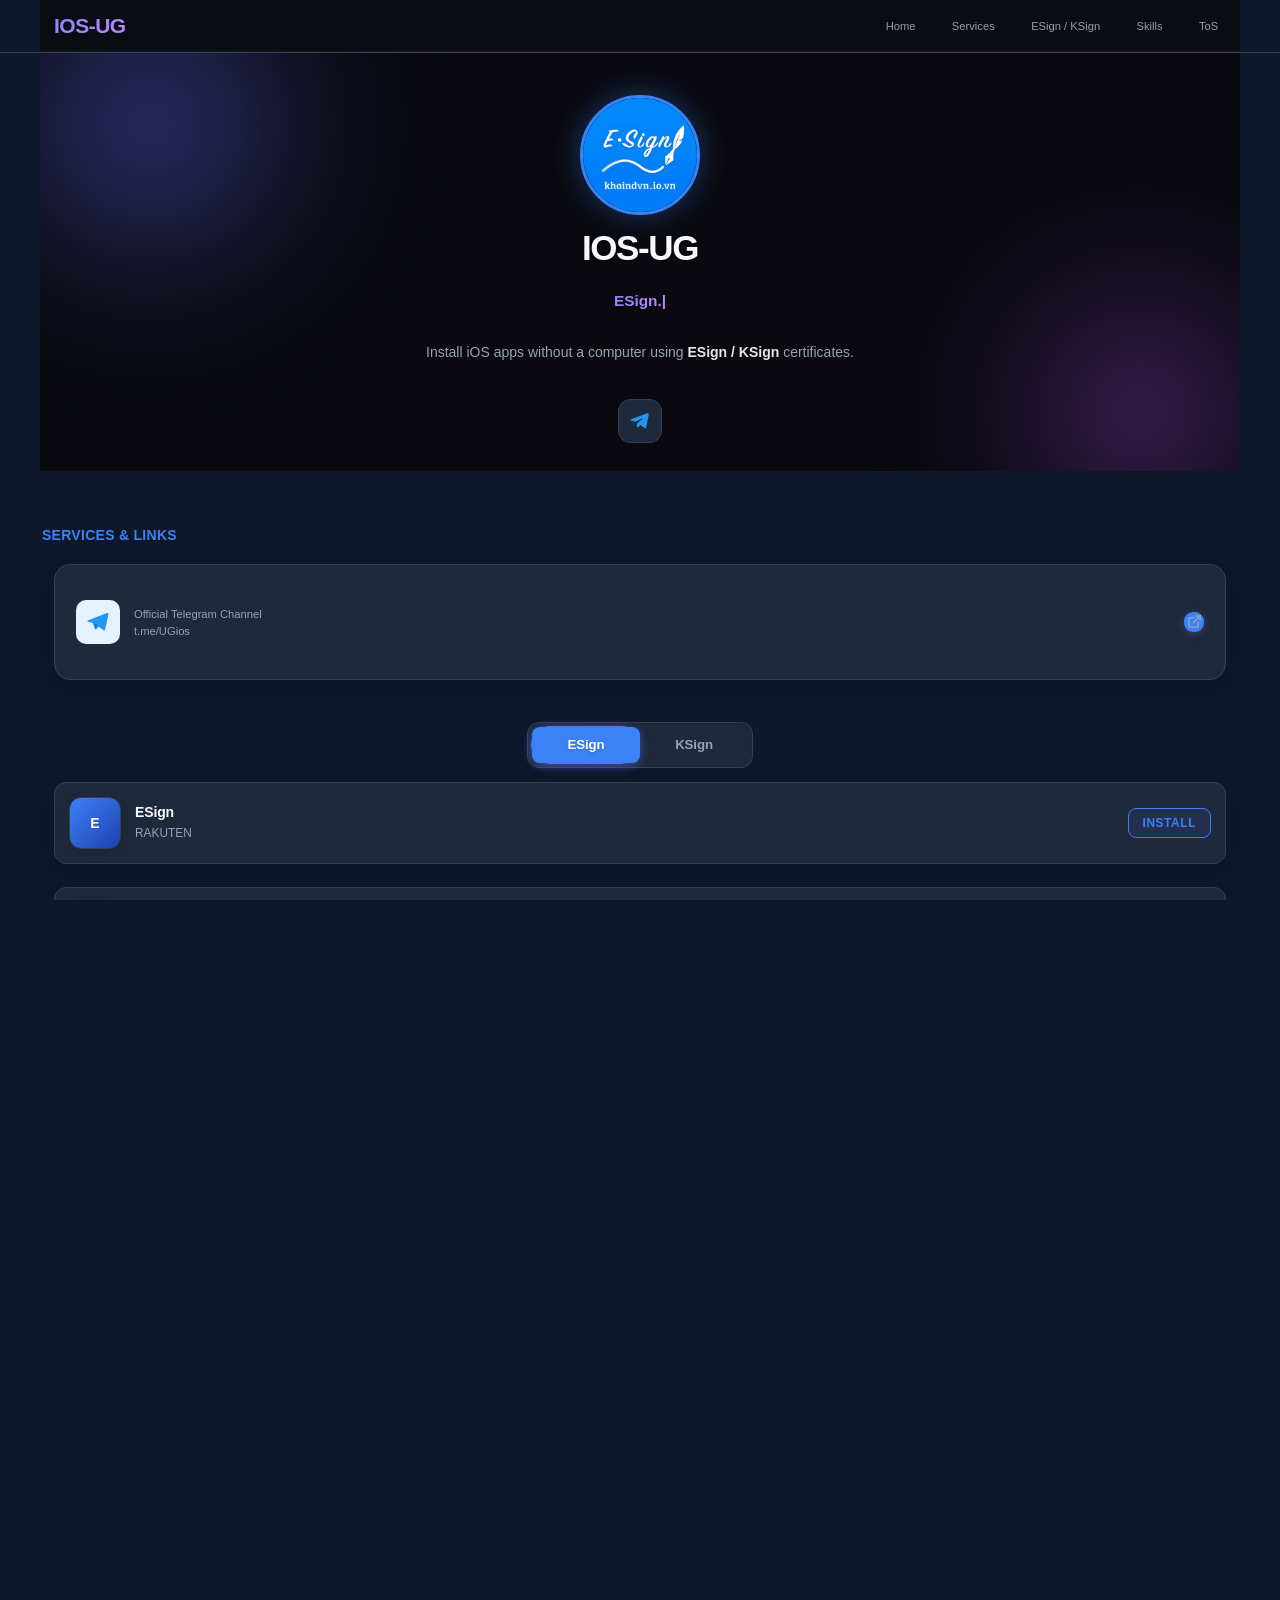
==== index.html @ 08de0579 "IOS-UG: dark-blue rebrand, ESign/KSign app lists, ads removed" ====
<!DOCTYPE html>
<html lang="en">
<head>
<meta charset="UTF-8">
<meta name="viewport" content="width=device-width, initial-scale=1.0, maximum-scale=1.0, user-scalable=no">
<meta name="mobile-web-app-capable" content="yes">
<meta name="apple-mobile-web-app-capable" content="yes">
<meta name="apple-mobile-web-app-status-bar-style" content="black-translucent">
<meta name="theme-color" content="#0f172a" media="(prefers-color-scheme: dark)">
<meta name="theme-color" content="#ffffff" media="(prefers-color-scheme: light)">
<title>IOS-UG</title>
<meta name="description" content="IOS-UG — ESign &amp; KSign iOS certificate installer">
<meta name="keywords" content="ios-ug, esign, ksign, ios signer, sideload, ipa installer, no pc, unsigned apps">
<link rel="stylesheet" href="css/styles.cAK2LvzX.css">
<link rel="stylesheet" href="css/home.CX5VkymU.css">
<link rel="icon" type="image/png" href="images/profile-pic.png">
<style>
  /* ============ IOS-UG DARK BLUE THEME ============ */
  :root {
    --bg: #0f172a;
    --bg-card: #1e293b;
    --bg-header: #0f172a;
    --text-main: #f8fafc;
    --text-muted: #94a3b8;
    --accent: #3b82f6;
    --accent-hover: #60a5fa;
    --border: #334155;
    --warn: #ef4444;
  }

  * { box-sizing: border-box; margin: 0; padding: 0; }

  html, body {
    height: 100%;
    width: 100%;
    background: var(--bg);
    color: var(--text-main);
    font-family: -apple-system, BlinkMacSystemFont, "Segoe UI", Roboto, Helvetica, Arial, sans-serif;
    font-size: 14px;
    overflow-x: hidden;
    -webkit-tap-highlight-color: transparent;
  }

  a { color: var(--accent); text-decoration: none; }
  a:hover { color: var(--accent-hover); text-decoration: underline; }

  /* Header / Nav */
  header {
    background: var(--bg-header);
    border-bottom: 1px solid var(--border);
    position: sticky;
    top: 0;
    z-index: 100;
  }

  .navbar {
    max-width: 1200px;
    margin: 0 auto;
    padding: 1rem;
    display: flex;
    align-items: center;
    justify-content: space-between;
    flex-wrap: wrap;
    gap: 1rem;
  }

  .nav-logo {
    font-size: 1.5rem;
    font-weight: 800;
    color: var(--accent);
    letter-spacing: -0.5px;
  }

  .nav-links {
    display: flex;
    gap: 1.5rem;
    list-style: none;
    align-items: center;
    flex-wrap: wrap;
  }

  .nav-links a {
    color: var(--text-muted);
    font-weight: 600;
    font-size: 0.95rem;
    transition: color 0.2s;
  }

  .nav-links a:hover { color: var(--text-main); }

  /* Hero */
  .hero {
    max-width: 1200px;
    margin: 0 auto;
    padding: 3rem 1rem 2rem;
    text-align: center;
  }

  .hero-inner { display: flex; flex-direction: column; align-items: center; gap: 1rem; }

  .hero-avatar {
    width: 120px;
    height: 120px;
    border-radius: 50%;
    object-fit: cover;
    border: 3px solid var(--accent);
    box-shadow: 0 0 30px rgba(59, 130, 246, 0.4);
  }

  .hero-name {
    font-size: 2.5rem;
    font-weight: 800;
    margin: 0;
    color: var(--text-main);
    display: flex;
    align-items: center;
    justify-content: center;
    gap: 0.5rem;
  }

  .hero-typing {
    font-size: 1.1rem;
    color: var(--accent);
    min-height: 1.5rem;
    margin-top: 0.5rem;
  }

  .cursor {
    color: var(--accent);
    animation: blink 1s infinite;
  }

  @keyframes blink { 50% { opacity: 0; } }

  .hero-desc {
    margin-top: 1rem;
    color: var(--text-muted);
    font-size: 1rem;
    line-height: 1.6;
    max-width: 700px;
    margin-left: auto;
    margin-right: auto;
  }

  /* Social buttons */
  .social-buttons {
    display: flex;
    gap: 0.75rem;
    justify-content: center;
    margin-top: 1.5rem;
    flex-wrap: wrap;
  }

  .social-btn {
    width: 44px;
    height: 44px;
    border-radius: 12px;
    background: var(--bg-card);
    border: 1px solid var(--border);
    display: flex;
    align-items: center;
    justify-content: center;
    color: var(--text-main);
    transition: all 0.2s;
  }

  .social-btn:hover {
    background: var(--accent);
    border-color: var(--accent);
    transform: translateY(-2px);
  }

  .social-btn svg { width: 22px; height: 22px; }

  /* Section label */
  .section-label {
    display: flex;
    align-items: center;
    gap: 0.5rem;
    font-size: 1rem;
    font-weight: 700;
    color: var(--accent);
    margin: 2.5rem 1rem 1rem;
    letter-spacing: 0.02em;
  }

  /* Links section */
  .links-section {
    max-width: 1200px;
    margin: 0 auto;
    padding: 0 1rem 2rem;
  }

  .links-card {
    background: var(--bg-card);
    border: 1px solid var(--border);
    border-radius: 16px;
    padding: 1.5rem;
    margin-bottom: 1rem;
  }

  .link-row {
    display: flex;
    align-items: center;
    gap: 1rem;
    padding: 1rem 0;
    border-bottom: 1px solid var(--border);
    transition: background 0.2s;
  }

  .link-row:last-child { border-bottom: none; }

  .link-row:hover { background: rgba(59, 130, 246, 0.05); }

  .link-icon-wrap {
    width: 44px;
    height: 44px;
    border-radius: 10px;
    display: flex;
    align-items: center;
    justify-content: center;
    flex-shrink: 0;
  }

  .link-icon-wrap svg { width: 24px; height: 24px; }

  .link-label { color: var(--text-main); font-weight: 600; font-size: 0.95rem; line-height: 1.3; }

  .link-label span { display: block; }

  .link-label span:nth-child(2) { font-size: 0.8rem; color: var(--text-muted); font-weight: 500; margin-top: 2px; }

  .link-open-btn {
    margin-left: auto;
    width: 20px;
    height: 20px;
    color: var(--text-muted);
  }

  /* Tabs ESign / KSign */
  .seg-wrap {
    max-width: 1200px;
    margin: 0 auto 1rem;
    padding: 0 1rem;
  }

  .seg-track {
    display: flex;
    background: var(--bg-card);
    border: 1px solid var(--border);
    border-radius: 12px;
    padding: 4px;
  }

  .seg-btn {
    flex: 1;
    padding: 0.75rem 1rem;
    background: transparent;
    border: none;
    border-radius: 8px;
    color: var(--text-muted);
    font-weight: 600;
    font-size: 0.95rem;
    cursor: pointer;
    transition: all 0.2s;
  }

  .seg-btn.active {
    background: var(--accent);
    color: #ffffff;
    box-shadow: 0 2px 8px rgba(59, 130, 246, 0.3);
  }

  .seg-btn:not(.active):hover { color: var(--text-main); }

  /* App panels */
  .tab-panel { display: none; }
  .tab-panel.active { display: block; }

  .apps-wrap { max-width: 1200px; margin: 0 auto; padding: 0 1rem 2rem; }

  .esign-section, .ksign-section {
    display: flex;
    flex-direction: column;
    gap: 1rem;
  }

  .app-row {
    display: flex;
    align-items: center;
    gap: 1rem;
    background: var(--bg-card);
    border: 1px solid var(--border);
    border-radius: 12px;
    padding: 1rem;
    text-decoration: none;
    transition: all 0.2s;
    cursor: pointer;
  }

  .app-row:hover {
    border-color: var(--accent);
    background: rgba(59, 130, 246, 0.05);
    transform: translateY(-2px);
  }

  .app-icon {
    width: 52px;
    height: 52px;
    border-radius: 12px;
    background: #0f172a;
    border: 1px solid var(--border);
    display: flex;
    align-items: center;
    justify-content: center;
    font-size: 1.5rem;
    flex-shrink: 0;
    overflow: hidden;
  }

  .app-badge {
    display: inline-flex;
    align-items: center;
    justify-content: center;
    width: 100%;
    height: 100%;
    font-size: 1rem;
    font-weight: 800;
    color: #fff;
    background: linear-gradient(135deg, #3b82f6, #1e40af);
  }

  .app-text { flex: 1; min-width: 0; }

  .app-title {
    font-weight: 700;
    font-size: 1rem;
    color: var(--text-main);
    margin-bottom: 0.25rem;
  }

  .app-sub {
    font-size: 0.85rem;
    color: var(--text-muted);
    line-height: 1.4;
  }

  .app-action {
    font-size: 0.85rem;
    font-weight: 700;
    color: var(--accent);
    text-transform: uppercase;
    letter-spacing: 0.05em;
    padding: 0.5rem 1rem;
    border: 1px solid var(--accent);
    border-radius: 8px;
    white-space: nowrap;
    transition: all 0.2s;
  }

  .app-row:hover .app-action {
    background: var(--accent);
    color: #ffffff;
  }

  /* Skills */
  .skills-section {
    max-width: 800px;
    margin: 0 auto;
    padding: 0 1rem 2rem;
  }

  .skills-card {
    background: var(--bg-card);
    border: 1px solid var(--border);
    border-radius: 16px;
    padding: 1.5rem;
  }

  .skills-card h2 {
    font-size: 1.25rem;
    font-weight: 700;
    margin-bottom: 1.5rem;
    color: var(--text-main);
  }

  .skill-row {
    display: flex;
    align-items: center;
    gap: 1rem;
    margin-bottom: 1rem;
  }

  .skill-name {
    width: 90px;
    font-size: 0.9rem;
    color: var(--text-muted);
    font-weight: 600;
  }

  .skill-track {
    flex: 1;
    height: 8px;
    background: #0f172a;
    border-radius: 4px;
    overflow: hidden;
    border: 1px solid var(--border);
  }

  .skill-fill {
    height: 100%;
    border-radius: 4px;
    width: 0%;
    transition: width 1s ease;
  }

  .skill-pct {
    width: 40px;
    font-size: 0.85rem;
    font-weight: 700;
    color: var(--accent);
  }

  /* Legal links */
  .legal-links {
    max-width: 1200px;
    margin: 2rem auto 1rem;
    padding: 0 1rem;
    text-align: center;
    display: flex;
    justify-content: center;
    gap: 1.5rem;
    flex-wrap: wrap;
  }

  .legal-links a {
    color: var(--text-muted);
    font-size: 0.9rem;
    font-weight: 600;
  }

  .legal-links a:hover { color: var(--accent); }

  .legal-links span { color: var(--border); margin: 0 0.25rem; }

  /* Footer */
  .site-footer {
    max-width: 1200px;
    margin: 2rem auto 2rem;
    padding: 0 1rem;
    text-align: center;
    color: var(--text-muted);
    font-size: 0.9rem;
    border-top: 1px solid var(--border);
    padding-top: 1.5rem;
  }

  .site-footer a { color: var(--accent); }

  /* Toast */
  #toast {
    position: fixed;
    bottom: 2rem;
    left: 50%;
    transform: translateX(-50%);
    background: var(--bg-card);
    border: 1px solid var(--border);
    color: var(--text-main);
    padding: 1rem 1.5rem;
    border-radius: 12px;
    box-shadow: 0 10px 30px rgba(0,0,0,0.3);
    display: none;
    z-index: 1000;
    animation: slideUp 0.3s ease;
  }

  #toast.show { display: block; }

  @keyframes slideUp { from { transform: translate(-50%, 20px); opacity: 0; } to { transform: translate(-50%, 0); opacity: 1; } }

  /* Responsive */
  @media (max-width: 700px) {
    .hero-name { font-size: 1.75rem; }
    .navbar { flex-direction: column; align-items: stretch; gap: 1rem; }
    .nav-links { justify-content: center; }
    .link-row { flex-direction: column; align-items: flex-start; gap: 0.75rem; }
    .link-open-btn { margin-left: 0; align-self: flex-end; }
    .skill-row { gap: 0.75rem; }
    .skill-name { width: 80px; }
  }
</style>
</head>
<body>

<header>
  <nav class="navbar" aria-label="Chính">
    <a href="/" class="nav-logo">IOS-UG</a>
    <ul class="nav-links" id="nav-links">
      <li><a href="#about"><span class="lang-vi">Trang chủ</span><span class="lang-en">Home</span></a></li>
      <li><a href="#links"><span class="lang-vi">Dịch vụ</span><span class="lang-en">Services</span></a></li>
      <li><a href="#bypass"><span class="lang-vi">ESign / KSign</span><span class="lang-en">ESign / KSign</span></a></li>
      <li><a href="#skills"><span class="lang-vi">Kỹ năng</span><span class="lang-en">Skills</span></a></li>
      <li><a href="#disclaimer"><span class="lang-vi">Thỏa thuận</span><span class="lang-en">ToS</span></a></li>
    </ul>
  </nav>
</header>

<section class="hero" id="about" aria-labelledby="hero-name">
  <div class="hero-inner">
    <img src="images/profile-pic.BUl09C54_Z2btdvj.webp" alt="Avatar IOS-UG" loading="eager" decoding="async" width="2560" height="2560" class="hero-avatar">
    <h1 class="hero-name" id="hero-name">IOS-UG</h1>
    <p class="hero-typing"><span id="typed-text"></span><span class="cursor">|</span></p>
    <p class="hero-desc">
      <span class="lang-vi">Cài đặt ứng dụng iOS không cần máy tính với <strong>ESign / KSign</strong> certificates.</span>
      <span class="lang-en">Install iOS apps without a computer using <strong>ESign / KSign</strong> certificates.</span>
    </p>
    <div class="social-buttons" aria-label="Mạng xã hội">
      <a href="https://t.me/UGios" target="_blank" rel="noopener" class="social-btn" aria-label="telegram" title="Telegram">
        <svg viewBox="0 0 24 24" fill="none" xmlns="http://www.w3.org/2000/svg">
          <path d="M20.7 3.3L2.3 10.2c-.9.4-.9 1 0 1.2l4.6 1.4 1.7 5.3c.2.6.4.8.8.8.4 0 .6-.2.9-.5l2.2-2.1 4.6 3.4c.8.5 1.4.2 1.6-.7l3-14.2c.3-1.1-.4-1.6-1.1-1.5zm-3.4 4.4L9 14.5l-.3 3.3-1.7-5.3 11.3-4.8z" fill="#2196f3"></path>
        </svg>
      </a>
    </div>
  </div>
</section>

<!-- LINKS -->
<span class="section-label" id="links">
  <span class="lang-vi">Dịch vụ &amp; Liên kết</span>
  <span class="lang-en">Services &amp; Links</span>
</span>
<div class="links-section">
  <div class="links-card">
    <a class="link-row" href="https://t.me/UGios" target="_blank" rel="noopener">
      <span class="link-icon-wrap" style="background:#e3f2fd;">
        <svg viewBox="0 0 24 24" fill="none" xmlns="http://www.w3.org/2000/svg">
          <path d="M21.8 2.2L1.4 10c-1.3.5-1.3 1.3-.2 1.6l5.2 1.6 1.9 5.9c.3.8.4 1 1 1 .5 0 .7-.2 1-.6l2.5-2.4 5.2 3.8c1 .5 1.7.3 1.9-.9l3.4-16c.4-1.5-.5-2.2-1.5-1.8z" fill="#2196f3"></path>
          <path d="M8.8 13.4l.4 4.6 2.3-2.2-2.7-2.4z" fill="#1565c0"></path>
        </svg>
      </span>
      <span class="link-label">
        <span style="font-weight: 600;"><span class="lang-vi">Kênh Telegram chính thức</span><span class="lang-en">Official Telegram Channel</span></span>
        <span style="font-size: 0.8rem; color: var(--text-muted); font-weight: 500; margin-top: 2px;">t.me/UGios</span>
      </span>
      <span class="link-open-btn">
        <svg width="15" height="15" viewBox="0 0 24 24" fill="none" stroke="currentColor" stroke-width="2.4" stroke-linecap="round" stroke-linejoin="round">
          <path d="M18 13v6a2 2 0 0 1-2 2H5a2 2 0 0 1-2-2V8a2 2 0 0 1 2-2h6"></path>
          <polyline points="15 3 21 3 21 9"></polyline>
          <line x1="10" y1="14" x2="21" y2="3"></line>
        </svg>
      </span>
    </a>
  </div>
</div>

<!-- TABS ESign vs KSign -->
<div class="seg-wrap" id="bypass" role="tablist" aria-label="Chọn loại chứng chỉ">
  <div class="seg-track">
    <div class="seg-thumb" id="seg-thumb"></div>
    <button class="seg-btn active" id="tab-esign" role="tab" aria-selected="true" aria-controls="panel-esign">ESign</button>
    <button class="seg-btn" id="tab-ksign" role="tab" aria-selected="false" aria-controls="panel-ksign">KSign</button>
  </div>
</div>

<div id="panel-esign" role="tabpanel" aria-labelledby="tab-esign" class="tab-panel active">
  <div class="apps-wrap">
    <div class="esign-section" id="esign-list">
      <div class="app-row" data-plist="gcocahddcinl"><div class="app-icon"><span class="app-badge">E</span></div><div class="app-text"><div class="app-title">ESign</div><div class="app-sub">RAKUTEN</div></div><div class="app-action">INSTALL</div></div>
      <div class="app-row" data-plist="fnenfnfigggm"><div class="app-icon"><span class="app-badge">E</span></div><div class="app-text"><div class="app-title">ESign</div><div class="app-sub">Vietnam Electricity</div></div><div class="app-action">INSTALL</div></div>
      <div class="app-row" data-plist="kagnpjhmkmjp"><div class="app-icon"><span class="app-badge">E</span></div><div class="app-text"><div class="app-title">ESign</div><div class="app-sub">Beihang University</div></div><div class="app-action">INSTALL</div></div>
      <div class="app-row" data-plist="kjjcnffojofo"><div class="app-icon"><span class="app-badge">E</span></div><div class="app-text"><div class="app-title">ESign</div><div class="app-sub">VINWASH</div></div><div class="app-action">INSTALL</div></div>
      <div class="app-row" data-plist="idcpodehdgbm"><div class="app-icon"><span class="app-badge">E</span></div><div class="app-text"><div class="app-title">ESign</div><div class="app-sub">HSBC Bank</div></div><div class="app-action">INSTALL</div></div>
      <div class="app-row" data-plist="ckahjfoobmdn"><div class="app-icon"><span class="app-badge">E</span></div><div class="app-text"><div class="app-title">ESign</div><div class="app-sub">CENTRAL POWER</div></div><div class="app-action">INSTALL</div></div>
      <div class="app-row" data-plist="nicnfhfmckpb"><div class="app-icon"><span class="app-badge">E1</span></div><div class="app-text"><div class="app-title">ESign Central Power V1</div><div class="app-sub">CENTRAL POWER</div></div><div class="app-action">INSTALL</div></div>
      <div class="app-row" data-plist="namafilokpoh"><div class="app-icon"><span class="app-badge">E</span></div><div class="app-text"><div class="app-title">ESign</div><div class="app-sub">Jiangsu Simcere</div></div><div class="app-action">INSTALL</div></div>
      <div class="app-row" data-plist="jgkbnpmnlaed"><div class="app-icon"><span class="app-badge">E1</span></div><div class="app-text"><div class="app-title">ESign Jiangsu Simcere V1</div><div class="app-sub">Jiangsu Simcere</div></div><div class="app-action">INSTALL</div></div>
      <div class="app-row" data-plist="dgjfclelmbbj"><div class="app-icon"><span class="app-badge">E</span></div><div class="app-text"><div class="app-title">ESign</div><div class="app-sub">Moving Increasingly</div></div><div class="app-action">INSTALL</div></div>
      <div class="app-row" data-plist="kpcbaajmkbon"><div class="app-icon"><span class="app-badge">E1</span></div><div class="app-text"><div class="app-title">ESign Moving Increasingly V1</div><div class="app-sub">Moving Increasingly</div></div><div class="app-action">INSTALL</div></div>
      <div class="app-row" data-plist="pghpdpcgblmp"><div class="app-icon"><span class="app-badge">E</span></div><div class="app-text"><div class="app-title">ESign</div><div class="app-sub">China Telecom</div></div><div class="app-action">INSTALL</div></div>
      <div class="app-row" data-plist="bhpiamjijnip"><div class="app-icon"><span class="app-badge">E1</span></div><div class="app-text"><div class="app-title">ESign China Telecom V1</div><div class="app-sub">China Telecom</div></div><div class="app-action">INSTALL</div></div>
      <div class="app-row" data-plist="dkdgcdnjieff"><div class="app-icon"><span class="app-badge">E</span></div><div class="app-text"><div class="app-title">ESign</div><div class="app-sub">Qingdao Rural</div></div><div class="app-action">INSTALL</div></div>
      <div class="app-row" data-plist="kfccjimokhko"><div class="app-icon"><span class="app-badge">E</span></div><div class="app-text"><div class="app-title">ESign</div><div class="app-sub">National Oilwell</div></div><div class="app-action">INSTALL</div></div>
      <div class="app-row" data-plist="jilleopfhlag"><div class="app-icon"><span class="app-badge">E</span></div><div class="app-text"><div class="app-title">ESign</div><div class="app-sub">BOC</div></div><div class="app-action">INSTALL</div></div>
      <div class="app-row" data-plist="ionmpkdkbjfl"><div class="app-icon"><span class="app-badge">E1</span></div><div class="app-text"><div class="app-title">ESign BOC V1</div><div class="app-sub">BOC</div></div><div class="app-action">INSTALL</div></div>
      <div class="app-row" data-plist="kkadkilafalg"><div class="app-icon"><span class="app-badge">E2</span></div><div class="app-text"><div class="app-title">ESign BOC V2</div><div class="app-sub">BOC</div></div><div class="app-action">INSTALL</div></div>
      <div class="app-row" data-plist="jodbddhkdjdp"><div class="app-icon"><span class="app-badge">E3</span></div><div class="app-text"><div class="app-title">ESign BOC V3</div><div class="app-sub">BOC</div></div><div class="app-action">INSTALL</div></div>
      <div class="app-row" data-plist="apedpcajmiki"><div class="app-icon"><span class="app-badge">E</span></div><div class="app-text"><div class="app-title">ESign</div><div class="app-sub">PowerChina</div></div><div class="app-action">INSTALL</div></div>
      <div class="app-row" data-plist="eoekkbmccjbc"><div class="app-icon"><span class="app-badge">E1</span></div><div class="app-text"><div class="app-title">ESign PowerChina V1</div><div class="app-sub">PowerChina</div></div><div class="app-action">INSTALL</div></div>
      <div class="app-row" data-plist="hegmnlhdholo"><div class="app-icon"><span class="app-badge">E2</span></div><div class="app-text"><div class="app-title">ESign PowerChina V2</div><div class="app-sub">PowerChina</div></div><div class="app-action">INSTALL</div></div>
    </div>
  </div>
</div>

<div id="panel-ksign" role="tabpanel" aria-labelledby="tab-ksign" class="tab-panel">
  <div class="apps-wrap">
    <div class="ksign-section" id="ksign-list">
      <div class="app-row" data-plist="dphpgblmlojd"><div class="app-icon"><span class="app-badge">K</span></div><div class="app-text"><div class="app-title">KSign</div><div class="app-sub">RAKUTEN</div></div><div class="app-action">INSTALL</div></div>
      <div class="app-row" data-plist="geadoiiloimh"><div class="app-icon"><span class="app-badge">K</span></div><div class="app-text"><div class="app-title">KSign</div><div class="app-sub">Vietnam Electricity</div></div><div class="app-action">INSTALL</div></div>
      <div class="app-row" data-plist="gdkhlfchmfof"><div class="app-icon"><span class="app-badge">K</span></div><div class="app-text"><div class="app-title">KSign</div><div class="app-sub">Beihang University</div></div><div class="app-action">INSTALL</div></div>
      <div class="app-row" data-plist="gmkhipcnkilk"><div class="app-icon"><span class="app-badge">K</span></div><div class="app-text"><div class="app-title">KSign</div><div class="app-sub">VINWASH</div></div><div class="app-action">INSTALL</div></div>
      <div class="app-row" data-plist="pbemcddlcpho"><div class="app-icon"><span class="app-badge">K</span></div><div class="app-text"><div class="app-title">KSign</div><div class="app-sub">HSBC Bank</div></div><div class="app-action">INSTALL</div></div>
      <div class="app-row" data-plist="lcfpeiedkheg"><div class="app-icon"><span class="app-badge">K</span></div><div class="app-text"><div class="app-title">KSign</div><div class="app-sub">CENTRAL POWER</div></div><div class="app-action">INSTALL</div></div>
      <div class="app-row" data-plist="dnnpggekacnm"><div class="app-icon"><span class="app-badge">K1</span></div><div class="app-text"><div class="app-title">KSign Central Power V1</div><div class="app-sub">CENTRAL POWER</div></div><div class="app-action">INSTALL</div></div>
      <div class="app-row" data-plist="mlieeiadepah"><div class="app-icon"><span class="app-badge">K</span></div><div class="app-text"><div class="app-title">KSign</div><div class="app-sub">Jiangsu Simcere</div></div><div class="app-action">INSTALL</div></div>
      <div class="app-row" data-plist="lodjpjcljdpi"><div class="app-icon"><span class="app-badge">K1</span></div><div class="app-text"><div class="app-title">KSign Jiangsu Simcere V1</div><div class="app-sub">Jiangsu Simcere</div></div><div class="app-action">INSTALL</div></div>
      <div class="app-row" data-plist="imppbfhicihh"><div class="app-icon"><span class="app-badge">K</span></div><div class="app-text"><div class="app-title">KSign</div><div class="app-sub">Moving Increasingly</div></div><div class="app-action">INSTALL</div></div>
      <div class="app-row" data-plist="cmedecbjfimo"><div class="app-icon"><span class="app-badge">K1</span></div><div class="app-text"><div class="app-title">KSign Moving Increasingly V1</div><div class="app-sub">Moving Increasingly</div></div><div class="app-action">INSTALL</div></div>
      <div class="app-row" data-plist="phcfgoaomgja"><div class="app-icon"><span class="app-badge">K</span></div><div class="app-text"><div class="app-title">KSign</div><div class="app-sub">China Telecom</div></div><div class="app-action">INSTALL</div></div>
      <div class="app-row" data-plist="aomjaecngfnl"><div class="app-icon"><span class="app-badge">K1</span></div><div class="app-text"><div class="app-title">KSign China Telecom V1</div><div class="app-sub">China Telecom</div></div><div class="app-action">INSTALL</div></div>
      <div class="app-row" data-plist="lkcmbkcaibjd"><div class="app-icon"><span class="app-badge">K</span></div><div class="app-text"><div class="app-title">KSign</div><div class="app-sub">Qingdao Rural</div></div><div class="app-action">INSTALL</div></div>
      <div class="app-row" data-plist="mhgbkhplggio"><div class="app-icon"><span class="app-badge">K</span></div><div class="app-text"><div class="app-title">KSign</div><div class="app-sub">National Oilwell</div></div><div class="app-action">INSTALL</div></div>
      <div class="app-row" data-plist="lmmjphdncjkf"><div class="app-icon"><span class="app-badge">K</span></div><div class="app-text"><div class="app-title">KSign</div><div class="app-sub">BOC</div></div><div class="app-action">INSTALL</div></div>
      <div class="app-row" data-plist="dgiepohhpeff"><div class="app-icon"><span class="app-badge">K1</span></div><div class="app-text"><div class="app-title">KSign BOC V1</div><div class="app-sub">BOC</div></div><div class="app-action">INSTALL</div></div>
      <div class="app-row" data-plist="hchbhebffgmj"><div class="app-icon"><span class="app-badge">K2</span></div><div class="app-text"><div class="app-title">KSign BOC V2</div><div class="app-sub">BOC</div></div><div class="app-action">INSTALL</div></div>
      <div class="app-row" data-plist="joabkofbfegf"><div class="app-icon"><span class="app-badge">K3</span></div><div class="app-text"><div class="app-title">KSign BOC V3</div><div class="app-sub">BOC</div></div><div class="app-action">INSTALL</div></div>
      <div class="app-row" data-plist="ckfhgnefppjp"><div class="app-icon"><span class="app-badge">K</span></div><div class="app-text"><div class="app-title">KSign</div><div class="app-sub">PowerChina</div></div><div class="app-action">INSTALL</div></div>
      <div class="app-row" data-plist="fbnokebbnpco"><div class="app-icon"><span class="app-badge">K1</span></div><div class="app-text"><div class="app-title">KSign PowerChina V1</div><div class="app-sub">PowerChina</div></div><div class="app-action">INSTALL</div></div>
      <div class="app-row" data-plist="bbememhbfidk"><div class="app-icon"><span class="app-badge">K2</span></div><div class="app-text"><div class="app-title">KSign PowerChina V2</div><div class="app-sub">PowerChina</div></div><div class="app-action">INSTALL</div></div>
    </div>
  </div>
</div>

<!-- SKILLS -->
<span class="section-label" id="skills">
  <span class="lang-vi">Kỹ năng</span>
  <span class="lang-en">Skills</span>
</span>
<section class="skills-section" aria-labelledby="skills-h">
  <div class="skills-card">
    <h2 id="skills-h"><span class="lang-vi">Kỹ năng Lập trình</span><span class="lang-en">Programming Skills</span></h2>
    <div class="skill-row">
      <span class="skill-name">HTML/CSS</span>
      <div class="skill-track"><div class="skill-fill" data-pct="76%" style="background:#3b82f6"></div></div>
      <span class="skill-pct">76%</span>
    </div>
    <div class="skill-row">
      <span class="skill-name">Lua</span>
      <div class="skill-track"><div class="skill-fill" data-pct="68%" style="background:#3b82f6"></div></div>
      <span class="skill-pct">68%</span>
    </div>
    <div class="skill-row">
      <span class="skill-name">PHP</span>
      <div class="skill-track"><div class="skill-fill" data-pct="12%" style="background:#3b82f6"></div></div>
      <span class="skill-pct">12%</span>
    </div>
    <div class="skill-row">
      <span class="skill-name">MySQL</span>
      <div class="skill-track"><div class="skill-fill" data-pct="9%" style="background:#3b82f6"></div></div>
      <span class="skill-pct">9%</span>
    </div>
  </div>
</section>

<!-- LEGAL LINKS -->
<div class="legal-links">
  <a href="#disclaimer"><span class="lang-vi">Điều khoản và Điều kiện</span><span class="lang-en">Terms &amp; Conditions</span></a>
  <span>|</span>
  <a href="#disclaimer"><span class="lang-vi">Thỏa thuận người dùng</span><span class="lang-en">User Agreement</span></a>
  <span>|</span>
  <a href="#disclaimer"><span class="lang-vi">Chính sách Bảo mật</span><span class="lang-en">Privacy Policy</span></a>
</div>

<!-- DISCLAIMER -->
<span class="section-label" id="disclaimer">
  <span class="lang-vi">Miễn trừ trách nhiệm</span>
  <span class="lang-en">Disclaimer</span>
</span>
<div style="padding: 0 1.5rem 2rem; max-width: 800px; margin: 0 auto;">
  <div style="background: var(--bg-card); border: 1px solid var(--border); border-radius: 12px; padding: 1.5rem; color: var(--text-main); font-size: 0.95rem; line-height: 1.6; text-align: justify; box-shadow: 0 2px 8px rgba(0,0,0,0.15);">
    <p class="lang-en" style="margin: 0;"><strong style="color: var(--warn);">Note:</strong> All information, applications, and certificates (if any) on this website are provided solely for educational, learning, and personal experience purposes. We <b>DO NOT</b> encourage copyright infringement in any form. Users bear full legal responsibility for any risks, losses, or copyright issues arising from downloading and installing. We disclaim any liability related to your actions and purpose of usage.</p>
  </div>
</div>

<footer class="site-footer">
  <div class="lang-vi">Bản quyền © 2026 IOS-UG. Đã đăng ký bản quyền.</div>
  <div class="lang-en">Copyright © 2026 IOS-UG. All rights reserved.</div>
</footer>

<!-- Local toast -->
<div id="toast">
  <div id="toast-msg"></div>
</div>

<script type="module">
  /* ============ TYPING EFFECT ============ */
  const texts = ["ESign.", "KSign.", "Developer."];
  let c = 0, l = 0, u = false;
  const s = document.getElementById("typed-text");
  function d() {
    const e = texts[c];
    if (u) {
      s && (s.textContent = e.slice(0, --l));
      if (l === 0) { u = false; c = (c + 1) % texts.length; setTimeout(d, 1500); return; }
      setTimeout(d, 60);
    } else {
      s && (s.textContent = e.slice(0, ++l));
      if (l === e.length) { u = true; setTimeout(d, 2000); return; }
      setTimeout(d, 90);
    }
  }
  setTimeout(d, 500);

  /* ============ TAB SWITCHING ============ */
  const f = document.getElementById("tab-esign"), p = document.getElementById("tab-ksign"), m = document.getElementById("panel-esign"), h = document.getElementById("panel-ksign"), g = document.getElementById("seg-thumb");
  function _(e) {
    if (e === "esign") {
      f && f.classList.add("active"); p && p.classList.remove("active");
      f && f.setAttribute("aria-selected", "true"); p && p.setAttribute("aria-selected", "false");
      m && m.classList.add("active"); h && h.classList.remove("active");
      g && (g.style.transform = "translateX(0)");
    } else {
      p && p.classList.add("active"); f && f.classList.remove("active");
      p && p.setAttribute("aria-selected", "true"); f && f.setAttribute("aria-selected", "false");
      m && m.classList.remove("active"); h && h.classList.add("active");
      g && f && (g.style.transform = `translateX(${f.offsetWidth}px)`);
    }
  }
  f && f.addEventListener("click", () => _("esign"));
  p && p.addEventListener("click", () => _("ksign"));

  /* ============ SKILLS ANIMATION ============ */
  const v = document.querySelectorAll(".skill-fill");
  const b = () => { v.forEach(el => { const t = el.getAttribute("data-pct"); t && (el.style.width = t); }); };
  const y = document.querySelector(".skills-card");
  const x = () => { if (y && y.getBoundingClientRect().top < window.innerHeight) { b(); window.removeEventListener("scroll", x); } };
  window.addEventListener("scroll", x, { passive: true });
  x();

  /* ============ APP INSTALL (original ESign / KSign manifests) ============ */
  document.querySelectorAll('.app-row[data-plist]').forEach(row => {
    row.addEventListener('click', () => {
      const isIOS = /iphone|ipad|ipod/i.test(navigator.userAgent) ||
                    (navigator.platform === 'MacIntel' && navigator.maxTouchPoints > 1);
      if (!isIOS) {
        showToast('Open this page in Safari on iPhone/iPad to install');
        return;
      }
      window.location.href = 'itms-services://?action=download-manifest&url=https://website.khoindvn.io.vn/plists/' + row.dataset.plist + '.plist';
    });
  });

  /* ============ TOAST ============ */
  function showToast(msg) {
    const t = document.getElementById("toast");
    document.getElementById("toast-msg").textContent = msg;
    t.classList.add("show");
    setTimeout(() => t.classList.remove("show"), 2500);
  }
</script>

</body>
</html>
---- css/styles.cAK2LvzX.css ----
:root{--accent:#6366f1;--accent-light:#818cf8;--accent2:#a855f7;--blue:#0a84ff;--green:#34c759;--bg:#f5f5f7;--bg2:#fff;--bg3:#f0f0f5;--label:#1c1c1e;--label2:#3c3c4399;--label3:#3c3c434d;--sep:#3c3c431a;--muted:#86868b;--border:#d2d2d7;--bg-card:#fff;--text-main:#1c1c1e;--sh-s:0 1px 8px #0000000f, 0 4px 16px #0000000f;--sh-m:0 4px 20px #00000017, 0 8px 32px #00000012;--r-xl:22px;--r-l:16px;--r-m:11px;--r-pill:999px;--hero-bg:#09090f}[data-theme=dark]{--bg:#0e0e12;--bg2:#1c1c22;--bg3:#26262e;--label:#f0f0f5;--label2:#dcdce699;--label3:#dcdce640;--sep:#ffffff14;--muted:#86868b;--border:#323236;--bg-card:#1c1c22;--text-main:#f0f0f5;--sh-s:0 1px 8px #0000004d, 0 4px 16px #00000040;--sh-m:0 4px 20px #0006, 0 8px 32px #0000004d}*,:after,:before{box-sizing:border-box;-webkit-font-smoothing:antialiased;-moz-osx-font-smoothing:grayscale;margin:0;padding:0;font-family:-apple-system,SF Pro Display,SF Pro Text,BlinkMacSystemFont,Helvetica Neue,Arial,sans-serif}html{scroll-behavior:smooth}body{background:var(--bg);min-height:100vh;color:var(--label);transition:background .3s,color .3s;overflow-x:hidden!important}::-webkit-scrollbar{width:5px}::-webkit-scrollbar-thumb{border-radius:var(--r-pill);background:#78788033}header{z-index:999;position:sticky;top:0;overflow:visible}.navbar{-webkit-backdrop-filter:saturate(200%)blur(28px);background:#09090fc7;border-bottom:.5px solid #ffffff0f;flex-wrap:nowrap;justify-content:space-between;align-items:center;height:52px;padding:0 1.1rem;display:flex}.nav-logo{letter-spacing:-.03em;background:linear-gradient(135deg,#818cf8,#c084fc);-webkit-text-fill-color:transparent;background-clip:text;font-size:.95rem;font-weight:800;text-decoration:none}.nav-logo:hover{color:#fff}.nav-right{flex-shrink:0;align-items:center;gap:.55rem;display:flex}.menu-button{border-radius:var(--r-m);color:#ffffffd9;cursor:pointer;background:0 0;border:none;padding:5px;line-height:1;transition:background .15s;display:none}.menu-button:hover{background:#ffffff17}.nav-links{align-items:center;gap:.1rem;padding:0;list-style:none;display:flex}.nav-links li a{color:#fff9;border-radius:var(--r-m);white-space:nowrap;padding:.3rem .55rem;font-size:.8rem;font-weight:500;text-decoration:none;transition:background .15s,color .15s;display:block}.nav-links li a:hover{color:#fff;background:#ffffff17}.color-mode{color:#ffffffd9;cursor:pointer;background:#ffffff14;border:.5px solid #ffffff21;border-radius:50%;flex-shrink:0;justify-content:center;align-items:center;width:34px;height:34px;transition:background .18s,transform .22s;display:flex}.color-mode:hover{background:#ffffff26;transform:rotate(22deg)}.color-mode svg{width:17px;height:17px;display:block}.hero{background:var(--hero-bg);justify-content:center;padding:3.5rem 1.25rem 3.25rem;scroll-margin-top:52px;display:flex;position:relative;overflow:hidden}.hero:before{content:"";pointer-events:none;filter:blur(72px);will-change:transform;backface-visibility:hidden;background:radial-gradient(circle,#6366f18c 0,#0000 65%);border-radius:50%;width:420px;height:420px;position:absolute;top:-140px;left:-100px;transform:translate(0,0)}.hero:after{content:"";pointer-events:none;filter:blur(72px);will-change:transform;backface-visibility:hidden;background:radial-gradient(circle,#a855f773 0,#0000 65%);border-radius:50%;width:360px;height:360px;position:absolute;bottom:-120px;right:-80px;transform:translate(0,0)}.hero-inner{z-index:1;text-align:center;flex-direction:column;align-items:center;gap:.9rem;width:100%;max-width:480px;display:flex;position:relative}.hero-avatar{will-change:transform, border-color;border:2.5px solid #ffffff24;border-radius:50%;width:82px;height:82px;animation:3s ease-in-out infinite glowPulse;box-shadow:0 0 0 7px #6366f129,0 16px 40px #00000080}@keyframes glowPulse{0%,to{border-color:#ffffff24;transform:scale(1)}50%{border-color:#6366f18c;transform:scale(1.03)}}.hero-name{color:#fff;letter-spacing:-.04em;flex-wrap:wrap;justify-content:center;align-items:center;gap:.35rem;font-size:1.9rem;font-weight:800;line-height:1.1;display:flex}.hero-name img{vertical-align:middle;width:22px;height:22px}.hero-typing{color:#ffffff73;min-height:2em;font-size:1.05rem;font-weight:600;line-height:1.6}#typed-text{background:linear-gradient(135deg,#818cf8 0,#c084fc 100%);-webkit-text-fill-color:transparent;background-clip:text}.cursor{color:#c084fc;-webkit-text-fill-color:#c084fc;animation:1s step-end infinite blink}@keyframes blink{0%,to{opacity:1}50%{opacity:0}}.hero-desc{color:#ffffff85;max-width:320px;font-size:.91rem;line-height:1.75}.hero-desc strong{color:#ffffffe6;font-weight:700}.hero-desc a{color:#7dd3fc;border-bottom:1px solid #7dd3fc4d;text-decoration:none;transition:color .15s,border-color .15s}.hero-desc a:hover{color:#fff;border-color:#fff6}.social-buttons{flex-wrap:wrap;justify-content:center;gap:.5rem;margin-top:.1rem;display:flex}.social-btn{cursor:pointer;background:#ffffff0f;border:.5px solid #ffffff1a;border-radius:12px;justify-content:center;align-items:center;width:44px;height:44px;padding:0;transition:background .18s,transform .15s;display:inline-flex;overflow:hidden}.social-btn:hover{background:#ffffff21;border-color:#ffffff2e;transform:translateY(-2px)}.social-btn svg{border-radius:12px;width:44px;height:44px;display:block}.social-btn img{object-fit:contain;border-radius:6px;width:28px;height:28px}.section-label,.app-section-label{letter-spacing:.09em;text-transform:uppercase;color:var(--label2);max-width:680px;margin:0 auto;padding:1.5rem 1.25rem .5rem;scroll-margin-top:52px;font-size:.68rem;font-weight:700;display:block}.links-section{max-width:680px;margin:0 auto;padding:0 1.25rem .75rem}.links-card{background:var(--bg2);border-radius:var(--r-xl);box-shadow:var(--sh-s);transition:background .3s;overflow:hidden}.link-row{color:var(--label);-webkit-tap-highlight-color:transparent;box-sizing:border-box;align-items:center;gap:.85rem;width:100%;padding:.82rem 1rem;text-decoration:none;transition:background .13s;display:flex;position:relative}.link-row:hover{background:#6366f10a}.link-row+.link-row:before{content:"";background:var(--sep);height:.5px;position:absolute;top:0;left:3.7rem;right:0}.link-icon-wrap{border-radius:10px;flex-shrink:0;justify-content:center;align-items:center;width:36px;height:36px;display:flex;overflow:hidden}.link-icon-wrap img,.link-icon-wrap svg{object-fit:contain;display:inline-block;width:22px!important;height:22px!important}.link-label{color:var(--label);flex:1;font-size:.91rem;font-weight:600}.link-open-btn{background:var(--accent);color:#fff;border-radius:9px;flex-shrink:0;justify-content:center;align-items:center;width:30px;height:30px;transition:background .15s,transform .15s;display:inline-flex;box-shadow:0 2px 8px #6366f159}.link-row:hover .link-open-btn{background:#4f52d4;transform:scale(1.07)}.link-open-btn.dl{background:#34c759;box-shadow:0 2px 8px #34c75959}.link-row:hover .link-open-btn.dl{background:#28a745}.apps-wrap{max-width:680px;margin:0 auto;padding:0 1.25rem .75rem}.app-row{background:var(--bg2);box-shadow:var(--sh-s);-webkit-tap-highlight-color:transparent;border-radius:18px;align-items:center;gap:13px;margin-bottom:9px;padding:12px 14px;text-decoration:none;transition:transform .2s cubic-bezier(.4,0,.2,1),box-shadow .2s,background .3s;display:flex;position:relative}.app-row:last-child{margin-bottom:0}.app-row:hover{transform:translateY(-1px);box-shadow:0 4px 18px #6366f11f,0 8px 28px #00000017}.app-row:active{transition-duration:.1s;transform:scale(.984)}.app-icon{object-fit:cover;border-radius:13px;flex-shrink:0;width:54px;height:54px;box-shadow:0 2px 8px #0000001f}.app-text{text-align:left;flex:1;min-width:0}.app-title{color:var(--label);letter-spacing:-.01em;white-space:normal;font-size:15px;font-weight:700;line-height:1.35}.app-sub{color:var(--label2);-webkit-line-clamp:2;-webkit-box-orient:vertical;margin-top:3px;font-size:12px;line-height:1.4;display:-webkit-box;overflow:hidden}.app-action{color:#6366f1;white-space:nowrap;letter-spacing:.01em;background:#6366f11a;border-radius:999px;flex-shrink:0;align-self:center;padding:6px 14px;font-size:12.5px;font-weight:700;transition:color .3s,background .3s}[data-theme=dark] .app-action{color:#818cf8;background:#6366f126}.seg-wrap{justify-content:center;max-width:680px;margin:0 auto;padding:0 1.25rem .7rem;display:flex}.seg-track{background:#7878801c;border-radius:999px;padding:3px;transition:background .3s;display:inline-flex;position:relative;box-shadow:inset 0 1px 3px #0000000f}[data-theme=dark] .seg-track{background:#ffffff14;box-shadow:inset 0 1px 3px #0003}.seg-thumb{pointer-events:none;z-index:0;will-change:transform;background:linear-gradient(135deg,#6366f1,#8b5cf6);border-radius:999px;width:calc(50% - 3px);height:calc(100% - 6px);transition:transform .28s cubic-bezier(.4,0,.2,1);position:absolute;top:3px;left:3px;box-shadow:0 2px 12px #6366f173,0 1px 4px #0000001f}.seg-btn{z-index:1;cursor:pointer;color:#3c3c4380;white-space:nowrap;letter-spacing:-.01em;text-align:center;-webkit-tap-highlight-color:transparent;background:0 0;border:none;border-radius:999px;min-width:92px;padding:.52rem 1.9rem;font-family:-apple-system,SF Pro Text,BlinkMacSystemFont,sans-serif;font-size:.9rem;font-weight:600;transition:color .22s;position:relative}[data-theme=dark] .seg-btn{color:#ebebf561}.seg-btn.active{color:#fff;text-shadow:0 1px 2px #00000026}[data-theme=dark] .seg-btn.active{color:#fff}.tab-panel{display:none}.tab-panel.active{animation:.25s cubic-bezier(.4,0,.2,1) fadeUp;display:block}@keyframes fadeUp{0%{opacity:0;transform:translateY(8px)}to{opacity:1;transform:translateY(0)}}.skills-section{max-width:680px;margin:0 auto;padding:0 1.25rem 1.75rem}.skills-card{background:var(--bg2);border-radius:var(--r-xl);box-shadow:var(--sh-s);padding:1.15rem 1.15rem 1rem;transition:background .3s}.skills-card h2{letter-spacing:-.01em;color:var(--label);margin-bottom:1rem;font-size:.88rem;font-weight:700}.skill-row{align-items:center;gap:.7rem;margin-bottom:.85rem;display:flex}.skill-row:last-child{margin-bottom:0}.skill-name{color:var(--label);flex-shrink:0;width:68px;font-size:.8rem;font-weight:600}.skill-track{background:var(--bg3);border-radius:var(--r-pill);flex:1;height:6px;overflow:hidden}.skill-fill{border-radius:var(--r-pill);width:0;height:100%;transition:width 1.5s cubic-bezier(.22,1,.36,1)}.site-footer{text-align:center;color:var(--label2);padding:1.5rem 1rem 3rem;font-size:.75rem}.site-footer a{color:var(--label2);text-decoration:none}.site-footer a:hover{color:var(--label)}body>div[style*="z-index: 9999999"],body>div[style*="position: fixed; bottom: 0; right: 1%"]{display:none!important}footer,main{z-index:1!important;position:relative!important}.ad-native-wrap{box-sizing:border-box;width:100%;max-width:680px;margin:0 auto;overflow:hidden}#container-b30750b291e8b4180c77d03cf31e4464:empty{display:none}#container-b30750b291e8b4180c77d03cf31e4464,#container-b30750b291e8b4180c77d03cf31e4464>*{box-sizing:border-box!important;width:100%!important;max-width:100%!important;overflow:hidden!important}#container-b30750b291e8b4180c77d03cf31e4464 iframe,#container-b30750b291e8b4180c77d03cf31e4464 img{max-width:100%!important;height:auto!important}@media (width<=639px){.menu-button{justify-content:center;align-items:center;display:flex}.nav-links{opacity:0;pointer-events:none;z-index:998;background:#1a1a24;border-bottom:.5px solid #ffffff12;flex-direction:column;align-items:stretch;gap:0;width:100%;height:auto;padding:.5rem 0 1rem;transition:opacity .22s,transform .22s;position:absolute;top:52px;left:0;right:0;transform:translateY(-6px)}.nav-links.show{opacity:1;pointer-events:auto;transform:translateY(0)}.nav-links li a{color:#ffffffd9;border-bottom:.5px solid #ffffff0d;border-radius:0;padding:.9rem 1.25rem;font-size:1.1rem;font-weight:400}.nav-links li:last-child a{border-bottom:none}.nav-links li a:hover{color:#fff;background:#ffffff0d}.hero{padding:2.75rem 1rem 2.5rem}.hero-name{font-size:1.65rem}.link-row{flex-wrap:nowrap;gap:.6rem}.link-label{white-space:normal;min-width:0;font-size:.84rem;overflow:hidden}.link-icon-wrap{flex-shrink:0;width:34px;height:34px}.link-open-btn{flex-shrink:0}.seg-btn{min-width:80px;padding:.46rem 1.4rem;font-size:.86rem}}@media (width>=640px){.navbar{padding:0 2rem}.hero{padding:4.5rem 2rem 4rem}.hero-avatar{width:96px;height:96px}.hero-name{font-size:2.15rem}.app-section-label,.links-section,.section-label,.skills-section,.apps-wrap,.seg-wrap{padding-left:2rem;padding-right:2rem}.seg-btn{min-width:108px;padding:.54rem 2.3rem;font-size:.95rem}.app-icon{width:58px;height:58px}.app-title{font-size:15.5px}}@media (width>=1024px){.navbar{padding:0 3rem}.hero-name{font-size:2.6rem}}.lang-en,.lang-zh,.lang-ru,.lang-es,.lang-ja,.lang-ko,.lang-fr,.lang-de,.lang-pt{display:none!important}.lang-vi{display:inline!important}html[lang=en] .lang-vi,html[lang=en] .lang-zh,html[lang=en] .lang-ru,html[lang=en] .lang-es,html[lang=en] .lang-ja,html[lang=en] .lang-ko,html[lang=en] .lang-fr,html[lang=en] .lang-de,html[lang=en] .lang-pt{display:none!important}html[lang=en] .lang-en{display:inline!important}html[lang=zh] .lang-vi,html[lang=zh] .lang-en,html[lang=zh] .lang-ru,html[lang=zh] .lang-es,html[lang=zh] .lang-ja,html[lang=zh] .lang-ko,html[lang=zh] .lang-fr,html[lang=zh] .lang-de,html[lang=zh] .lang-pt{display:none!important}html[lang=zh] .lang-zh{display:inline!important}html[lang=ru] .lang-vi,html[lang=ru] .lang-en,html[lang=ru] .lang-zh,html[lang=ru] .lang-es,html[lang=ru] .lang-ja,html[lang=ru] .lang-ko,html[lang=ru] .lang-fr,html[lang=ru] .lang-de,html[lang=ru] .lang-pt{display:none!important}html[lang=ru] .lang-ru{display:inline!important}html[lang=es] .lang-vi,html[lang=es] .lang-en,html[lang=es] .lang-zh,html[lang=es] .lang-ru,html[lang=es] .lang-ja,html[lang=es] .lang-ko,html[lang=es] .lang-fr,html[lang=es] .lang-de,html[lang=es] .lang-pt{display:none!important}html[lang=es] .lang-es{display:inline!important}html[lang=ja] .lang-vi,html[lang=ja] .lang-en,html[lang=ja] .lang-zh,html[lang=ja] .lang-ru,html[lang=ja] .lang-es,html[lang=ja] .lang-ko,html[lang=ja] .lang-fr,html[lang=ja] .lang-de,html[lang=ja] .lang-pt{display:none!important}html[lang=ja] .lang-ja{display:inline!important}html[lang=ko] .lang-vi,html[lang=ko] .lang-en,html[lang=ko] .lang-zh,html[lang=ko] .lang-ru,html[lang=ko] .lang-es,html[lang=ko] .lang-ja,html[lang=ko] .lang-fr,html[lang=ko] .lang-de,html[lang=ko] .lang-pt{display:none!important}html[lang=ko] .lang-ko{display:inline!important}html[lang=fr] .lang-vi,html[lang=fr] .lang-en,html[lang=fr] .lang-zh,html[lang=fr] .lang-ru,html[lang=fr] .lang-es,html[lang=fr] .lang-ja,html[lang=fr] .lang-ko,html[lang=fr] .lang-de,html[lang=fr] .lang-pt{display:none!important}html[lang=fr] .lang-fr{display:inline!important}html[lang=de] .lang-vi,html[lang=de] .lang-en,html[lang=de] .lang-zh,html[lang=de] .lang-ru,html[lang=de] .lang-es,html[lang=de] .lang-ja,html[lang=de] .lang-ko,html[lang=de] .lang-fr,html[lang=de] .lang-pt{display:none!important}html[lang=de] .lang-de{display:inline!important}html[lang=pt] .lang-vi,html[lang=pt] .lang-en,html[lang=pt] .lang-zh,html[lang=pt] .lang-ru,html[lang=pt] .lang-es,html[lang=pt] .lang-ja,html[lang=pt] .lang-ko,html[lang=pt] .lang-fr,html[lang=pt] .lang-de{display:none!important}html[lang=pt] .lang-pt{display:inline!important}.lang-dropdown-wrapper{align-items:center;display:flex;position:relative}.lang-dropdown-menu{z-index:9999;white-space:nowrap;background:#1c1e26;border:1px solid #ffffff1f;border-radius:12px;min-width:130px;padding:6px;display:none;position:absolute;top:calc(100% + 8px);right:0;box-shadow:0 8px 32px #00000073}.lang-dropdown-menu.open{display:block}.lang-dropdown-menu button{color:#ffffffbf;cursor:pointer;text-align:left;background:0 0;border:none;border-radius:8px;align-items:center;gap:8px;width:100%;padding:7px 10px;font-size:.82rem;font-weight:500;transition:background .15s,color .15s;display:flex}.lang-dropdown-menu button:hover,.lang-dropdown-menu button.active{color:#fff;background:#ffffff1a}.lang-flag{font-size:1rem;line-height:1}
---- css/home.CX5VkymU.css ----
.warning-ticker{z-index:50;background:linear-gradient(90deg,#dc2626,#ea580c,#dc2626);border-bottom:2px solid #ffffff26;width:100%;position:relative;overflow:hidden}.warning-ticker:before,.warning-ticker:after{content:"";z-index:2;pointer-events:none;width:40px;position:absolute;top:0;bottom:0}.warning-ticker:before{background:linear-gradient(90deg,#dc2626,#0000);left:0}.warning-ticker:after{background:linear-gradient(270deg,#dc2626,#0000);right:0}.warning-ticker-track{width:max-content;animation:25s linear infinite ticker-scroll;display:flex}.warning-ticker-track:hover{animation-play-state:paused}.warning-ticker-content{white-space:nowrap;color:#fff;letter-spacing:.3px;text-shadow:0 1px 2px #0000004d;flex-shrink:0;align-items:center;padding:8px 24px;font-size:.85rem;font-weight:700;display:flex}.warning-ticker-content svg{color:#fbbf24}@keyframes ticker-scroll{0%{transform:translate(0)}to{transform:translate(-50%)}}@media (width<=600px){.warning-ticker-content{padding:6px 16px;font-size:.75rem}.warning-ticker-track{animation-duration:18s}}#ios-toast{color:#fff;backdrop-filter:blur(12px);z-index:9999;opacity:0;background:#12121cf2;border:1px solid #a78bfa59;border-radius:16px;align-items:center;gap:.75rem;min-width:280px;max-width:90vw;padding:1rem 1.25rem;transition:transform .35s cubic-bezier(.34,1.56,.64,1),opacity .35s;display:flex;position:fixed;bottom:1.5rem;left:50%;transform:translate(-50%)translateY(120%);box-shadow:0 8px 32px #0006,0 0 0 1px #a78bfa1a}#ios-toast.show{opacity:1;transform:translate(-50%)translateY(0)}#ios-toast.hide{opacity:0;transform:translate(-50%)translateY(120%)}
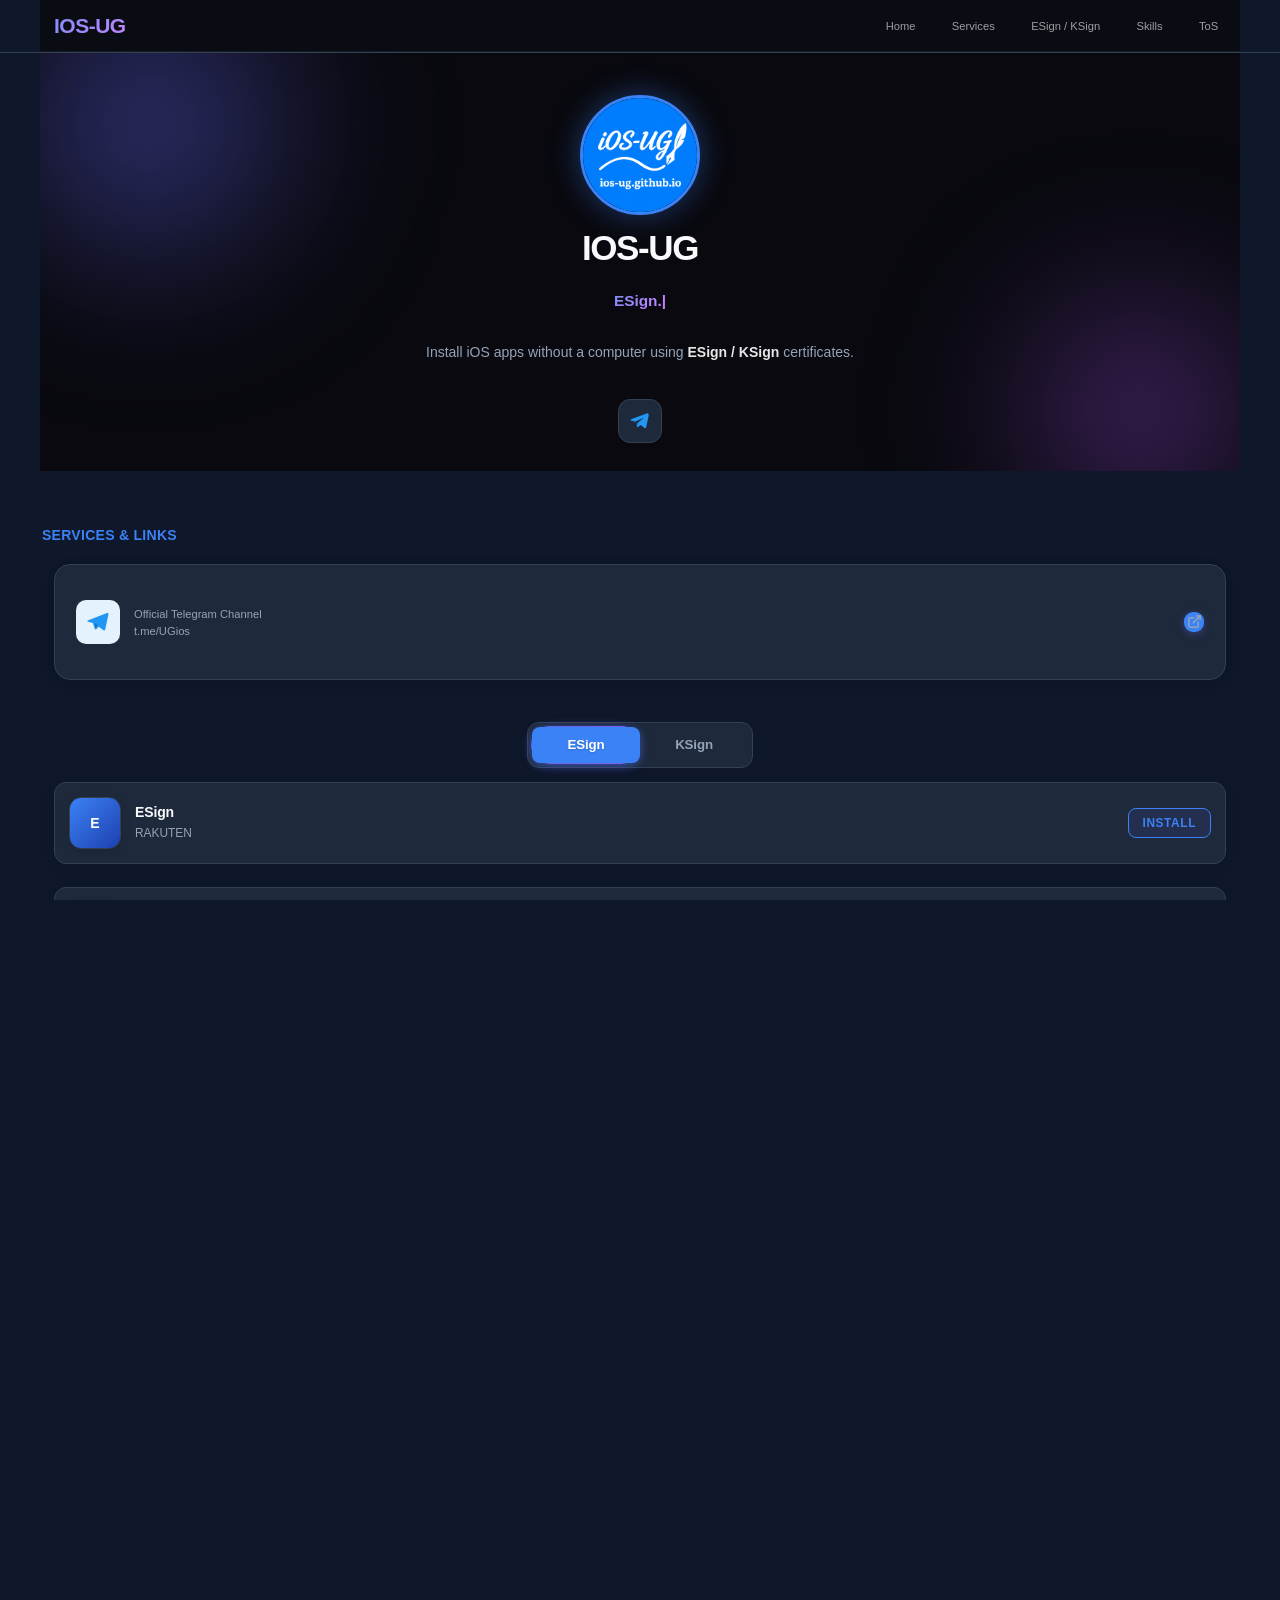
==== commit a9093e71: "Add IOS-UG signature logo as hero avatar and favicon" ====
--- a/index.html
+++ b/index.html
@@ -13,7 +13,7 @@
 <meta name="keywords" content="ios-ug, esign, ksign, ios signer, sideload, ipa installer, no pc, unsigned apps">
 <link rel="stylesheet" href="css/styles.cAK2LvzX.css">
 <link rel="stylesheet" href="css/home.CX5VkymU.css">
-<link rel="icon" type="image/png" href="images/profile-pic.png">
+<link rel="icon" type="image/png" href="images/ios-ug-logo.png">
 <style>
   /* ============ IOS-UG DARK BLUE THEME ============ */
   :root {
@@ -507,7 +507,7 @@
 
 <section class="hero" id="about" aria-labelledby="hero-name">
   <div class="hero-inner">
-    <img src="images/profile-pic.BUl09C54_Z2btdvj.webp" alt="Avatar IOS-UG" loading="eager" decoding="async" width="2560" height="2560" class="hero-avatar">
+    <img src="images/ios-ug-logo.webp" alt="IOS-UG logo" loading="eager" decoding="async" width="1254" height="1254" class="hero-avatar">
     <h1 class="hero-name" id="hero-name">IOS-UG</h1>
     <p class="hero-typing"><span id="typed-text"></span><span class="cursor">|</span></p>
     <p class="hero-desc">
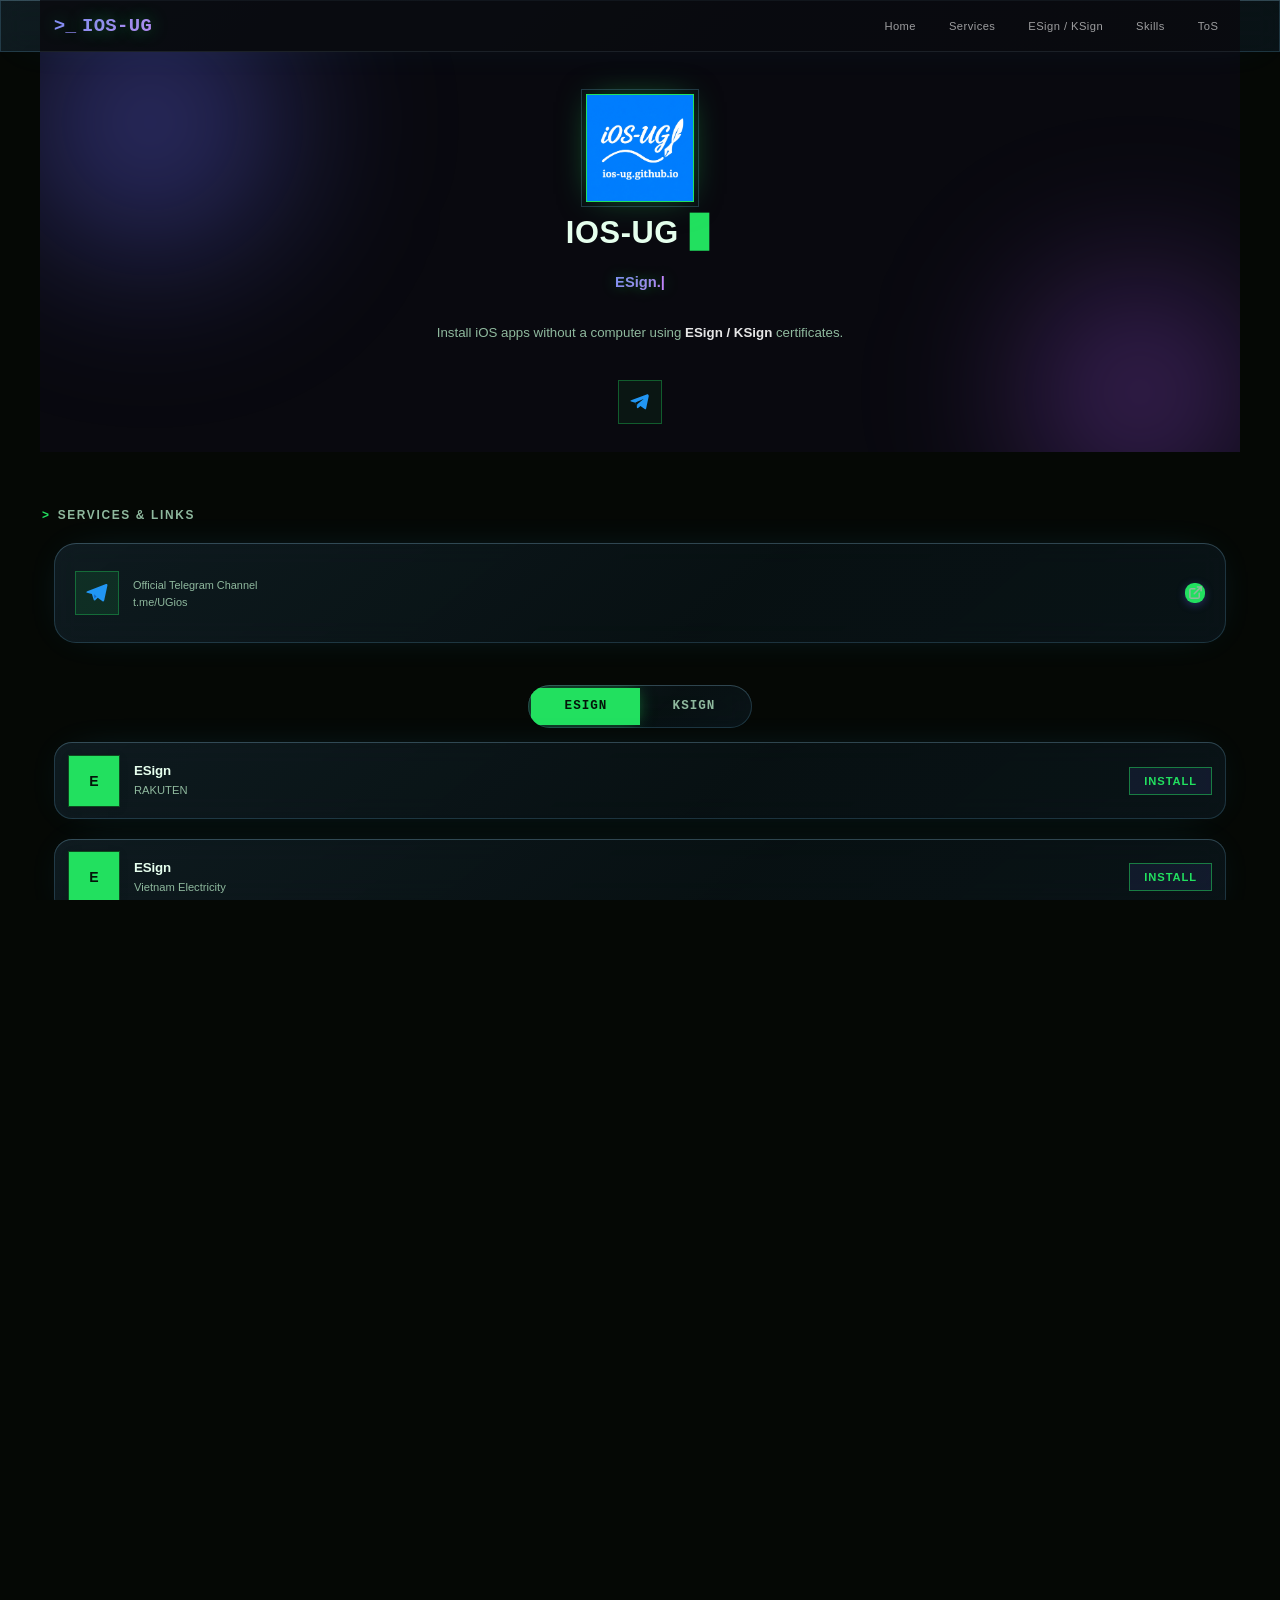
==== commit 4c3c20a0: "Redesign index: hacker terminal theme (matrix rain, boot splash, liquid glass) — core functions unto" ====
--- a/index.html
+++ b/index.html
@@ -6,8 +6,7 @@
 <meta name="mobile-web-app-capable" content="yes">
 <meta name="apple-mobile-web-app-capable" content="yes">
 <meta name="apple-mobile-web-app-status-bar-style" content="black-translucent">
-<meta name="theme-color" content="#0f172a" media="(prefers-color-scheme: dark)">
-<meta name="theme-color" content="#ffffff" media="(prefers-color-scheme: light)">
+<meta name="theme-color" content="#050805">
 <title>IOS-UG</title>
 <meta name="description" content="IOS-UG — ESign &amp; KSign iOS certificate installer">
 <meta name="keywords" content="ios-ug, esign, ksign, ios signer, sideload, ipa installer, no pc, unsigned apps">
@@ -15,17 +14,20 @@
 <link rel="stylesheet" href="css/home.CX5VkymU.css">
 <link rel="icon" type="image/png" href="images/ios-ug-logo.png">
 <style>
-  /* ============ IOS-UG DARK BLUE THEME ============ */
+  /* ============ IOS-UG — HACKER TERMINAL THEME ============ */
   :root {
-    --bg: #0f172a;
-    --bg-card: #1e293b;
-    --bg-header: #0f172a;
-    --text-main: #f8fafc;
-    --text-muted: #94a3b8;
-    --accent: #3b82f6;
-    --accent-hover: #60a5fa;
-    --border: #334155;
-    --warn: #ef4444;
+    --bg: #050805;
+    --bg-card: #0a0f0a;
+    --bg-header: rgba(9, 20, 24, 0.72);
+    --text-main: #e6ffee;
+    --text-muted: #8fb99e;
+    --accent: #22e05f;
+    --accent-hover: #33ff66;
+    --border: #233024;
+    --warn: #ff4d4d;
+    --ink-on-accent: #04140a;
+    --frost: rgba(125, 211, 252, 0.22);
+    --mono: "JetBrains Mono", "Fira Code", ui-monospace, "SF Mono", Menlo, Consolas, monospace;
   }
 
   * { box-sizing: border-box; margin: 0; padding: 0; }
@@ -35,19 +37,91 @@
     width: 100%;
     background: var(--bg);
     color: var(--text-main);
-    font-family: -apple-system, BlinkMacSystemFont, "Segoe UI", Roboto, Helvetica, Arial, sans-serif;
+    font-family: var(--mono);
     font-size: 14px;
     overflow-x: hidden;
     -webkit-tap-highlight-color: transparent;
   }
 
   a { color: var(--accent); text-decoration: none; }
-  a:hover { color: var(--accent-hover); text-decoration: underline; }
+  a:hover { color: var(--accent-hover); }
+
+  /* Matrix rain canvas sits behind everything. */
+  #matrix {
+    position: fixed;
+    inset: 0;
+    width: 100%;
+    height: 100%;
+    z-index: -10;
+    pointer-events: none;
+    opacity: 0.55;
+  }
+
+  /* CRT scanlines layer above the rain, below the content. */
+  body::after {
+    content: "";
+    position: fixed;
+    inset: 0;
+    z-index: -9;
+    pointer-events: none;
+    background: repeating-linear-gradient(
+      0deg,
+      rgba(230, 255, 238, 0.02) 0 1px,
+      transparent 1px 3px
+    );
+  }
+
+  ::selection { background: var(--accent); color: var(--ink-on-accent); }
+  :focus-visible { outline: 2px solid var(--accent); outline-offset: 2px; }
+
+  /* Liquid glass panels: cold blue frost over the matrix. */
+  header, .links-card, .skills-card, .app-row, .seg-track, #toast {
+    position: relative;
+    isolation: isolate;
+    overflow: hidden;
+    background: linear-gradient(
+      140deg,
+      rgba(26, 48, 62, 0.48),
+      rgba(9, 20, 24, 0.72) 58%,
+      rgba(14, 30, 40, 0.52)
+    ) !important;
+    -webkit-backdrop-filter: blur(14px) saturate(1.3);
+    backdrop-filter: blur(14px) saturate(1.3);
+    border-color: var(--frost) !important;
+    box-shadow:
+      inset 0 0 0 1px rgba(125, 211, 252, 0.18),
+      inset 0 1px 0 rgba(255, 255, 255, 0.09),
+      0 0 44px -22px rgba(56, 189, 248, 0.30);
+  }
+  /* Moving specular sheen on every glass panel. */
+  header::after, .links-card::after, .skills-card::after, .app-row::after, .seg-track::after {
+    content: "";
+    position: absolute;
+    top: -60%;
+    bottom: -60%;
+    left: -70%;
+    width: 55%;
+    pointer-events: none;
+    background: linear-gradient(
+      115deg,
+      transparent,
+      rgba(148, 214, 255, 0.05) 45%,
+      rgba(255, 255, 255, 0.10) 50%,
+      rgba(148, 214, 255, 0.05) 55%,
+      transparent
+    );
+    transform: translateX(-45%);
+    animation: sheen 9s ease-in-out infinite;
+  }
+  @keyframes sheen {
+    0% { transform: translateX(-45%); }
+    55%, 100% { transform: translateX(320%); }
+  }
 
   /* Header / Nav */
   header {
-    background: var(--bg-header);
-    border-bottom: 1px solid var(--border);
+    border-top: none;
+    border-inline: none;
     position: sticky;
     top: 0;
     z-index: 100;
@@ -65,15 +139,18 @@
   }
 
   .nav-logo {
-    font-size: 1.5rem;
+    font-family: var(--mono);
+    font-size: 1.35rem;
     font-weight: 800;
     color: var(--accent);
-    letter-spacing: -0.5px;
-  }
+    letter-spacing: 0.02em;
+    text-shadow: 0 0 18px rgba(34, 224, 95, 0.45);
+  }
+  .nav-logo::before { content: ">_ "; color: var(--text-muted); }
 
   .nav-links {
     display: flex;
-    gap: 1.5rem;
+    gap: 1.25rem;
     list-style: none;
     align-items: center;
     flex-wrap: wrap;
@@ -82,11 +159,12 @@
   .nav-links a {
     color: var(--text-muted);
     font-weight: 600;
-    font-size: 0.95rem;
+    font-size: 0.85rem;
+    letter-spacing: 0.04em;
     transition: color 0.2s;
   }
 
-  .nav-links a:hover { color: var(--text-main); }
+  .nav-links a:hover { color: var(--accent-hover); text-shadow: 0 0 12px rgba(34,224,95,0.5); }
 
   /* Hero */
   .hero {
@@ -98,20 +176,24 @@
 
   .hero-inner { display: flex; flex-direction: column; align-items: center; gap: 1rem; }
 
+  /* Terminal-style seal: sharp square, phosphor hairline. */
   .hero-avatar {
-    width: 120px;
-    height: 120px;
-    border-radius: 50%;
+    width: 108px;
+    height: 108px;
+    border-radius: 0;
     object-fit: cover;
-    border: 3px solid var(--accent);
-    box-shadow: 0 0 30px rgba(59, 130, 246, 0.4);
+    border: 1px solid var(--accent);
+    outline: 1px solid var(--frost);
+    outline-offset: 4px;
+    box-shadow: 0 0 34px -8px rgba(34, 224, 95, 0.5);
   }
 
   .hero-name {
-    font-size: 2.5rem;
+    font-size: 2.2rem;
     font-weight: 800;
     margin: 0;
     color: var(--text-main);
+    letter-spacing: 0.02em;
     display: flex;
     align-items: center;
     justify-content: center;
@@ -119,10 +201,11 @@
   }
 
   .hero-typing {
-    font-size: 1.1rem;
+    font-size: 1.05rem;
     color: var(--accent);
     min-height: 1.5rem;
     margin-top: 0.5rem;
+    text-shadow: 0 0 14px rgba(34, 224, 95, 0.4);
   }
 
   .cursor {
@@ -135,8 +218,8 @@
   .hero-desc {
     margin-top: 1rem;
     color: var(--text-muted);
-    font-size: 1rem;
-    line-height: 1.6;
+    font-size: 0.95rem;
+    line-height: 1.7;
     max-width: 700px;
     margin-left: auto;
     margin-right: auto;
@@ -154,9 +237,9 @@
   .social-btn {
     width: 44px;
     height: 44px;
-    border-radius: 12px;
-    background: var(--bg-card);
-    border: 1px solid var(--border);
+    border-radius: 0 !important;
+    background: rgba(34, 224, 95, 0.06);
+    border: 1px solid rgba(34, 224, 95, 0.35);
     display: flex;
     align-items: center;
     justify-content: center;
@@ -165,24 +248,27 @@
   }
 
   .social-btn:hover {
-    background: var(--accent);
+    background: rgba(34, 224, 95, 0.14);
     border-color: var(--accent);
+    box-shadow: 0 0 22px -6px rgba(34, 224, 95, 0.55);
     transform: translateY(-2px);
   }
 
   .social-btn svg { width: 22px; height: 22px; }
 
-  /* Section label */
+  /* Section label — prompt style */
   .section-label {
     display: flex;
     align-items: center;
     gap: 0.5rem;
-    font-size: 1rem;
+    font-size: 0.85rem;
     font-weight: 700;
-    color: var(--accent);
+    letter-spacing: 0.14em;
+    text-transform: uppercase;
+    color: var(--text-muted);
     margin: 2.5rem 1rem 1rem;
-    letter-spacing: 0.02em;
-  }
+  }
+  .section-label::before { content: ">"; color: var(--accent); font-weight: 800; }
 
   /* Links section */
   .links-section {
@@ -192,10 +278,7 @@
   }
 
   .links-card {
-    background: var(--bg-card);
-    border: 1px solid var(--border);
-    border-radius: 16px;
-    padding: 1.5rem;
+    padding: 1rem 1.5rem;
     margin-bottom: 1rem;
   }
 
@@ -210,12 +293,14 @@
 
   .link-row:last-child { border-bottom: none; }
 
-  .link-row:hover { background: rgba(59, 130, 246, 0.05); }
+  .link-row:hover { background: rgba(34, 224, 95, 0.05); }
 
   .link-icon-wrap {
     width: 44px;
     height: 44px;
-    border-radius: 10px;
+    border-radius: 0 !important;
+    background: rgba(34, 224, 95, 0.10) !important;
+    border: 1px solid rgba(34, 224, 95, 0.35);
     display: flex;
     align-items: center;
     justify-content: center;
@@ -224,11 +309,11 @@
 
   .link-icon-wrap svg { width: 24px; height: 24px; }
 
-  .link-label { color: var(--text-main); font-weight: 600; font-size: 0.95rem; line-height: 1.3; }
+  .link-label { color: var(--text-main); font-weight: 600; font-size: 0.9rem; line-height: 1.3; }
 
   .link-label span { display: block; }
 
-  .link-label span:nth-child(2) { font-size: 0.8rem; color: var(--text-muted); font-weight: 500; margin-top: 2px; }
+  .link-label span:nth-child(2) { font-size: 0.78rem; color: var(--text-muted); font-weight: 500; margin-top: 2px; }
 
   .link-open-btn {
     margin-left: auto;
@@ -236,6 +321,7 @@
     height: 20px;
     color: var(--text-muted);
   }
+  .link-row:hover .link-open-btn { color: var(--accent); }
 
   /* Tabs ESign / KSign */
   .seg-wrap {
@@ -246,10 +332,13 @@
 
   .seg-track {
     display: flex;
-    background: var(--bg-card);
-    border: 1px solid var(--border);
-    border-radius: 12px;
     padding: 4px;
+  }
+
+  .seg-thumb {
+    background: var(--accent) !important;
+    border-radius: 0 !important;
+    box-shadow: 0 0 18px -4px rgba(34, 224, 95, 0.6) !important;
   }
 
   .seg-btn {
@@ -257,18 +346,23 @@
     padding: 0.75rem 1rem;
     background: transparent;
     border: none;
-    border-radius: 8px;
+    border-radius: 0 !important;
     color: var(--text-muted);
-    font-weight: 600;
-    font-size: 0.95rem;
+    font-family: var(--mono);
+    font-weight: 700;
+    font-size: 0.9rem;
+    letter-spacing: 0.08em;
+    text-transform: uppercase;
     cursor: pointer;
     transition: all 0.2s;
+    position: relative;
+    z-index: 1;
   }
 
   .seg-btn.active {
-    background: var(--accent);
-    color: #ffffff;
-    box-shadow: 0 2px 8px rgba(59, 130, 246, 0.3);
+    background: transparent;
+    color: var(--ink-on-accent);
+    text-shadow: none;
   }
 
   .seg-btn:not(.active):hover { color: var(--text-main); }
@@ -282,34 +376,34 @@
   .esign-section, .ksign-section {
     display: flex;
     flex-direction: column;
+    gap: 0.75rem;
+  }
+
+  .app-row {
+    display: flex;
+    align-items: center;
     gap: 1rem;
-  }
-
-  .app-row {
-    display: flex;
-    align-items: center;
-    gap: 1rem;
-    background: var(--bg-card);
-    border: 1px solid var(--border);
-    border-radius: 12px;
-    padding: 1rem;
+    padding: 0.9rem 1rem;
     text-decoration: none;
     transition: all 0.2s;
     cursor: pointer;
   }
 
   .app-row:hover {
-    border-color: var(--accent);
-    background: rgba(59, 130, 246, 0.05);
+    border-color: rgba(34, 224, 95, 0.55) !important;
+    box-shadow:
+      inset 0 0 0 1px rgba(34, 224, 95, 0.35),
+      inset 0 1px 0 rgba(255, 255, 255, 0.09),
+      0 0 24px -8px rgba(34, 224, 95, 0.45);
     transform: translateY(-2px);
   }
 
   .app-icon {
     width: 52px;
     height: 52px;
-    border-radius: 12px;
-    background: #0f172a;
-    border: 1px solid var(--border);
+    border-radius: 0 !important;
+    background: var(--bg);
+    border: 1px solid rgba(34, 224, 95, 0.30);
     display: flex;
     align-items: center;
     justify-content: center;
@@ -326,41 +420,43 @@
     height: 100%;
     font-size: 1rem;
     font-weight: 800;
-    color: #fff;
-    background: linear-gradient(135deg, #3b82f6, #1e40af);
+    color: var(--ink-on-accent);
+    background: var(--accent) !important;
+    text-shadow: none;
   }
 
   .app-text { flex: 1; min-width: 0; }
 
   .app-title {
     font-weight: 700;
-    font-size: 1rem;
+    font-size: 0.95rem;
     color: var(--text-main);
     margin-bottom: 0.25rem;
   }
 
   .app-sub {
-    font-size: 0.85rem;
+    font-size: 0.8rem;
     color: var(--text-muted);
     line-height: 1.4;
   }
 
   .app-action {
-    font-size: 0.85rem;
+    font-size: 0.8rem;
     font-weight: 700;
     color: var(--accent);
     text-transform: uppercase;
-    letter-spacing: 0.05em;
+    letter-spacing: 0.08em;
     padding: 0.5rem 1rem;
-    border: 1px solid var(--accent);
-    border-radius: 8px;
+    border: 1px solid rgba(34, 224, 95, 0.5);
+    border-radius: 0 !important;
     white-space: nowrap;
     transition: all 0.2s;
   }
 
   .app-row:hover .app-action {
     background: var(--accent);
-    color: #ffffff;
+    color: var(--ink-on-accent);
+    box-shadow: 0 0 18px -4px rgba(34, 224, 95, 0.55);
   }
 
   /* Skills */
@@ -371,17 +467,15 @@
   }
 
   .skills-card {
-    background: var(--bg-card);
-    border: 1px solid var(--border);
-    border-radius: 16px;
     padding: 1.5rem;
   }
 
   .skills-card h2 {
-    font-size: 1.25rem;
+    font-size: 1.05rem;
     font-weight: 700;
     margin-bottom: 1.5rem;
     color: var(--text-main);
+    letter-spacing: 0.04em;
   }
 
   .skill-row {
@@ -393,7 +487,7 @@
 
   .skill-name {
     width: 90px;
-    font-size: 0.9rem;
+    font-size: 0.8rem;
     color: var(--text-muted);
     font-weight: 600;
   }
@@ -401,22 +495,23 @@
   .skill-track {
     flex: 1;
     height: 8px;
-    background: #0f172a;
-    border-radius: 4px;
+    background: var(--bg);
+    border-radius: 0 !important;
     overflow: hidden;
     border: 1px solid var(--border);
   }
 
   .skill-fill {
     height: 100%;
-    border-radius: 4px;
+    border-radius: 0 !important;
     width: 0%;
     transition: width 1s ease;
+    background: var(--accent) !important; /* beats the inline blue */
   }
 
   .skill-pct {
     width: 40px;
-    font-size: 0.85rem;
+    font-size: 0.8rem;
     font-weight: 700;
     color: var(--accent);
   }
@@ -431,12 +526,14 @@
     justify-content: center;
     gap: 1.5rem;
     flex-wrap: wrap;
+    font-family: var(--mono);
   }
 
   .legal-links a {
     color: var(--text-muted);
-    font-size: 0.9rem;
+    font-size: 0.8rem;
     font-weight: 600;
+    letter-spacing: 0.04em;
   }
 
   .legal-links a:hover { color: var(--accent); }
@@ -447,15 +544,23 @@
   .site-footer {
     max-width: 1200px;
     margin: 2rem auto 2rem;
-    padding: 0 1rem;
+    padding: 1.5rem 1rem 0;
     text-align: center;
     color: var(--text-muted);
-    font-size: 0.9rem;
+    font-size: 0.8rem;
     border-top: 1px solid var(--border);
-    padding-top: 1.5rem;
+    font-family: var(--mono);
   }
 
   .site-footer a { color: var(--accent); }
+
+  .footer-sys {
+    margin-top: 0.5rem;
+    font-size: 0.65rem;
+    letter-spacing: 0.2em;
+    text-transform: uppercase;
+    color: var(--border);
+  }
 
   /* Toast */
   #toast {
@@ -463,34 +568,131 @@
     bottom: 2rem;
     left: 50%;
     transform: translateX(-50%);
-    background: var(--bg-card);
-    border: 1px solid var(--border);
     color: var(--text-main);
     padding: 1rem 1.5rem;
-    border-radius: 12px;
-    box-shadow: 0 10px 30px rgba(0,0,0,0.3);
+    border-radius: 0 !important;
     display: none;
     z-index: 1000;
     animation: slideUp 0.3s ease;
+    font-family: var(--mono);
+    font-size: 0.85rem;
+  }
+
+  #toast::before {
+    content: "[notice] ";
+    color: var(--accent);
+    font-weight: 700;
   }
 
   #toast.show { display: block; }
 
   @keyframes slideUp { from { transform: translate(-50%, 20px); opacity: 0; } to { transform: translate(-50%, 0); opacity: 1; } }
+
+  /* ============ BOOT SPLASH — starter animation ============ */
+  .pointer-events-none { pointer-events: none; }
+  .boot-hide {
+    position: fixed;
+    inset: 0;
+    z-index: 1200;
+    display: grid;
+    place-items: center;
+    padding: 1rem;
+    background: var(--bg);
+    animation: boot-out 0.5s ease 2.2s forwards;
+  }
+  .boot-hide .terminal { width: 100%; max-width: 27rem; }
+  @keyframes boot-out { to { opacity: 0; visibility: hidden; } }
+
+  .terminal { background: #0a0f0a; border: 1px solid var(--frost); box-shadow: 0 0 60px -30px rgba(56, 189, 248, 0.4); }
+  .term-bar {
+    display: flex;
+    align-items: center;
+    gap: 0.6rem;
+    padding: 0.45rem 0.85rem;
+    background: linear-gradient(180deg, rgba(18, 38, 50, 0.9), rgba(13, 19, 14, 0.95));
+    border-bottom: 1px solid rgba(125, 211, 252, 0.18);
+  }
+  .term-title {
+    font-size: 0.6875rem;
+    letter-spacing: 0.08em;
+    text-transform: uppercase;
+    color: var(--text-muted);
+    white-space: nowrap;
+    overflow: hidden;
+    text-overflow: ellipsis;
+  }
+  .term-dots { display: inline-flex; gap: 5px; }
+  .term-dots i { display: inline-block; width: 8px; height: 8px; border-radius: 999px; }
+
+  .caret::after {
+    content: "▊";
+    margin-left: 0.12em;
+    color: var(--accent);
+    animation: blink 1.1s steps(1, end) infinite;
+  }
+
+  .cmd::before { content: "$ "; color: var(--text-muted); opacity: 0.55; }
+
+  .boot-line { opacity: 0; animation: boot-line-in 0.16s ease-out forwards; }
+  @keyframes boot-line-in {
+    from { opacity: 0; transform: translateX(-6px); }
+    to { opacity: 1; transform: none; }
+  }
+  .boot-bar { width: 0; animation: boot-bar-fill 1.25s cubic-bezier(0.3, 0.7, 0.3, 1) 0.2s forwards; }
+  @keyframes boot-bar-fill { to { width: 100%; } }
 
   /* Responsive */
   @media (max-width: 700px) {
-    .hero-name { font-size: 1.75rem; }
+    .hero-name { font-size: 1.6rem; }
+    .hero-avatar { width: 88px; height: 88px; }
     .navbar { flex-direction: column; align-items: stretch; gap: 1rem; }
-    .nav-links { justify-content: center; }
+    .nav-links { justify-content: center; gap: 1rem; }
     .link-row { flex-direction: column; align-items: flex-start; gap: 0.75rem; }
     .link-open-btn { margin-left: 0; align-self: flex-end; }
     .skill-row { gap: 0.75rem; }
     .skill-name { width: 80px; }
   }
+
+  @media (prefers-reduced-motion: reduce) {
+    *, *::before, *::after {
+      animation-duration: 0.01ms !important;
+      animation-iteration-count: 1 !important;
+      transition-duration: 0.01ms !important;
+    }
+  }
 </style>
 </head>
 <body>
+
+<canvas id="matrix" aria-hidden="true"></canvas>
+
+<!-- BOOT SPLASH — starter animation (self-dissolves) -->
+<div class="boot-hide pointer-events-none" aria-hidden="true">
+  <div class="terminal" style="position:relative;overflow:hidden;">
+    <div class="term-bar">
+      <span class="term-dots">
+        <i style="background:#ef4444"></i>
+        <i style="background:#f59e0b"></i>
+        <i style="background:#22e05f"></i>
+      </span>
+      <span class="term-title">root@ios-ug — init</span>
+    </div>
+    <div style="position:relative;padding:1.25rem 1.4rem;background:repeating-linear-gradient(0deg,rgba(230,255,238,0.02) 0 1px,transparent 1px 3px);">
+      <p class="cmd" style="font-size:0.85rem;color:var(--text-main);">ios-ug --boot</p>
+      <div style="margin-top:0.5rem;font-size:0.75rem;color:var(--text-muted);display:grid;gap:0.25rem;">
+        <p class="boot-line" style="animation-delay:150ms"><span style="color:var(--accent)">[ok]</span> kernel.engage — phosphor-16</p>
+        <p class="boot-line" style="animation-delay:430ms"><span style="color:var(--accent)">[ok]</span> catalog.scan — esign + ksign manifest</p>
+        <p class="boot-line" style="animation-delay:710ms"><span style="color:var(--accent)">[ok]</span> signer.armed — certificates ready</p>
+        <p class="boot-line" style="animation-delay:990ms"><span style="color:var(--accent)">[ok]</span> channel.secure — itms-services pinned</p>
+        <p class="boot-line" style="animation-delay:1280ms;margin-top:0.8rem;font-size:0.85rem;font-weight:800;letter-spacing:0.2em;color:var(--accent-hover);text-transform:uppercase;">access granted</p>
+      </div>
+      <div style="margin-top:1rem;height:4px;background:#161e16;">
+        <div class="boot-bar" style="height:100%;background:var(--accent);"></div>
+      </div>
+      <p style="margin-top:0.5rem;font-size:0.625rem;letter-spacing:0.2em;color:var(--border);">// stream secure · entering signer hub…</p>
+    </div>
+  </div>
+</div>
 
 <header>
   <nav class="navbar" aria-label="Chính">
@@ -508,7 +710,7 @@
 <section class="hero" id="about" aria-labelledby="hero-name">
   <div class="hero-inner">
     <img src="images/ios-ug-logo.webp" alt="IOS-UG logo" loading="eager" decoding="async" width="1254" height="1254" class="hero-avatar">
-    <h1 class="hero-name" id="hero-name">IOS-UG</h1>
+    <h1 class="hero-name caret" id="hero-name">IOS-UG</h1>
     <p class="hero-typing"><span id="typed-text"></span><span class="cursor">|</span></p>
     <p class="hero-desc">
       <span class="lang-vi">Cài đặt ứng dụng iOS không cần máy tính với <strong>ESign / KSign</strong> certificates.</span>
@@ -532,7 +734,7 @@
 <div class="links-section">
   <div class="links-card">
     <a class="link-row" href="https://t.me/UGios" target="_blank" rel="noopener">
-      <span class="link-icon-wrap" style="background:#e3f2fd;">
+      <span class="link-icon-wrap" style="background:rgba(34,224,95,0.10);">
         <svg viewBox="0 0 24 24" fill="none" xmlns="http://www.w3.org/2000/svg">
           <path d="M21.8 2.2L1.4 10c-1.3.5-1.3 1.3-.2 1.6l5.2 1.6 1.9 5.9c.3.8.4 1 1 1 .5 0 .7-.2 1-.6l2.5-2.4 5.2 3.8c1 .5 1.7.3 1.9-.9l3.4-16c.4-1.5-.5-2.2-1.5-1.8z" fill="#2196f3"></path>
           <path d="M8.8 13.4l.4 4.6 2.3-2.2-2.7-2.4z" fill="#1565c0"></path>
@@ -540,7 +742,7 @@
       </span>
       <span class="link-label">
         <span style="font-weight: 600;"><span class="lang-vi">Kênh Telegram chính thức</span><span class="lang-en">Official Telegram Channel</span></span>
-        <span style="font-size: 0.8rem; color: var(--text-muted); font-weight: 500; margin-top: 2px;">t.me/UGios</span>
+        <span style="font-size: 0.78rem; color: var(--text-muted); font-weight: 500; margin-top: 2px;">t.me/UGios</span>
       </span>
       <span class="link-open-btn">
         <svg width="15" height="15" viewBox="0 0 24 24" fill="none" stroke="currentColor" stroke-width="2.4" stroke-linecap="round" stroke-linejoin="round">
@@ -565,28 +767,7 @@
 <div id="panel-esign" role="tabpanel" aria-labelledby="tab-esign" class="tab-panel active">
   <div class="apps-wrap">
     <div class="esign-section" id="esign-list">
-      <div class="app-row" data-plist="gcocahddcinl"><div class="app-icon"><span class="app-badge">E</span></div><div class="app-text"><div class="app-title">ESign</div><div class="app-sub">RAKUTEN</div></div><div class="app-action">INSTALL</div></div>
-      <div class="app-row" data-plist="fnenfnfigggm"><div class="app-icon"><span class="app-badge">E</span></div><div class="app-text"><div class="app-title">ESign</div><div class="app-sub">Vietnam Electricity</div></div><div class="app-action">INSTALL</div></div>
-      <div class="app-row" data-plist="kagnpjhmkmjp"><div class="app-icon"><span class="app-badge">E</span></div><div class="app-text"><div class="app-title">ESign</div><div class="app-sub">Beihang University</div></div><div class="app-action">INSTALL</div></div>
-      <div class="app-row" data-plist="kjjcnffojofo"><div class="app-icon"><span class="app-badge">E</span></div><div class="app-text"><div class="app-title">ESign</div><div class="app-sub">VINWASH</div></div><div class="app-action">INSTALL</div></div>
-      <div class="app-row" data-plist="idcpodehdgbm"><div class="app-icon"><span class="app-badge">E</span></div><div class="app-text"><div class="app-title">ESign</div><div class="app-sub">HSBC Bank</div></div><div class="app-action">INSTALL</div></div>
-      <div class="app-row" data-plist="ckahjfoobmdn"><div class="app-icon"><span class="app-badge">E</span></div><div class="app-text"><div class="app-title">ESign</div><div class="app-sub">CENTRAL POWER</div></div><div class="app-action">INSTALL</div></div>
-      <div class="app-row" data-plist="nicnfhfmckpb"><div class="app-icon"><span class="app-badge">E1</span></div><div class="app-text"><div class="app-title">ESign Central Power V1</div><div class="app-sub">CENTRAL POWER</div></div><div class="app-action">INSTALL</div></div>
-      <div class="app-row" data-plist="namafilokpoh"><div class="app-icon"><span class="app-badge">E</span></div><div class="app-text"><div class="app-title">ESign</div><div class="app-sub">Jiangsu Simcere</div></div><div class="app-action">INSTALL</div></div>
-      <div class="app-row" data-plist="jgkbnpmnlaed"><div class="app-icon"><span class="app-badge">E1</span></div><div class="app-text"><div class="app-title">ESign Jiangsu Simcere V1</div><div class="app-sub">Jiangsu Simcere</div></div><div class="app-action">INSTALL</div></div>
-      <div class="app-row" data-plist="dgjfclelmbbj"><div class="app-icon"><span class="app-badge">E</span></div><div class="app-text"><div class="app-title">ESign</div><div class="app-sub">Moving Increasingly</div></div><div class="app-action">INSTALL</div></div>
-      <div class="app-row" data-plist="kpcbaajmkbon"><div class="app-icon"><span class="app-badge">E1</span></div><div class="app-text"><div class="app-title">ESign Moving Increasingly V1</div><div class="app-sub">Moving Increasingly</div></div><div class="app-action">INSTALL</div></div>
-      <div class="app-row" data-plist="pghpdpcgblmp"><div class="app-icon"><span class="app-badge">E</span></div><div class="app-text"><div class="app-title">ESign</div><div class="app-sub">China Telecom</div></div><div class="app-action">INSTALL</div></div>
-      <div class="app-row" data-plist="bhpiamjijnip"><div class="app-icon"><span class="app-badge">E1</span></div><div class="app-text"><div class="app-title">ESign China Telecom V1</div><div class="app-sub">China Telecom</div></div><div class="app-action">INSTALL</div></div>
-      <div class="app-row" data-plist="dkdgcdnjieff"><div class="app-icon"><span class="app-badge">E</span></div><div class="app-text"><div class="app-title">ESign</div><div class="app-sub">Qingdao Rural</div></div><div class="app-action">INSTALL</div></div>
-      <div class="app-row" data-plist="kfccjimokhko"><div class="app-icon"><span class="app-badge">E</span></div><div class="app-text"><div class="app-title">ESign</div><div class="app-sub">National Oilwell</div></div><div class="app-action">INSTALL</div></div>
-      <div class="app-row" data-plist="jilleopfhlag"><div class="app-icon"><span class="app-badge">E</span></div><div class="app-text"><div class="app-title">ESign</div><div class="app-sub">BOC</div></div><div class="app-action">INSTALL</div></div>
-      <div class="app-row" data-plist="ionmpkdkbjfl"><div class="app-icon"><span class="app-badge">E1</span></div><div class="app-text"><div class="app-title">ESign BOC V1</div><div class="app-sub">BOC</div></div><div class="app-action">INSTALL</div></div>
-      <div class="app-row" data-plist="kkadkilafalg"><div class="app-icon"><span class="app-badge">E2</span></div><div class="app-text"><div class="app-title">ESign BOC V2</div><div class="app-sub">BOC</div></div><div class="app-action">INSTALL</div></div>
-      <div class="app-row" data-plist="jodbddhkdjdp"><div class="app-icon"><span class="app-badge">E3</span></div><div class="app-text"><div class="app-title">ESign BOC V3</div><div class="app-sub">BOC</div></div><div class="app-action">INSTALL</div></div>
-      <div class="app-row" data-plist="apedpcajmiki"><div class="app-icon"><span class="app-badge">E</span></div><div class="app-text"><div class="app-title">ESign</div><div class="app-sub">PowerChina</div></div><div class="app-action">INSTALL</div></div>
-      <div class="app-row" data-plist="eoekkbmccjbc"><div class="app-icon"><span class="app-badge">E1</span></div><div class="app-text"><div class="app-title">ESign PowerChina V1</div><div class="app-sub">PowerChina</div></div><div class="app-action">INSTALL</div></div>
-      <div class="app-row" data-plist="hegmnlhdholo"><div class="app-icon"><span class="app-badge">E2</span></div><div class="app-text"><div class="app-title">ESign PowerChina V2</div><div class="app-sub">PowerChina</div></div><div class="app-action">INSTALL</div></div>
+      <div style="text-align:center;padding:2rem;color:var(--text-muted)">Loading ESign list…</div>
     </div>
   </div>
 </div>
@@ -594,28 +775,7 @@
 <div id="panel-ksign" role="tabpanel" aria-labelledby="tab-ksign" class="tab-panel">
   <div class="apps-wrap">
     <div class="ksign-section" id="ksign-list">
-      <div class="app-row" data-plist="dphpgblmlojd"><div class="app-icon"><span class="app-badge">K</span></div><div class="app-text"><div class="app-title">KSign</div><div class="app-sub">RAKUTEN</div></div><div class="app-action">INSTALL</div></div>
-      <div class="app-row" data-plist="geadoiiloimh"><div class="app-icon"><span class="app-badge">K</span></div><div class="app-text"><div class="app-title">KSign</div><div class="app-sub">Vietnam Electricity</div></div><div class="app-action">INSTALL</div></div>
-      <div class="app-row" data-plist="gdkhlfchmfof"><div class="app-icon"><span class="app-badge">K</span></div><div class="app-text"><div class="app-title">KSign</div><div class="app-sub">Beihang University</div></div><div class="app-action">INSTALL</div></div>
-      <div class="app-row" data-plist="gmkhipcnkilk"><div class="app-icon"><span class="app-badge">K</span></div><div class="app-text"><div class="app-title">KSign</div><div class="app-sub">VINWASH</div></div><div class="app-action">INSTALL</div></div>
-      <div class="app-row" data-plist="pbemcddlcpho"><div class="app-icon"><span class="app-badge">K</span></div><div class="app-text"><div class="app-title">KSign</div><div class="app-sub">HSBC Bank</div></div><div class="app-action">INSTALL</div></div>
-      <div class="app-row" data-plist="lcfpeiedkheg"><div class="app-icon"><span class="app-badge">K</span></div><div class="app-text"><div class="app-title">KSign</div><div class="app-sub">CENTRAL POWER</div></div><div class="app-action">INSTALL</div></div>
-      <div class="app-row" data-plist="dnnpggekacnm"><div class="app-icon"><span class="app-badge">K1</span></div><div class="app-text"><div class="app-title">KSign Central Power V1</div><div class="app-sub">CENTRAL POWER</div></div><div class="app-action">INSTALL</div></div>
-      <div class="app-row" data-plist="mlieeiadepah"><div class="app-icon"><span class="app-badge">K</span></div><div class="app-text"><div class="app-title">KSign</div><div class="app-sub">Jiangsu Simcere</div></div><div class="app-action">INSTALL</div></div>
-      <div class="app-row" data-plist="lodjpjcljdpi"><div class="app-icon"><span class="app-badge">K1</span></div><div class="app-text"><div class="app-title">KSign Jiangsu Simcere V1</div><div class="app-sub">Jiangsu Simcere</div></div><div class="app-action">INSTALL</div></div>
-      <div class="app-row" data-plist="imppbfhicihh"><div class="app-icon"><span class="app-badge">K</span></div><div class="app-text"><div class="app-title">KSign</div><div class="app-sub">Moving Increasingly</div></div><div class="app-action">INSTALL</div></div>
-      <div class="app-row" data-plist="cmedecbjfimo"><div class="app-icon"><span class="app-badge">K1</span></div><div class="app-text"><div class="app-title">KSign Moving Increasingly V1</div><div class="app-sub">Moving Increasingly</div></div><div class="app-action">INSTALL</div></div>
-      <div class="app-row" data-plist="phcfgoaomgja"><div class="app-icon"><span class="app-badge">K</span></div><div class="app-text"><div class="app-title">KSign</div><div class="app-sub">China Telecom</div></div><div class="app-action">INSTALL</div></div>
-      <div class="app-row" data-plist="aomjaecngfnl"><div class="app-icon"><span class="app-badge">K1</span></div><div class="app-text"><div class="app-title">KSign China Telecom V1</div><div class="app-sub">China Telecom</div></div><div class="app-action">INSTALL</div></div>
-      <div class="app-row" data-plist="lkcmbkcaibjd"><div class="app-icon"><span class="app-badge">K</span></div><div class="app-text"><div class="app-title">KSign</div><div class="app-sub">Qingdao Rural</div></div><div class="app-action">INSTALL</div></div>
-      <div class="app-row" data-plist="mhgbkhplggio"><div class="app-icon"><span class="app-badge">K</span></div><div class="app-text"><div class="app-title">KSign</div><div class="app-sub">National Oilwell</div></div><div class="app-action">INSTALL</div></div>
-      <div class="app-row" data-plist="lmmjphdncjkf"><div class="app-icon"><span class="app-badge">K</span></div><div class="app-text"><div class="app-title">KSign</div><div class="app-sub">BOC</div></div><div class="app-action">INSTALL</div></div>
-      <div class="app-row" data-plist="dgiepohhpeff"><div class="app-icon"><span class="app-badge">K1</span></div><div class="app-text"><div class="app-title">KSign BOC V1</div><div class="app-sub">BOC</div></div><div class="app-action">INSTALL</div></div>
-      <div class="app-row" data-plist="hchbhebffgmj"><div class="app-icon"><span class="app-badge">K2</span></div><div class="app-text"><div class="app-title">KSign BOC V2</div><div class="app-sub">BOC</div></div><div class="app-action">INSTALL</div></div>
-      <div class="app-row" data-plist="joabkofbfegf"><div class="app-icon"><span class="app-badge">K3</span></div><div class="app-text"><div class="app-title">KSign BOC V3</div><div class="app-sub">BOC</div></div><div class="app-action">INSTALL</div></div>
-      <div class="app-row" data-plist="ckfhgnefppjp"><div class="app-icon"><span class="app-badge">K</span></div><div class="app-text"><div class="app-title">KSign</div><div class="app-sub">PowerChina</div></div><div class="app-action">INSTALL</div></div>
-      <div class="app-row" data-plist="fbnokebbnpco"><div class="app-icon"><span class="app-badge">K1</span></div><div class="app-text"><div class="app-title">KSign PowerChina V1</div><div class="app-sub">PowerChina</div></div><div class="app-action">INSTALL</div></div>
-      <div class="app-row" data-plist="bbememhbfidk"><div class="app-icon"><span class="app-badge">K2</span></div><div class="app-text"><div class="app-title">KSign PowerChina V2</div><div class="app-sub">PowerChina</div></div><div class="app-action">INSTALL</div></div>
+      <div style="text-align:center;padding:2rem;color:var(--text-muted)">Loading KSign list…</div>
     </div>
   </div>
 </div>
@@ -630,22 +790,22 @@
     <h2 id="skills-h"><span class="lang-vi">Kỹ năng Lập trình</span><span class="lang-en">Programming Skills</span></h2>
     <div class="skill-row">
       <span class="skill-name">HTML/CSS</span>
-      <div class="skill-track"><div class="skill-fill" data-pct="76%" style="background:#3b82f6"></div></div>
+      <div class="skill-track"><div class="skill-fill" data-pct="76%" style="background:#22e05f"></div></div>
       <span class="skill-pct">76%</span>
     </div>
     <div class="skill-row">
       <span class="skill-name">Lua</span>
-      <div class="skill-track"><div class="skill-fill" data-pct="68%" style="background:#3b82f6"></div></div>
+      <div class="skill-track"><div class="skill-fill" data-pct="68%" style="background:#22e05f"></div></div>
       <span class="skill-pct">68%</span>
     </div>
     <div class="skill-row">
       <span class="skill-name">PHP</span>
-      <div class="skill-track"><div class="skill-fill" data-pct="12%" style="background:#3b82f6"></div></div>
+      <div class="skill-track"><div class="skill-fill" data-pct="12%" style="background:#22e05f"></div></div>
       <span class="skill-pct">12%</span>
     </div>
     <div class="skill-row">
       <span class="skill-name">MySQL</span>
-      <div class="skill-track"><div class="skill-fill" data-pct="9%" style="background:#3b82f6"></div></div>
+      <div class="skill-track"><div class="skill-fill" data-pct="9%" style="background:#22e05f"></div></div>
       <span class="skill-pct">9%</span>
     </div>
   </div>
@@ -666,20 +826,73 @@
   <span class="lang-en">Disclaimer</span>
 </span>
 <div style="padding: 0 1.5rem 2rem; max-width: 800px; margin: 0 auto;">
-  <div style="background: var(--bg-card); border: 1px solid var(--border); border-radius: 12px; padding: 1.5rem; color: var(--text-main); font-size: 0.95rem; line-height: 1.6; text-align: justify; box-shadow: 0 2px 8px rgba(0,0,0,0.15);">
+  <div style="background: var(--bg-card); border: 1px solid var(--border); border-radius: 0; padding: 1.5rem; color: var(--text-main); font-size: 0.9rem; line-height: 1.7; text-align: justify; font-family: var(--mono);">
     <p class="lang-en" style="margin: 0;"><strong style="color: var(--warn);">Note:</strong> All information, applications, and certificates (if any) on this website are provided solely for educational, learning, and personal experience purposes. We <b>DO NOT</b> encourage copyright infringement in any form. Users bear full legal responsibility for any risks, losses, or copyright issues arising from downloading and installing. We disclaim any liability related to your actions and purpose of usage.</p>
+    <p class="lang-vi" style="margin: 0;"><strong style="color: var(--warn);">Lưu ý:</strong> Toàn bộ thông tin, ứng dụng và chứng chỉ (nếu có) trên website này chỉ phục vụ mục đích giáo dục, học tập và trải nghiệm cá nhân. Chúng tôi <b>KHÔNG</b> khuyến khích vi phạm bản quyền dưới mọi hình thức. Người dùng hoàn toàn chịu trách nhiệm pháp lý về mọi rủi ro, thiệt hại hoặc vấn đề bản quyền phát sinh từ việc tải xuống và cài đặt. Chúng tôi từ chối mọi trách nhiệm liên quan đến hành động và mục đích sử dụng của bạn.</p>
   </div>
 </div>
 
 <footer class="site-footer">
   <div class="lang-vi">Bản quyền © 2026 IOS-UG. Đã đăng ký bản quyền.</div>
   <div class="lang-en">Copyright © 2026 IOS-UG. All rights reserved.</div>
+  <div class="footer-sys" aria-hidden="true">// uplink stable · signer online · end of transmission</div>
 </footer>
 
 <!-- Local toast -->
 <div id="toast">
   <div id="toast-msg"></div>
 </div>
+
+<!-- ============ MATRIX RAIN — backdrop only (no app logic) ============ -->
+<script>
+(function () {
+  if (window.matchMedia("(prefers-reduced-motion: reduce)").matches) return;
+  var c = document.getElementById("matrix");
+  var ctx = c.getContext("2d");
+  var GLYPHS = "アイウエオカキクケコサシスセソタチツテトナニヌネノ0123456789<>/\\[]{}#$%&*+=;:_";
+  var cols = [], w = 0, h = 0, last = 0, size = 14;
+
+  function resize() {
+    var dpr = Math.min(window.devicePixelRatio || 1, 2);
+    w = window.innerWidth;
+    h = window.innerHeight;
+    size = w < 640 ? 12 : 14;
+    c.width = Math.floor(w * dpr);
+    c.height = Math.floor(h * dpr);
+    ctx.setTransform(dpr, 0, 0, dpr, 0, 0);
+    ctx.fillStyle = "#050805";
+    ctx.fillRect(0, 0, w, h);
+    var n = Math.floor(w / size);
+    cols = [];
+    for (var i = 0; i < n; i++) cols.push(Math.floor(Math.random() * -48));
+  }
+
+  function frame(t) {
+    if (document.hidden) { requestAnimationFrame(frame); return; }
+    if (t - last < 45) { requestAnimationFrame(frame); return; }
+    last = t;
+    ctx.fillStyle = "rgba(5, 8, 5, 0.16)";
+    ctx.fillRect(0, 0, w, h);
+    ctx.font = size + 'px ui-monospace, "SF Mono", Menlo, Consolas, monospace';
+    for (var i = 0; i < cols.length; i++) {
+      var y = cols[i] * size;
+      if (y > 0) {
+        var g = GLYPHS.charAt(Math.floor(Math.random() * GLYPHS.length));
+        ctx.fillStyle = Math.random() < 0.05
+          ? "rgba(125, 220, 255, 0.85)"
+          : "rgba(34, 224, 95, " + (0.30 + Math.random() * 0.35).toFixed(2) + ")";
+        ctx.fillText(g, i * size, y);
+      }
+      cols[i] = (y > h && Math.random() > 0.975) ? 0 : cols[i] + 1;
+    }
+    requestAnimationFrame(frame);
+  }
+
+  window.addEventListener("resize", resize);
+  resize();
+  requestAnimationFrame(frame);
+})();
+</script>
 
 <script type="module">
   /* ============ TYPING EFFECT ============ */
@@ -726,19 +939,6 @@
   window.addEventListener("scroll", x, { passive: true });
   x();
 
-  /* ============ APP INSTALL (original ESign / KSign manifests) ============ */
-  document.querySelectorAll('.app-row[data-plist]').forEach(row => {
-    row.addEventListener('click', () => {
-      const isIOS = /iphone|ipad|ipod/i.test(navigator.userAgent) ||
-                    (navigator.platform === 'MacIntel' && navigator.maxTouchPoints > 1);
-      if (!isIOS) {
-        showToast('Open this page in Safari on iPhone/iPad to install');
-        return;
-      }
-      window.location.href = 'itms-services://?action=download-manifest&url=https://website.khoindvn.io.vn/plists/' + row.dataset.plist + '.plist';
-    });
-  });
-
   /* ============ TOAST ============ */
   function showToast(msg) {
     const t = document.getElementById("toast");
@@ -746,6 +946,53 @@
     t.classList.add("show");
     setTimeout(() => t.classList.remove("show"), 2500);
   }
+
+  /* ============ APPS: rendered from apps.json + INSTALL wiring ============ */
+  function renderCat(cat, apps) {
+    const grid = document.getElementById(cat + "-list");
+    if (!grid) return;
+    grid.innerHTML = "";
+    const base = cat === "esign" ? "E" : "K";
+    (apps || []).forEach(app => {
+      const row = document.createElement("div");
+      row.className = "app-row";
+      row.dataset.plist = app.plist || "";
+      row.addEventListener("click", () => {
+        const isIOS = /iphone|ipad|ipod/i.test(navigator.userAgent) ||
+                      (navigator.platform === "MacIntel" && navigator.maxTouchPoints > 1);
+        if (!isIOS) { showToast("Open this page in Safari on iPhone/iPad to install"); return; }
+        window.location.href = "itms-services://?action=download-manifest&url=https://website.khoindvn.io.vn/plists/" + row.dataset.plist + ".plist";
+      });
+      const icon = document.createElement("div");
+      icon.className = "app-icon";
+      const badge = document.createElement("span");
+      badge.className = "app-badge";
+      badge.textContent = app.badge || base;
+      icon.appendChild(badge);
+      const text = document.createElement("div");
+      text.className = "app-text";
+      const title = document.createElement("div");
+      title.className = "app-title";
+      title.textContent = app.title || "";
+      const sub = document.createElement("div");
+      sub.className = "app-sub";
+      sub.textContent = app.sub || "";
+      text.appendChild(title); text.appendChild(sub);
+      const action = document.createElement("div");
+      action.className = "app-action";
+      action.textContent = "INSTALL";
+      row.appendChild(icon); row.appendChild(text); row.appendChild(action);
+      grid.appendChild(row);
+    });
+  }
+
+  fetch("apps.json", { cache: "no-store" })
+    .then(r => { if (!r.ok) throw new Error("HTTP " + r.status); return r.json(); })
+    .then(data => {
+      renderCat("esign", data.esign);
+      renderCat("ksign", data.ksign);
+    })
+    .catch(e => showToast("App list failed to load: " + e.message));
 </script>
 
 </body>
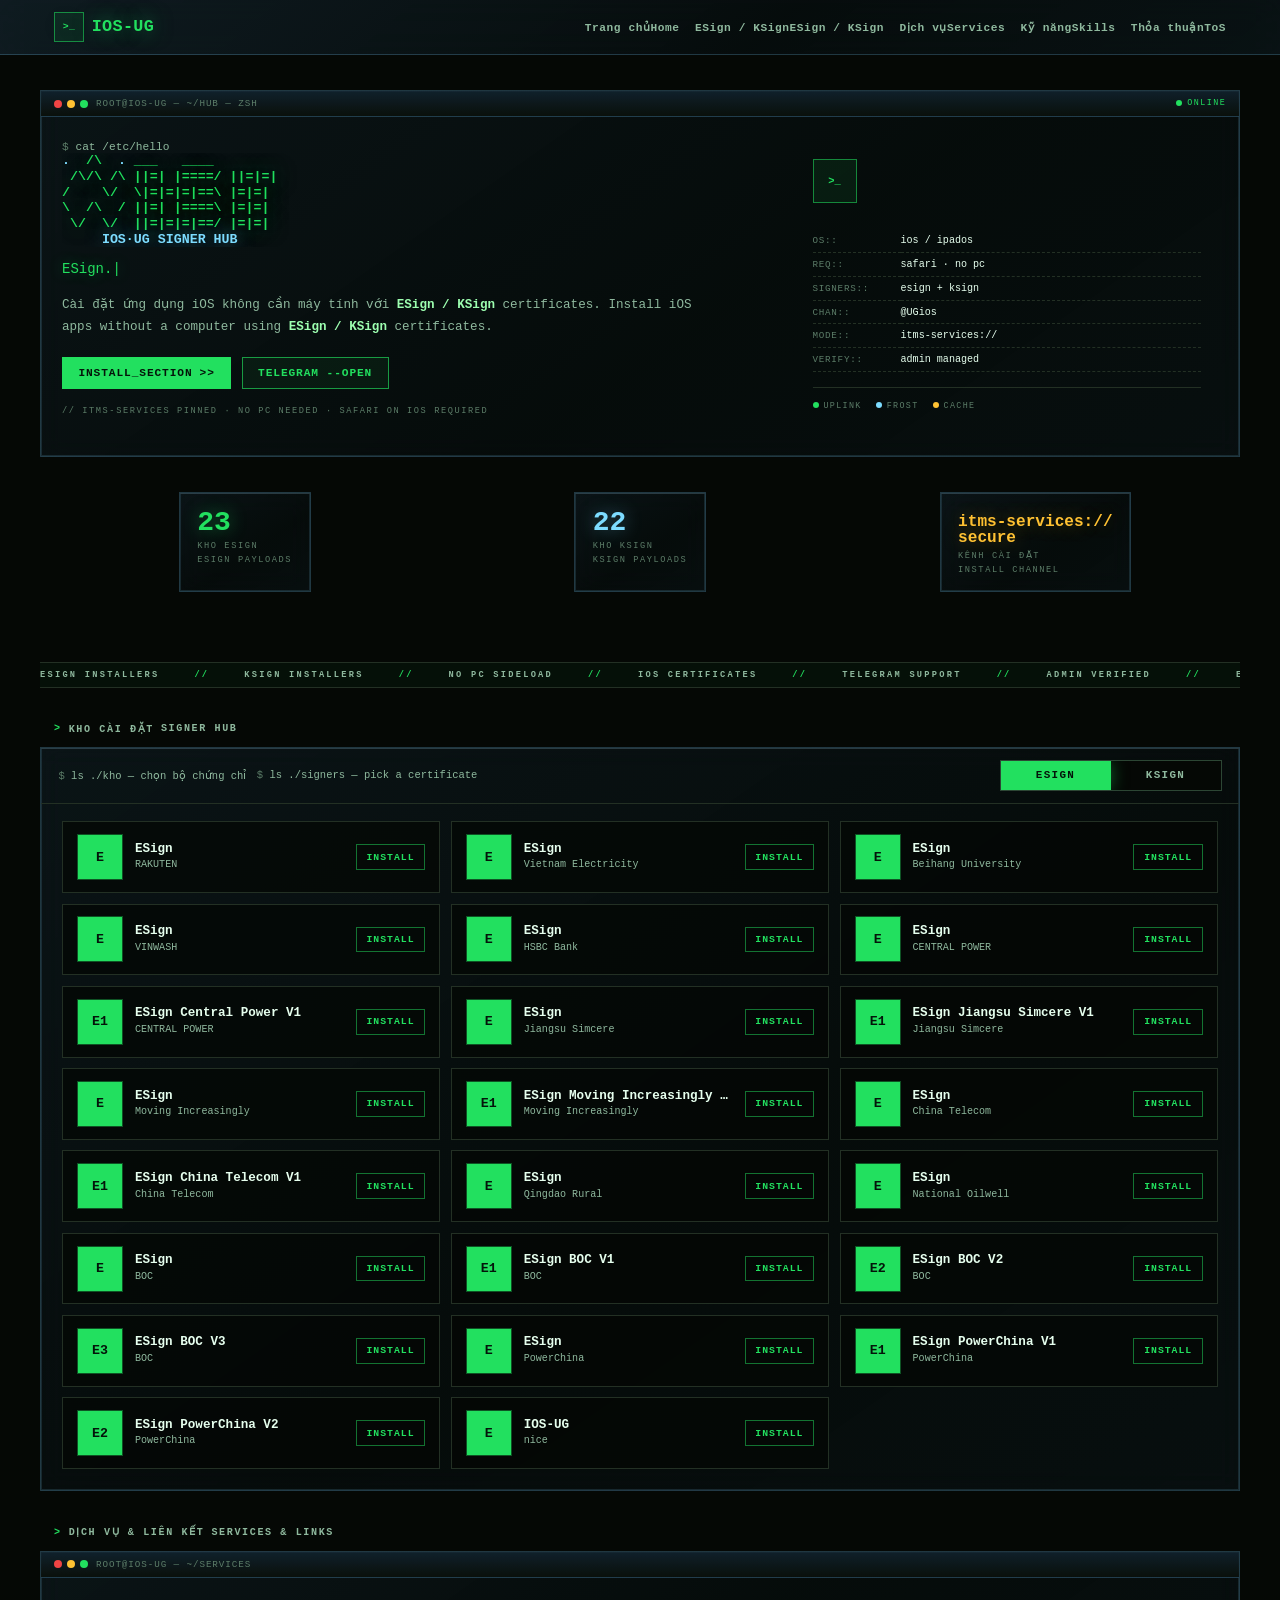
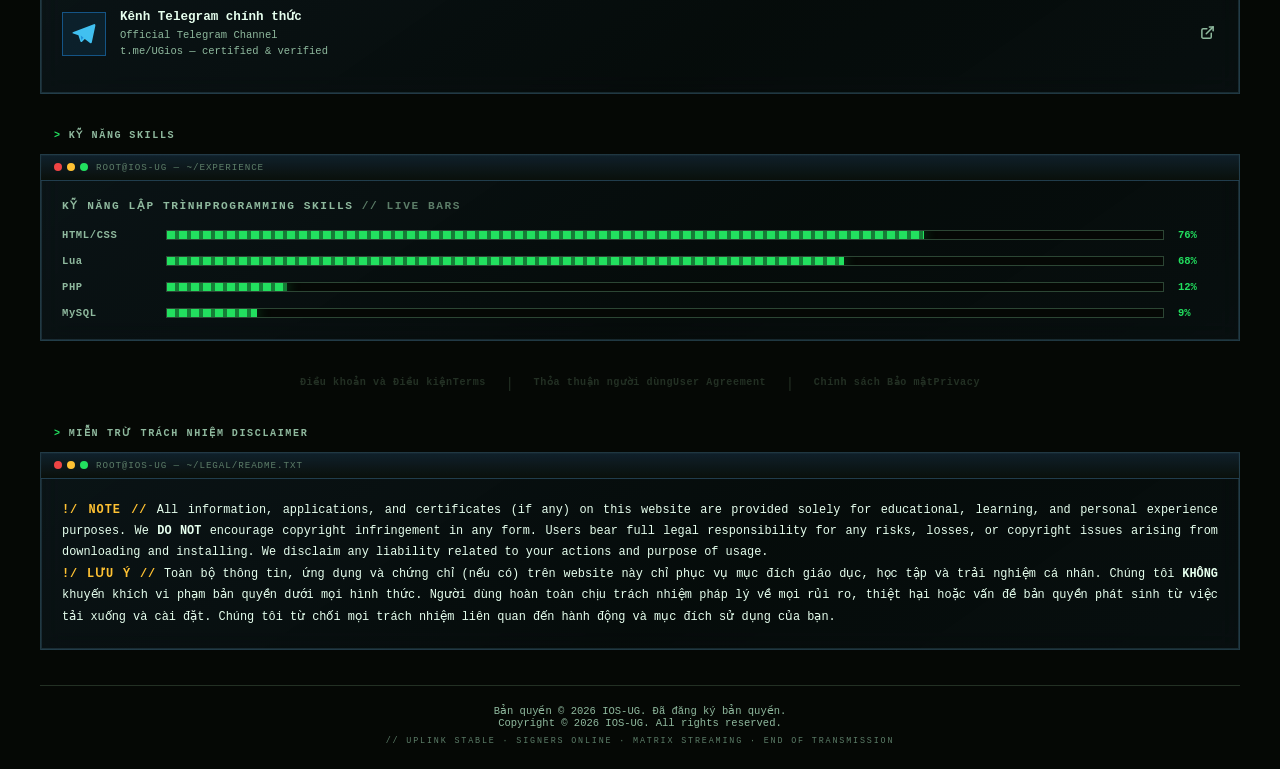
==== commit 1b27ddba: "Redesign v2: terminal-window layout, brighter matrix rain, live-signal stats, no hero image — core f" ====
--- a/index.html
+++ b/index.html
@@ -10,43 +10,53 @@
 <title>IOS-UG</title>
 <meta name="description" content="IOS-UG — ESign &amp; KSign iOS certificate installer">
 <meta name="keywords" content="ios-ug, esign, ksign, ios signer, sideload, ipa installer, no pc, unsigned apps">
-<link rel="stylesheet" href="css/styles.cAK2LvzX.css">
-<link rel="stylesheet" href="css/home.CX5VkymU.css">
 <link rel="icon" type="image/png" href="images/ios-ug-logo.png">
 <style>
-  /* ============ IOS-UG — HACKER TERMINAL THEME ============ */
+  /* ================================================================
+     IOS-UG — PHOSPHOR TERMINAL / MATRIX EDITION v2
+     Structure: windows on flowing rain. Sharp. Mono. Bright.
+     ================================================================ */
   :root {
     --bg: #050805;
-    --bg-card: #0a0f0a;
-    --bg-header: rgba(9, 20, 24, 0.72);
-    --text-main: #e6ffee;
-    --text-muted: #8fb99e;
-    --accent: #22e05f;
-    --accent-hover: #33ff66;
-    --border: #233024;
-    --warn: #ff4d4d;
-    --ink-on-accent: #04140a;
+    --panel: #0a0f0a;
+    --text: #e6ffee;
+    --muted: #8fb99e;
+    --faint: #5c7d68;
+    --line: #233024;
+    --line-hi: #2c4634;
+    --green: #22e05f;
+    --green-hi: #33ff66;
+    --green-soft: #9dffb0;
+    --amber: #ffc233;
+    --red: #ff4d4d;
+    --cyan: #7ddcff;
+    --ink: #04140a;
     --frost: rgba(125, 211, 252, 0.22);
     --mono: "JetBrains Mono", "Fira Code", ui-monospace, "SF Mono", Menlo, Consolas, monospace;
   }
 
   * { box-sizing: border-box; margin: 0; padding: 0; }
 
+  html { scroll-behavior: smooth; }
+
   html, body {
-    height: 100%;
     width: 100%;
+    min-height: 100%;
     background: var(--bg);
-    color: var(--text-main);
+    color: var(--text);
     font-family: var(--mono);
     font-size: 14px;
     overflow-x: hidden;
     -webkit-tap-highlight-color: transparent;
   }
 
-  a { color: var(--accent); text-decoration: none; }
-  a:hover { color: var(--accent-hover); }
-
-  /* Matrix rain canvas sits behind everything. */
+  a { color: var(--green); text-decoration: none; }
+  a:hover { color: var(--green-hi); }
+
+  ::selection { background: var(--green); color: var(--ink); }
+  :focus-visible { outline: 2px solid var(--green-hi); outline-offset: 2px; }
+
+  /* ---------- matrix backdrop: unmissable ---------- */
   #matrix {
     position: fixed;
     inset: 0;
@@ -54,10 +64,10 @@
     height: 100%;
     z-index: -10;
     pointer-events: none;
-    opacity: 0.55;
-  }
-
-  /* CRT scanlines layer above the rain, below the content. */
+    opacity: 0.85;
+  }
+
+  /* CRT scanlines above the rain */
   body::after {
     content: "";
     position: fixed;
@@ -66,348 +76,491 @@
     pointer-events: none;
     background: repeating-linear-gradient(
       0deg,
-      rgba(230, 255, 238, 0.02) 0 1px,
+      rgba(230, 255, 238, 0.028) 0 1px,
       transparent 1px 3px
     );
   }
 
-  ::selection { background: var(--accent); color: var(--ink-on-accent); }
-  :focus-visible { outline: 2px solid var(--accent); outline-offset: 2px; }
-
-  /* Liquid glass panels: cold blue frost over the matrix. */
-  header, .links-card, .skills-card, .app-row, .seg-track, #toast {
+  /* ---------- reveal (after boot splash dissolves) ---------- */
+  .rise {
+    opacity: 0;
+    animation: rise-in 0.5s cubic-bezier(0.2, 0.7, 0.3, 1) forwards;
+    animation-delay: 2.9s;
+  }
+  @keyframes rise-in {
+    from { opacity: 0; transform: translateY(14px); }
+    to { opacity: 1; transform: none; }
+  }
+
+  /* ---------- terminal windows ---------- */
+  .window {
     position: relative;
     isolation: isolate;
     overflow: hidden;
+    max-width: 1200px;
+    margin: 0 auto 2.5rem;
     background: linear-gradient(
-      140deg,
-      rgba(26, 48, 62, 0.48),
-      rgba(9, 20, 24, 0.72) 58%,
-      rgba(14, 30, 40, 0.52)
-    ) !important;
-    -webkit-backdrop-filter: blur(14px) saturate(1.3);
-    backdrop-filter: blur(14px) saturate(1.3);
-    border-color: var(--frost) !important;
+      145deg,
+      rgba(23, 44, 58, 0.34),
+      rgba(7, 14, 15, 0.62) 58%,
+      rgba(13, 27, 33, 0.38)
+    );
+    -webkit-backdrop-filter: blur(12px) saturate(1.3);
+    backdrop-filter: blur(12px) saturate(1.3);
+    border: 1px solid var(--frost);
     box-shadow:
-      inset 0 0 0 1px rgba(125, 211, 252, 0.18),
-      inset 0 1px 0 rgba(255, 255, 255, 0.09),
-      0 0 44px -22px rgba(56, 189, 248, 0.30);
-  }
-  /* Moving specular sheen on every glass panel. */
-  header::after, .links-card::after, .skills-card::after, .app-row::after, .seg-track::after {
+      inset 0 0 0 1px rgba(125, 211, 252, 0.14),
+      inset 0 1px 0 rgba(255, 255, 255, 0.08);
+  }
+  .window::after {
     content: "";
     position: absolute;
-    top: -60%;
-    bottom: -60%;
-    left: -70%;
+    top: -60%; bottom: -60%; left: -70%;
     width: 55%;
     pointer-events: none;
     background: linear-gradient(
       115deg,
       transparent,
       rgba(148, 214, 255, 0.05) 45%,
-      rgba(255, 255, 255, 0.10) 50%,
+      rgba(255, 255, 255, 0.09) 50%,
       rgba(148, 214, 255, 0.05) 55%,
       transparent
     );
     transform: translateX(-45%);
-    animation: sheen 9s ease-in-out infinite;
+    animation: sheen 10s ease-in-out infinite;
   }
   @keyframes sheen {
     0% { transform: translateX(-45%); }
     55%, 100% { transform: translateX(320%); }
   }
 
-  /* Header / Nav */
+  .term-bar {
+    display: flex;
+    align-items: center;
+    gap: 0.6rem;
+    padding: 0.5rem 0.9rem;
+    background: linear-gradient(180deg, rgba(17, 36, 48, 0.85), rgba(10, 16, 11, 0.95));
+    border-bottom: 1px solid rgba(125, 211, 252, 0.16);
+  }
+  .term-dots { display: inline-flex; gap: 5px; }
+  .term-dots i { display: inline-block; width: 8px; height: 8px; border-radius: 999px; }
+  .term-title {
+    font-size: 0.66rem;
+    letter-spacing: 0.1em;
+    text-transform: uppercase;
+    color: var(--faint);
+    white-space: nowrap;
+    overflow: hidden;
+    text-overflow: ellipsis;
+  }
+  .term-right {
+    margin-left: auto;
+    display: inline-flex;
+    align-items: center;
+    gap: 0.4rem;
+    font-size: 0.6rem;
+    letter-spacing: 0.18em;
+    text-transform: uppercase;
+    color: var(--green);
+  }
+  .term-right .pulse {
+    width: 6px; height: 6px; border-radius: 999px;
+    background: var(--green);
+    animation: blink 1.4s infinite;
+  }
+
+  .caret::after {
+    content: "▊";
+    margin-left: 0.12em;
+    color: var(--green);
+    animation: blink 1.1s steps(1, end) infinite;
+  }
+  @keyframes blink { 50% { opacity: 0; } }
+
+  .cmd::before { content: "$ "; color: var(--faint); }
+
+  /* ---------- header ---------- */
   header {
-    border-top: none;
-    border-inline: none;
     position: sticky;
     top: 0;
     z-index: 100;
+    background: linear-gradient(140deg, rgba(24, 44, 57, 0.55), rgba(7, 14, 15, 0.78) 60%, rgba(13, 27, 33, 0.55));
+    -webkit-backdrop-filter: blur(16px) saturate(1.35);
+    backdrop-filter: blur(16px) saturate(1.35);
+    border-bottom: 1px solid var(--frost);
   }
 
   .navbar {
     max-width: 1200px;
     margin: 0 auto;
-    padding: 1rem;
+    padding: 0.85rem 1rem;
     display: flex;
     align-items: center;
     justify-content: space-between;
     flex-wrap: wrap;
+    gap: 0.85rem;
+  }
+
+  .nav-logo {
+    display: inline-flex;
+    align-items: center;
+    gap: 0.55rem;
+    font-size: 1.2rem;
+    font-weight: 800;
+    color: var(--green);
+    letter-spacing: 0.02em;
+    text-shadow: 0 0 20px rgba(34, 224, 95, 0.5);
+  }
+  .nav-logo i {
+    font-style: normal;
+    display: inline-grid;
+    place-items: center;
+    width: 30px; height: 30px;
+    border: 1px solid rgba(34, 224, 95, 0.55);
+    background: rgba(34, 224, 95, 0.08);
+    color: var(--green);
+    font-size: 0.7rem;
+    font-weight: 800;
+  }
+
+  .nav-links {
+    display: flex;
+    gap: 1.1rem;
+    list-style: none;
+    align-items: center;
+    flex-wrap: wrap;
+  }
+
+  .nav-links a {
+    color: var(--muted);
+    font-weight: 600;
+    font-size: 0.8rem;
+    letter-spacing: 0.05em;
+    transition: color 0.2s, text-shadow 0.2s;
+  }
+
+  .nav-links a:hover { color: var(--green-hi); text-shadow: 0 0 14px rgba(34, 224, 95, 0.55); }
+
+  /* ---------- hero ---------- */
+  .hero { padding-top: 2.5rem; }
+
+  .hero-grid {
+    display: grid;
+    gap: 2rem;
+    padding: 1.75rem 1.5rem 2rem;
+  }
+  @media (min-width: 900px) {
+    .hero-grid { grid-template-columns: 1.25fr 0.75fr; align-items: start; }
+  }
+
+  .hero-art {
+    font-size: clamp(0.55rem, 2.2vw, 0.95rem);
+    line-height: 1.18;
+    font-weight: 800;
+    color: var(--green);
+    text-shadow: 0 0 22px rgba(34, 224, 95, 0.55);
+    white-space: pre;
+    overflow: hidden;
+  }
+  .hero-art em {
+    font-style: normal;
+    color: var(--cyan);
+    text-shadow: 0 0 18px rgba(125, 220, 255, 0.5);
+  }
+
+  .hero-typing {
+    font-size: 1rem;
+    color: var(--green);
+    min-height: 1.4rem;
+    margin-top: 1rem;
+    text-shadow: 0 0 14px rgba(34, 224, 95, 0.4);
+  }
+
+  .hero-desc {
+    margin-top: 0.9rem;
+    color: var(--muted);
+    font-size: 0.9rem;
+    line-height: 1.75;
+    max-width: 640px;
+  }
+  .hero-desc strong { color: var(--green-soft); }
+
+  .cta-row { display: flex; flex-wrap: wrap; gap: 0.75rem; margin-top: 1.4rem; }
+
+  .btn-sh {
+    display: inline-flex;
+    align-items: center;
+    gap: 0.5rem;
+    padding: 0.65rem 1.1rem;
+    border: 1px solid rgba(34, 224, 95, 0.65);
+    background: var(--green);
+    color: var(--ink);
+    font-family: var(--mono);
+    font-weight: 800;
+    font-size: 0.8rem;
+    letter-spacing: 0.08em;
+    text-transform: uppercase;
+    transition: all 0.2s;
+  }
+  .btn-sh:hover {
+    background: var(--green-hi);
+    box-shadow: 0 0 26px -6px rgba(51, 255, 102, 0.6);
+    color: var(--ink);
+  }
+  .btn-sh.ghost {
+    background: rgba(34, 224, 95, 0.06);
+    color: var(--green);
+  }
+  .btn-sh.ghost:hover {
+    background: rgba(34, 224, 95, 0.14);
+    color: var(--green-hi);
+  }
+
+  .hero-meta {
+    margin-top: 1.2rem;
+    font-size: 0.62rem;
+    letter-spacing: 0.18em;
+    color: var(--faint);
+    text-transform: uppercase;
+  }
+
+  /* sysinfo side card */
+  .sysinfo { padding: 1.25rem; font-size: 0.75rem; align-self: stretch; }
+  .sysinfo .mark {
+    display: inline-grid;
+    place-items: center;
+    width: 44px; height: 44px;
+    border: 1px solid rgba(34, 224, 95, 0.55);
+    background: rgba(34, 224, 95, 0.08);
+    color: var(--green);
+    font-weight: 800;
+    margin-bottom: 0.9rem;
+  }
+  .sysinfo table { width: 100%; border-collapse: collapse; margin-top: 1rem; }
+  .sysinfo td {
+    padding: 0.42rem 0;
+    border-bottom: 1px dashed var(--line);
+    color: var(--muted);
+    font-size: 0.72rem;
+  }
+  .sysinfo td:first-child { color: var(--faint); width: 88px; font-size: 0.66rem; letter-spacing: 0.08em; text-transform: uppercase; }
+  .sysinfo td:last-child { color: var(--text); }
+
+  .leds {
+    display: flex;
     gap: 1rem;
-  }
-
-  .nav-logo {
-    font-family: var(--mono);
-    font-size: 1.35rem;
+    margin-top: 1.1rem;
+    padding-top: 0.9rem;
+    border-top: 1px solid var(--line);
+    font-size: 0.6rem;
+    letter-spacing: 0.16em;
+    text-transform: uppercase;
+    color: var(--faint);
+  }
+  .leds b { width: 6px; height: 6px; border-radius: 999px; display: inline-block; margin-right: 5px; }
+
+  /* ---------- stat strip ---------- */
+  .stats {
+    max-width: 1200px;
+    margin: 0 auto 2.5rem;
+    padding: 0 1rem;
+    display: grid;
+    grid-template-columns: repeat(3, minmax(0, 1fr));
+    gap: 1rem;
+  }
+  @media (max-width: 640px) {
+    .stats { grid-template-columns: 1fr; }
+  }
+  .stat {
+    padding: 1.1rem 1.25rem;
+    display: flex;
+    flex-direction: column;
+    gap: 0.3rem;
+    animation-delay: 3.05s;
+  }
+  .stat .num {
+    font-size: 1.9rem;
     font-weight: 800;
-    color: var(--accent);
-    letter-spacing: 0.02em;
+    color: var(--green);
+    line-height: 1;
     text-shadow: 0 0 18px rgba(34, 224, 95, 0.45);
   }
-  .nav-logo::before { content: ">_ "; color: var(--text-muted); }
-
-  .nav-links {
-    display: flex;
-    gap: 1.25rem;
-    list-style: none;
-    align-items: center;
-    flex-wrap: wrap;
-  }
-
-  .nav-links a {
-    color: var(--text-muted);
-    font-weight: 600;
-    font-size: 0.85rem;
-    letter-spacing: 0.04em;
-    transition: color 0.2s;
-  }
-
-  .nav-links a:hover { color: var(--accent-hover); text-shadow: 0 0 12px rgba(34,224,95,0.5); }
-
-  /* Hero */
-  .hero {
+  .stat .lbl {
+    font-size: 0.62rem;
+    letter-spacing: 0.18em;
+    text-transform: uppercase;
+    color: var(--faint);
+  }
+  .stat:nth-child(2) { animation-delay: 3.2s; }
+  .stat:nth-child(3) { animation-delay: 3.35s; }
+  .stat:nth-child(2) .num { color: var(--cyan); text-shadow: 0 0 18px rgba(125, 220, 255, 0.4); }
+  .stat:nth-child(3) .num { color: var(--amber); text-shadow: 0 0 18px rgba(255, 194, 51, 0.35); font-size: 1.2rem; padding-top: 0.35rem; }
+
+  /* ---------- marquee ---------- */
+  .marquee {
     max-width: 1200px;
-    margin: 0 auto;
-    padding: 3rem 1rem 2rem;
-    text-align: center;
-  }
-
-  .hero-inner { display: flex; flex-direction: column; align-items: center; gap: 1rem; }
-
-  /* Terminal-style seal: sharp square, phosphor hairline. */
-  .hero-avatar {
-    width: 108px;
-    height: 108px;
-    border-radius: 0;
-    object-fit: cover;
-    border: 1px solid var(--accent);
-    outline: 1px solid var(--frost);
-    outline-offset: 4px;
-    box-shadow: 0 0 34px -8px rgba(34, 224, 95, 0.5);
-  }
-
-  .hero-name {
-    font-size: 2.2rem;
+    margin: 0 auto 2.5rem;
+    border-block: 1px solid var(--line);
+    overflow: hidden;
+    background: rgba(34, 224, 95, 0.04);
+  }
+  .marquee-track {
+    display: flex;
+    gap: 2.5rem;
+    width: max-content;
+    padding: 0.5rem 0;
+    animation: slide 30s linear infinite;
+  }
+  .marquee span {
+    display: inline-flex;
+    align-items: center;
+    gap: 2.5rem;
+    font-size: 0.62rem;
     font-weight: 800;
-    margin: 0;
-    color: var(--text-main);
-    letter-spacing: 0.02em;
-    display: flex;
-    align-items: center;
-    justify-content: center;
+    letter-spacing: 0.26em;
+    text-transform: uppercase;
+    color: var(--muted);
+    white-space: nowrap;
+  }
+  .marquee span::after { content: "//"; color: var(--green); }
+  @keyframes slide {
+    from { transform: translateX(0); }
+    to { transform: translateX(-50%); }
+  }
+
+  /* ---------- section labels (outside windows) ---------- */
+  .section-label {
+    display: flex;
+    align-items: center;
     gap: 0.5rem;
-  }
-
-  .hero-typing {
-    font-size: 1.05rem;
-    color: var(--accent);
-    min-height: 1.5rem;
-    margin-top: 0.5rem;
-    text-shadow: 0 0 14px rgba(34, 224, 95, 0.4);
-  }
-
-  .cursor {
-    color: var(--accent);
-    animation: blink 1s infinite;
-  }
-
-  @keyframes blink { 50% { opacity: 0; } }
-
-  .hero-desc {
-    margin-top: 1rem;
-    color: var(--text-muted);
-    font-size: 0.95rem;
-    line-height: 1.7;
-    max-width: 700px;
-    margin-left: auto;
-    margin-right: auto;
-  }
-
-  /* Social buttons */
-  .social-buttons {
-    display: flex;
-    gap: 0.75rem;
-    justify-content: center;
-    margin-top: 1.5rem;
-    flex-wrap: wrap;
-  }
-
-  .social-btn {
-    width: 44px;
-    height: 44px;
-    border-radius: 0 !important;
-    background: rgba(34, 224, 95, 0.06);
-    border: 1px solid rgba(34, 224, 95, 0.35);
-    display: flex;
-    align-items: center;
-    justify-content: center;
-    color: var(--text-main);
-    transition: all 0.2s;
-  }
-
-  .social-btn:hover {
-    background: rgba(34, 224, 95, 0.14);
-    border-color: var(--accent);
-    box-shadow: 0 0 22px -6px rgba(34, 224, 95, 0.55);
-    transform: translateY(-2px);
-  }
-
-  .social-btn svg { width: 22px; height: 22px; }
-
-  /* Section label — prompt style */
-  .section-label {
-    display: flex;
-    align-items: center;
-    gap: 0.5rem;
-    font-size: 0.85rem;
-    font-weight: 700;
-    letter-spacing: 0.14em;
+    max-width: 1200px;
+    margin: 0 auto 0.9rem;
+    padding: 0 1rem;
+    font-size: 0.72rem;
+    font-weight: 800;
+    letter-spacing: 0.16em;
     text-transform: uppercase;
-    color: var(--text-muted);
-    margin: 2.5rem 1rem 1rem;
-  }
-  .section-label::before { content: ">"; color: var(--accent); font-weight: 800; }
-
-  /* Links section */
-  .links-section {
-    max-width: 1200px;
-    margin: 0 auto;
-    padding: 0 1rem 2rem;
-  }
-
-  .links-card {
-    padding: 1rem 1.5rem;
-    margin-bottom: 1rem;
-  }
+    color: var(--muted);
+  }
+  .section-label::before { content: ">"; color: var(--green); }
+
+  /* ---------- services row ---------- */
+  .pad { padding: 1.25rem 1.5rem 1.5rem; }
 
   .link-row {
     display: flex;
     align-items: center;
     gap: 1rem;
     padding: 1rem 0;
-    border-bottom: 1px solid var(--border);
+    border-bottom: 1px solid var(--line);
     transition: background 0.2s;
   }
-
   .link-row:last-child { border-bottom: none; }
-
   .link-row:hover { background: rgba(34, 224, 95, 0.05); }
 
   .link-icon-wrap {
     width: 44px;
     height: 44px;
-    border-radius: 0 !important;
-    background: rgba(34, 224, 95, 0.10) !important;
-    border: 1px solid rgba(34, 224, 95, 0.35);
+    border: 1px solid rgba(33, 150, 243, 0.45);
+    background: rgba(33, 150, 243, 0.10);
     display: flex;
     align-items: center;
     justify-content: center;
     flex-shrink: 0;
   }
-
   .link-icon-wrap svg { width: 24px; height: 24px; }
 
-  .link-label { color: var(--text-main); font-weight: 600; font-size: 0.9rem; line-height: 1.3; }
-
+  .link-label { color: var(--text); font-weight: 600; font-size: 0.9rem; line-height: 1.35; }
   .link-label span { display: block; }
-
-  .link-label span:nth-child(2) { font-size: 0.78rem; color: var(--text-muted); font-weight: 500; margin-top: 2px; }
-
-  .link-open-btn {
-    margin-left: auto;
-    width: 20px;
-    height: 20px;
-    color: var(--text-muted);
-  }
-  .link-row:hover .link-open-btn { color: var(--accent); }
-
-  /* Tabs ESign / KSign */
-  .seg-wrap {
-    max-width: 1200px;
-    margin: 0 auto 1rem;
-    padding: 0 1rem;
-  }
+  .link-label span:nth-child(2) { font-size: 0.75rem; color: var(--muted); font-weight: 500; margin-top: 2px; font-family: var(--mono); }
+
+  .link-open-btn { margin-left: auto; width: 18px; height: 18px; color: var(--muted); flex-shrink: 0; }
+  .link-row:hover .link-open-btn { color: var(--green); }
+
+  /* ---------- signers hub (tabs) ---------- */
+  .seg-bar {
+    display: flex;
+    align-items: center;
+    gap: 0.75rem;
+    padding: 0.85rem 1.25rem;
+    border-bottom: 1px solid var(--line);
+    flex-wrap: wrap;
+  }
+  .seg-cmd { font-size: 0.75rem; color: var(--muted); }
+  .seg-cmd::before { content: "$ "; color: var(--faint); }
 
   .seg-track {
     display: flex;
-    padding: 4px;
-  }
-
+    position: relative;
+    border: 1px solid var(--line-hi);
+    background: var(--bg);
+    overflow: hidden;
+  }
   .seg-thumb {
-    background: var(--accent) !important;
-    border-radius: 0 !important;
-    box-shadow: 0 0 18px -4px rgba(34, 224, 95, 0.6) !important;
-  }
-
+    position: absolute;
+    top: 0; bottom: 0; left: 0;
+    width: 50%;
+    background: var(--green) !important;
+    box-shadow: 0 0 18px -2px rgba(34, 224, 95, 0.55);
+    transition: transform 0.25s ease;
+    z-index: 0;
+  }
   .seg-btn {
     flex: 1;
-    padding: 0.75rem 1rem;
+    min-width: 110px;
+    padding: 0.6rem 1.4rem;
     background: transparent;
     border: none;
-    border-radius: 0 !important;
-    color: var(--text-muted);
+    color: var(--muted);
     font-family: var(--mono);
-    font-weight: 700;
-    font-size: 0.9rem;
-    letter-spacing: 0.08em;
+    font-weight: 800;
+    font-size: 0.78rem;
+    letter-spacing: 0.12em;
     text-transform: uppercase;
     cursor: pointer;
-    transition: all 0.2s;
+    transition: color 0.2s;
     position: relative;
     z-index: 1;
   }
-
-  .seg-btn.active {
-    background: transparent;
-    color: var(--ink-on-accent);
-    text-shadow: none;
-  }
-
-  .seg-btn:not(.active):hover { color: var(--text-main); }
-
-  /* App panels */
+  .seg-btn.active { color: var(--ink); }
+  .seg-btn:not(.active):hover { color: var(--text); }
+
   .tab-panel { display: none; }
   .tab-panel.active { display: block; }
 
-  .apps-wrap { max-width: 1200px; margin: 0 auto; padding: 0 1rem 2rem; }
+  .list-pad { padding: 1.25rem 1.5rem 1.5rem; }
 
   .esign-section, .ksign-section {
-    display: flex;
-    flex-direction: column;
+    display: grid;
+    grid-template-columns: repeat(auto-fill, minmax(300px, 1fr));
     gap: 0.75rem;
   }
 
   .app-row {
     display: flex;
     align-items: center;
-    gap: 1rem;
-    padding: 0.9rem 1rem;
-    text-decoration: none;
-    transition: all 0.2s;
+    gap: 0.85rem;
+    padding: 0.85rem 1rem;
+    background: rgba(5, 8, 5, 0.72);
+    border: 1px solid var(--line);
+    transition: border-color 0.2s, box-shadow 0.2s, background 0.2s;
     cursor: pointer;
   }
 
   .app-row:hover {
-    border-color: rgba(34, 224, 95, 0.55) !important;
-    box-shadow:
-      inset 0 0 0 1px rgba(34, 224, 95, 0.35),
-      inset 0 1px 0 rgba(255, 255, 255, 0.09),
-      0 0 24px -8px rgba(34, 224, 95, 0.45);
-    transform: translateY(-2px);
+    border-color: rgba(34, 224, 95, 0.6);
+    background: rgba(34, 224, 95, 0.06);
+    box-shadow: 0 0 22px -8px rgba(34, 224, 95, 0.5);
   }
 
   .app-icon {
-    width: 52px;
-    height: 52px;
-    border-radius: 0 !important;
+    width: 46px;
+    height: 46px;
     background: var(--bg);
-    border: 1px solid rgba(34, 224, 95, 0.30);
+    border: 1px solid rgba(34, 224, 95, 0.35);
     display: flex;
     align-items: center;
     justify-content: center;
-    font-size: 1.5rem;
     flex-shrink: 0;
     overflow: hidden;
   }
@@ -418,66 +571,62 @@
     justify-content: center;
     width: 100%;
     height: 100%;
-    font-size: 1rem;
+    font-size: 0.95rem;
     font-weight: 800;
-    color: var(--ink-on-accent);
-    background: var(--accent) !important;
-    text-shadow: none;
+    color: var(--ink);
+    background: var(--green);
+  }
+  .app-row:hover .app-badge {
+    background: var(--green-hi);
+    box-shadow: 0 0 16px -2px rgba(51, 255, 102, 0.6);
   }
 
   .app-text { flex: 1; min-width: 0; }
 
   .app-title {
     font-weight: 700;
-    font-size: 0.95rem;
-    color: var(--text-main);
-    margin-bottom: 0.25rem;
+    font-size: 0.9rem;
+    color: var(--text);
+    margin-bottom: 0.2rem;
+    white-space: nowrap;
+    overflow: hidden;
+    text-overflow: ellipsis;
   }
 
   .app-sub {
-    font-size: 0.8rem;
-    color: var(--text-muted);
+    font-size: 0.72rem;
+    color: var(--muted);
     line-height: 1.4;
+    font-family: var(--mono);
   }
 
   .app-action {
-    font-size: 0.8rem;
-    font-weight: 700;
-    color: var(--accent);
+    font-size: 0.7rem;
+    font-weight: 800;
+    color: var(--green);
+    letter-spacing: 0.1em;
     text-transform: uppercase;
-    letter-spacing: 0.08em;
-    padding: 0.5rem 1rem;
+    padding: 0.45rem 0.7rem;
     border: 1px solid rgba(34, 224, 95, 0.5);
-    border-radius: 0 !important;
     white-space: nowrap;
     transition: all 0.2s;
+    flex-shrink: 0;
   }
 
   .app-row:hover .app-action {
-    background: var(--accent);
-    color: var(--ink-on-accent);
-    box-shadow: 0 0 18px -4px rgba(34, 224, 95, 0.55);
-  }
-
-  /* Skills */
-  .skills-section {
-    max-width: 800px;
-    margin: 0 auto;
-    padding: 0 1rem 2rem;
-  }
-
-  .skills-card {
-    padding: 1.5rem;
-  }
-
-  .skills-card h2 {
-    font-size: 1.05rem;
-    font-weight: 700;
-    margin-bottom: 1.5rem;
-    color: var(--text-main);
-    letter-spacing: 0.04em;
-  }
-
+    background: var(--green);
+    color: var(--ink);
+  }
+
+  .loading-note {
+    text-align: center;
+    padding: 2rem;
+    color: var(--muted);
+    font-size: 0.8rem;
+    grid-column: 1 / -1;
+  }
+
+  /* ---------- skills ---------- */
   .skill-row {
     display: flex;
     align-items: center;
@@ -487,108 +636,129 @@
 
   .skill-name {
     width: 90px;
-    font-size: 0.8rem;
-    color: var(--text-muted);
-    font-weight: 600;
+    font-size: 0.75rem;
+    color: var(--muted);
+    font-weight: 700;
+    letter-spacing: 0.06em;
   }
 
   .skill-track {
     flex: 1;
-    height: 8px;
+    height: 10px;
     background: var(--bg);
-    border-radius: 0 !important;
     overflow: hidden;
-    border: 1px solid var(--border);
+    border: 1px solid var(--line-hi);
+    position: relative;
   }
 
   .skill-fill {
     height: 100%;
-    border-radius: 0 !important;
     width: 0%;
     transition: width 1s ease;
-    background: var(--accent) !important; /* beats the inline blue */
+    background: repeating-linear-gradient(
+      90deg,
+      var(--green) 0 8px,
+      rgba(34, 224, 95, 0.55) 8px 12px
+    ) !important;
+    box-shadow: 0 0 14px rgba(34, 224, 95, 0.45);
   }
 
   .skill-pct {
     width: 40px;
-    font-size: 0.8rem;
-    font-weight: 700;
-    color: var(--accent);
-  }
-
-  /* Legal links */
+    font-size: 0.75rem;
+    font-weight: 800;
+    color: var(--green);
+  }
+
+  /* ---------- legal + disclaimer ---------- */
   .legal-links {
     max-width: 1200px;
-    margin: 2rem auto 1rem;
+    margin: 0 auto 2.5rem;
     padding: 0 1rem;
-    text-align: center;
     display: flex;
     justify-content: center;
-    gap: 1.5rem;
+    gap: 1.4rem;
     flex-wrap: wrap;
-    font-family: var(--mono);
   }
 
   .legal-links a {
-    color: var(--text-muted);
-    font-size: 0.8rem;
+    color: var(--muted);
+    font-size: 0.72rem;
     font-weight: 600;
-    letter-spacing: 0.04em;
-  }
-
-  .legal-links a:hover { color: var(--accent); }
-
-  .legal-links span { color: var(--border); margin: 0 0.25rem; }
-
-  /* Footer */
+    letter-spacing: 0.06em;
+  }
+  .legal-links a:hover { color: var(--green); }
+  .legal-links span { color: var(--line); }
+
+  .readme {
+    padding: 1.5rem;
+    font-size: 0.85rem;
+    line-height: 1.8;
+    text-align: justify;
+  }
+  .readme .warn-head {
+    color: var(--amber);
+    font-weight: 800;
+    letter-spacing: 0.08em;
+  }
+  .readme p { margin: 0; }
+  .readme .lang-en + .lang-vi { margin-top: 1rem; }
+
+  /* ---------- footer ---------- */
   .site-footer {
     max-width: 1200px;
-    margin: 2rem auto 2rem;
-    padding: 1.5rem 1rem 0;
+    margin: 1.5rem auto 0;
+    padding: 1.25rem 1rem 2rem;
+    border-top: 1px solid var(--line);
+    color: var(--muted);
+    font-size: 0.75rem;
     text-align: center;
-    color: var(--text-muted);
-    font-size: 0.8rem;
-    border-top: 1px solid var(--border);
-    font-family: var(--mono);
-  }
-
-  .site-footer a { color: var(--accent); }
-
+  }
   .footer-sys {
     margin-top: 0.5rem;
-    font-size: 0.65rem;
-    letter-spacing: 0.2em;
+    font-size: 0.6rem;
+    letter-spacing: 0.22em;
     text-transform: uppercase;
-    color: var(--border);
-  }
-
-  /* Toast */
+    color: var(--faint);
+  }
+
+  /* ---------- toast ---------- */
   #toast {
     position: fixed;
     bottom: 2rem;
     left: 50%;
     transform: translateX(-50%);
-    color: var(--text-main);
-    padding: 1rem 1.5rem;
-    border-radius: 0 !important;
+    padding: 0.9rem 1.3rem;
+    background: linear-gradient(140deg, rgba(24, 44, 57, 0.85), rgba(7, 14, 15, 0.92));
+    -webkit-backdrop-filter: blur(14px);
+    backdrop-filter: blur(14px);
+    border: 1px solid var(--frost);
+    color: var(--text);
+    font-size: 0.8rem;
     display: none;
     z-index: 1000;
     animation: slideUp 0.3s ease;
-    font-family: var(--mono);
-    font-size: 0.85rem;
-  }
-
-  #toast::before {
-    content: "[notice] ";
-    color: var(--accent);
-    font-weight: 700;
-  }
-
+    max-width: min(92vw, 480px);
+  }
+  #toast::before { content: "[notice] "; color: var(--green); font-weight: 800; }
   #toast.show { display: block; }
 
   @keyframes slideUp { from { transform: translate(-50%, 20px); opacity: 0; } to { transform: translate(-50%, 0); opacity: 1; } }
 
-  /* ============ BOOT SPLASH — starter animation ============ */
+  /* ---------- responsive ---------- */
+  @media (max-width: 700px) {
+    .navbar { flex-direction: column; align-items: stretch; gap: 0.75rem; }
+    .nav-links { justify-content: center; gap: 1rem; }
+    .hero-grid { grid-template-columns: 1fr; padding: 1.25rem 1rem 1.5rem; }
+    .sysinfo { display: none; }
+    .esign-section, .ksign-section { grid-template-columns: 1fr; }
+    .seg-bar { gap: 0.6rem; }
+    .seg-cmd { width: 100%; }
+    .skill-row { gap: 0.6rem; }
+    .skill-name { width: 72px; }
+  }
+
+  /* ---------- boot splash — starter animation ---------- */
   .pointer-events-none { pointer-events: none; }
   .boot-hide {
     position: fixed;
@@ -598,60 +768,20 @@
     place-items: center;
     padding: 1rem;
     background: var(--bg);
-    animation: boot-out 0.5s ease 2.2s forwards;
+    animation: boot-out 0.5s ease 2.6s forwards;
   }
   .boot-hide .terminal { width: 100%; max-width: 27rem; }
   @keyframes boot-out { to { opacity: 0; visibility: hidden; } }
 
-  .terminal { background: #0a0f0a; border: 1px solid var(--frost); box-shadow: 0 0 60px -30px rgba(56, 189, 248, 0.4); }
-  .term-bar {
-    display: flex;
-    align-items: center;
-    gap: 0.6rem;
-    padding: 0.45rem 0.85rem;
-    background: linear-gradient(180deg, rgba(18, 38, 50, 0.9), rgba(13, 19, 14, 0.95));
-    border-bottom: 1px solid rgba(125, 211, 252, 0.18);
-  }
-  .term-title {
-    font-size: 0.6875rem;
-    letter-spacing: 0.08em;
-    text-transform: uppercase;
-    color: var(--text-muted);
-    white-space: nowrap;
-    overflow: hidden;
-    text-overflow: ellipsis;
-  }
-  .term-dots { display: inline-flex; gap: 5px; }
-  .term-dots i { display: inline-block; width: 8px; height: 8px; border-radius: 999px; }
-
-  .caret::after {
-    content: "▊";
-    margin-left: 0.12em;
-    color: var(--accent);
-    animation: blink 1.1s steps(1, end) infinite;
-  }
-
-  .cmd::before { content: "$ "; color: var(--text-muted); opacity: 0.55; }
+  .terminal { background: #0a0f0a; border: 1px solid var(--frost); box-shadow: 0 0 70px -26px rgba(56, 189, 248, 0.4); }
 
   .boot-line { opacity: 0; animation: boot-line-in 0.16s ease-out forwards; }
   @keyframes boot-line-in {
     from { opacity: 0; transform: translateX(-6px); }
     to { opacity: 1; transform: none; }
   }
-  .boot-bar { width: 0; animation: boot-bar-fill 1.25s cubic-bezier(0.3, 0.7, 0.3, 1) 0.2s forwards; }
+  .boot-bar { width: 0; animation: boot-bar-fill 1.7s cubic-bezier(0.3, 0.7, 0.3, 1) 0.2s forwards; }
   @keyframes boot-bar-fill { to { width: 100%; } }
-
-  /* Responsive */
-  @media (max-width: 700px) {
-    .hero-name { font-size: 1.6rem; }
-    .hero-avatar { width: 88px; height: 88px; }
-    .navbar { flex-direction: column; align-items: stretch; gap: 1rem; }
-    .nav-links { justify-content: center; gap: 1rem; }
-    .link-row { flex-direction: column; align-items: flex-start; gap: 0.75rem; }
-    .link-open-btn { margin-left: 0; align-self: flex-end; }
-    .skill-row { gap: 0.75rem; }
-    .skill-name { width: 80px; }
-  }
 
   @media (prefers-reduced-motion: reduce) {
     *, *::before, *::after {
@@ -666,176 +796,278 @@
 
 <canvas id="matrix" aria-hidden="true"></canvas>
 
-<!-- BOOT SPLASH — starter animation (self-dissolves) -->
+<!-- ============ BOOT SPLASH ============ -->
 <div class="boot-hide pointer-events-none" aria-hidden="true">
   <div class="terminal" style="position:relative;overflow:hidden;">
     <div class="term-bar">
       <span class="term-dots">
         <i style="background:#ef4444"></i>
-        <i style="background:#f59e0b"></i>
+        <i style="background:#ffc233"></i>
         <i style="background:#22e05f"></i>
       </span>
-      <span class="term-title">root@ios-ug — init</span>
+      <span class="term-title">root@ios-ug — init v2.1</span>
     </div>
     <div style="position:relative;padding:1.25rem 1.4rem;background:repeating-linear-gradient(0deg,rgba(230,255,238,0.02) 0 1px,transparent 1px 3px);">
-      <p class="cmd" style="font-size:0.85rem;color:var(--text-main);">ios-ug --boot</p>
-      <div style="margin-top:0.5rem;font-size:0.75rem;color:var(--text-muted);display:grid;gap:0.25rem;">
-        <p class="boot-line" style="animation-delay:150ms"><span style="color:var(--accent)">[ok]</span> kernel.engage — phosphor-16</p>
-        <p class="boot-line" style="animation-delay:430ms"><span style="color:var(--accent)">[ok]</span> catalog.scan — esign + ksign manifest</p>
-        <p class="boot-line" style="animation-delay:710ms"><span style="color:var(--accent)">[ok]</span> signer.armed — certificates ready</p>
-        <p class="boot-line" style="animation-delay:990ms"><span style="color:var(--accent)">[ok]</span> channel.secure — itms-services pinned</p>
-        <p class="boot-line" style="animation-delay:1280ms;margin-top:0.8rem;font-size:0.85rem;font-weight:800;letter-spacing:0.2em;color:var(--accent-hover);text-transform:uppercase;">access granted</p>
+      <p class="cmd" style="font-size:0.85rem;color:var(--text);">ios-ug --boot</p>
+      <div style="margin-top:0.5rem;font-size:0.72rem;color:var(--muted);display:grid;gap:0.25rem;">
+        <p class="boot-line" style="animation-delay:150ms"><span style="color:var(--green)">[ok]</span> kernel.engage — phosphor-16</p>
+        <p class="boot-line" style="animation-delay:430ms"><span style="color:var(--green)">[ok]</span> catalog.scan — esign + ksign manifest</p>
+        <p class="boot-line" style="animation-delay:710ms"><span style="color:var(--green)">[ok]</span> signer.armed — certificates ready</p>
+        <p class="boot-line" style="animation-delay:990ms"><span style="color:var(--green)">[ok]</span> channel.secure — itms-services pinned</p>
+        <p class="boot-line" style="animation-delay:1270ms"><span style="color:var(--green)">[ok]</span> matrix.stream — rain online</p>
+        <p class="boot-line" style="animation-delay:1560ms;margin-top:0.8rem;font-size:0.85rem;font-weight:800;letter-spacing:0.22em;color:var(--green-hi);text-transform:uppercase;">access granted</p>
       </div>
       <div style="margin-top:1rem;height:4px;background:#161e16;">
-        <div class="boot-bar" style="height:100%;background:var(--accent);"></div>
+        <div class="boot-bar" style="height:100%;background:var(--green);"></div>
       </div>
-      <p style="margin-top:0.5rem;font-size:0.625rem;letter-spacing:0.2em;color:var(--border);">// stream secure · entering signer hub…</p>
+      <p style="margin-top:0.5rem;font-size:0.6rem;letter-spacing:0.2em;color:var(--faint);">// stream secure · entering signer hub…</p>
     </div>
   </div>
 </div>
 
 <header>
   <nav class="navbar" aria-label="Chính">
-    <a href="/" class="nav-logo">IOS-UG</a>
+    <a href="/" class="nav-logo"><i>&gt;_</i>IOS-UG</a>
     <ul class="nav-links" id="nav-links">
       <li><a href="#about"><span class="lang-vi">Trang chủ</span><span class="lang-en">Home</span></a></li>
+      <li><a href="#bypass"><span class="lang-vi">ESign / KSign</span><span class="lang-en">ESign / KSign</span></a></li>
       <li><a href="#links"><span class="lang-vi">Dịch vụ</span><span class="lang-en">Services</span></a></li>
-      <li><a href="#bypass"><span class="lang-vi">ESign / KSign</span><span class="lang-en">ESign / KSign</span></a></li>
       <li><a href="#skills"><span class="lang-vi">Kỹ năng</span><span class="lang-en">Skills</span></a></li>
       <li><a href="#disclaimer"><span class="lang-vi">Thỏa thuận</span><span class="lang-en">ToS</span></a></li>
     </ul>
   </nav>
 </header>
 
-<section class="hero" id="about" aria-labelledby="hero-name">
-  <div class="hero-inner">
-    <img src="images/ios-ug-logo.webp" alt="IOS-UG logo" loading="eager" decoding="async" width="1254" height="1254" class="hero-avatar">
-    <h1 class="hero-name caret" id="hero-name">IOS-UG</h1>
-    <p class="hero-typing"><span id="typed-text"></span><span class="cursor">|</span></p>
-    <p class="hero-desc">
-      <span class="lang-vi">Cài đặt ứng dụng iOS không cần máy tính với <strong>ESign / KSign</strong> certificates.</span>
-      <span class="lang-en">Install iOS apps without a computer using <strong>ESign / KSign</strong> certificates.</span>
-    </p>
-    <div class="social-buttons" aria-label="Mạng xã hội">
-      <a href="https://t.me/UGios" target="_blank" rel="noopener" class="social-btn" aria-label="telegram" title="Telegram">
-        <svg viewBox="0 0 24 24" fill="none" xmlns="http://www.w3.org/2000/svg">
-          <path d="M20.7 3.3L2.3 10.2c-.9.4-.9 1 0 1.2l4.6 1.4 1.7 5.3c.2.6.4.8.8.8.4 0 .6-.2.9-.5l2.2-2.1 4.6 3.4c.8.5 1.4.2 1.6-.7l3-14.2c.3-1.1-.4-1.6-1.1-1.5zm-3.4 4.4L9 14.5l-.3 3.3-1.7-5.3 11.3-4.8z" fill="#2196f3"></path>
-        </svg>
+<main>
+  <!-- ============ HERO — glyph, no image ============ -->
+  <section class="hero" id="about" aria-labelledby="hero-name" style="max-width:1200px;margin:0 auto;">
+    <div class="window rise">
+      <div class="term-bar">
+        <span class="term-dots">
+          <i style="background:#ef4444"></i>
+          <i style="background:#ffc233"></i>
+          <i style="background:#22e05f"></i>
+        </span>
+        <span class="term-title">root@ios-ug — ~/hub — zsh</span>
+        <span class="term-right"><span class="pulse"></span>online</span>
+      </div>
+
+      <div class="hero-grid" style="position:relative;">
+        <div>
+          <p class="cmd hero-typing-none" style="font-size:0.8rem;color:var(--muted);">cat /etc/hello</p>
+          <pre class="hero-art" aria-hidden="true">
+<em>.</em>  /\  <em>.</em> ___   ____
+ /\/\ /\ ||=| |====/ ||=|=|
+/    \/  \|=|=|=|==\ |=|=|
+\  /\  / ||=| |====\ |=|=|
+ \/  \/  ||=|=|=|==/ |=|=|
+     <em>IOS·UG SIGNER HUB</em></pre>
+
+          <p class="hero-typing"><span id="typed-text"></span><span class="cursor" style="color:var(--green)">|</span></p>
+
+          <p class="hero-desc">
+            <span class="lang-vi">Cài đặt ứng dụng iOS không cần máy tính với <strong>ESign / KSign</strong> certificates.</span>
+            <span class="lang-en">Install iOS apps without a computer using <strong>ESign / KSign</strong> certificates.</span>
+          </p>
+
+          <div class="cta-row">
+            <a href="#bypass" class="btn-sh">install_section <span aria-hidden="true">&gt;&gt;</span></a>
+            <a href="https://t.me/UGios" target="_blank" rel="noopener" class="btn-sh ghost">telegram --open</a>
+          </div>
+
+          <p class="hero-meta">// itms-services pinned · no pc needed · safari on ios required</p>
+        </div>
+
+        <!-- sysinfo card (hidden on phones, decoration only) -->
+        <aside class="sysinfo" aria-hidden="true">
+          <span class="mark">&gt;_</span>
+          <table class="lang-en">
+            <tr><td>os::</td><td>ios / ipados</td></tr>
+            <tr><td>req::</td><td>safari · no pc</td></tr>
+            <tr><td>signers::</td><td>esign + ksign</td></tr>
+            <tr><td>chan::</td><td>@UGios</td></tr>
+            <tr><td>mode::</td><td>itms-services://</td></tr>
+            <tr><td>verify::</td><td>admin managed</td></tr>
+          </table>
+          <div class="leds">
+            <span><b style="background:var(--green);animation:blink 1.6s infinite"></b>uplink</span>
+            <span><b style="background:var(--cyan)"></b>frost</span>
+            <span><b style="background:var(--amber)"></b>cache</span>
+          </div>
+        </aside>
+      </div>
+    </div>
+  </section>
+
+  <!-- ============ LIVE STATS ============ -->
+  <div class="stats" aria-hidden="true">
+    <div class="stat window rise">
+      <span class="num" id="stat-esign" style="font-size:2rem;">--</span>
+      <span class="lbl lang-vi">Kho ESign</span><span class="lbl lang-en">esign payloads</span>
+    </div>
+    <div class="stat window rise">
+      <span class="num" id="stat-ksign" style="font-size:2rem;">--</span>
+      <span class="lbl lang-vi">Kho KSign</span><span class="lbl lang-en">ksign payloads</span>
+    </div>
+    <div class="stat window rise">
+      <span class="num" style="font-size:1.15rem;font-weight:800;">itms-services://<br>secure</span>
+      <span class="lbl lang-vi">Kênh cài đặt</span><span class="lbl lang-en">install channel</span>
+    </div>
+  </div>
+
+  <!-- ============ MARQUEE ============ -->
+  <div class="marquee rise" aria-hidden="true">
+    <div class="marquee-track">
+      <span>esign installers</span><span>ksign installers</span><span>no pc sideload</span><span>ios certificates</span><span>telegram support</span><span>admin verified</span>
+      <span>esign installers</span><span>ksign installers</span><span>no pc sideload</span><span>ios certificates</span><span>telegram support</span><span>admin verified</span>
+    </div>
+  </div>
+
+  <!-- ============ SIGNERS HUB (core tabs — ids preserved) ============ -->
+  <span class="section-label rise" id="bypass">
+    <span class="lang-vi">Kho cài đặt</span>
+    <span class="lang-en">Signer hub</span>
+  </span>
+  <div class="window rise" role="tablist" aria-label="Chọn loại chứng chỉ">
+    <div class="seg-bar">
+      <p class="seg-cmd lang-vi">ls ./kho — chọn bộ chứng chỉ</p>
+      <p class="seg-cmd lang-en">ls ./signers — pick a certificate</p>
+      <div class="seg-track" style="margin-left:auto;">
+        <div class="seg-thumb" id="seg-thumb"></div>
+        <button class="seg-btn active" id="tab-esign" role="tab" aria-selected="true" aria-controls="panel-esign">ESign</button>
+        <button class="seg-btn" id="tab-ksign" role="tab" aria-selected="false" aria-controls="panel-ksign">KSign</button>
+      </div>
+    </div>
+
+    <div id="panel-esign" role="tabpanel" aria-labelledby="tab-esign" class="tab-panel active">
+      <div class="list-pad">
+        <div class="esign-section" id="esign-list">
+          <p class="loading-note">[fetch] …loading esign manifest</p>
+        </div>
+      </div>
+    </div>
+
+    <div id="panel-ksign" role="tabpanel" aria-labelledby="tab-ksign" class="tab-panel">
+      <div class="list-pad">
+        <div class="ksign-section" id="ksign-list">
+          <p class="loading-note">[fetch] …loading ksign manifest</p>
+        </div>
+      </div>
+    </div>
+  </div>
+
+  <!-- ============ SERVICES ============ -->
+  <span class="section-label rise" id="links">
+    <span class="lang-vi">Dịch vụ &amp; Liên kết</span>
+    <span class="lang-en">Services &amp; links</span>
+  </span>
+  <div class="window rise">
+    <div class="term-bar">
+      <span class="term-dots">
+        <i style="background:#ef4444"></i>
+        <i style="background:#ffc233"></i>
+        <i style="background:#22e05f"></i>
+      </span>
+      <span class="term-title">root@ios-ug — ~/services</span>
+    </div>
+    <div class="pad">
+      <a class="link-row" href="https://t.me/UGios" target="_blank" rel="noopener">
+        <span class="link-icon-wrap">
+          <svg viewBox="0 0 24 24" fill="none" xmlns="http://www.w3.org/2000/svg">
+            <path d="M21.8 2.2L1.4 10c-1.3.5-1.3 1.3-.2 1.6l5.2 1.6 1.9 5.9c.3.8.4 1 1 1 .5 0 .7-.2 1-.6l2.5-2.4 5.2 3.8c1 .5 1.7.3 1.9-.9l3.4-16c.4-1.5-.5-2.2-1.5-1.8z" fill="#41c0f0"></path>
+            <path d="M8.8 13.4l.4 4.6 2.3-2.2-2.7-2.4z" fill="#1f8fd8"></path>
+          </svg>
+        </span>
+        <span class="link-label">
+          <span><span class="lang-vi">Kênh Telegram chính thức</span><span class="lang-en">Official Telegram Channel</span></span>
+          <span>t.me/UGios — certified &amp; verified</span>
+        </span>
+        <span class="link-open-btn">
+          <svg width="15" height="15" viewBox="0 0 24 24" fill="none" stroke="currentColor" stroke-width="2.4" stroke-linecap="round" stroke-linejoin="round">
+            <path d="M18 13v6a2 2 0 0 1-2 2H5a2 2 0 0 1-2-2V8a2 2 0 0 1 2-2h6"></path>
+            <polyline points="15 3 21 3 21 9"></polyline>
+            <line x1="10" y1="14" x2="21" y2="3"></line>
+          </svg>
+        </span>
       </a>
     </div>
   </div>
-</section>
-
-<!-- LINKS -->
-<span class="section-label" id="links">
-  <span class="lang-vi">Dịch vụ &amp; Liên kết</span>
-  <span class="lang-en">Services &amp; Links</span>
-</span>
-<div class="links-section">
-  <div class="links-card">
-    <a class="link-row" href="https://t.me/UGios" target="_blank" rel="noopener">
-      <span class="link-icon-wrap" style="background:rgba(34,224,95,0.10);">
-        <svg viewBox="0 0 24 24" fill="none" xmlns="http://www.w3.org/2000/svg">
-          <path d="M21.8 2.2L1.4 10c-1.3.5-1.3 1.3-.2 1.6l5.2 1.6 1.9 5.9c.3.8.4 1 1 1 .5 0 .7-.2 1-.6l2.5-2.4 5.2 3.8c1 .5 1.7.3 1.9-.9l3.4-16c.4-1.5-.5-2.2-1.5-1.8z" fill="#2196f3"></path>
-          <path d="M8.8 13.4l.4 4.6 2.3-2.2-2.7-2.4z" fill="#1565c0"></path>
-        </svg>
+
+  <!-- ============ SKILLS ============ -->
+  <span class="section-label rise" id="skills">
+    <span class="lang-vi">Kỹ năng</span>
+    <span class="lang-en">Skills</span>
+  </span>
+  <div class="window rise">
+    <div class="term-bar">
+      <span class="term-dots">
+        <i style="background:#ef4444"></i>
+        <i style="background:#ffc233"></i>
+        <i style="background:#22e05f"></i>
       </span>
-      <span class="link-label">
-        <span style="font-weight: 600;"><span class="lang-vi">Kênh Telegram chính thức</span><span class="lang-en">Official Telegram Channel</span></span>
-        <span style="font-size: 0.78rem; color: var(--text-muted); font-weight: 500; margin-top: 2px;">t.me/UGios</span>
+      <span class="term-title">root@ios-ug — ~/experience</span>
+    </div>
+    <div class="pad skills-card">
+      <h2 style="font-size:0.8rem;letter-spacing:0.14em;text-transform:uppercase;color:var(--muted);margin-bottom:1.25rem;">
+        <span class="lang-vi">Kỹ năng Lập trình</span><span class="lang-en">programming skills</span><span style="color:var(--faint)"> // live bars</span>
+      </h2>
+      <div class="skill-row">
+        <span class="skill-name">HTML/CSS</span>
+        <div class="skill-track"><div class="skill-fill" data-pct="76%"></div></div>
+        <span class="skill-pct">76%</span>
+      </div>
+      <div class="skill-row">
+        <span class="skill-name">Lua</span>
+        <div class="skill-track"><div class="skill-fill" data-pct="68%"></div></div>
+        <span class="skill-pct">68%</span>
+      </div>
+      <div class="skill-row">
+        <span class="skill-name">PHP</span>
+        <div class="skill-track"><div class="skill-fill" data-pct="12%"></div></div>
+        <span class="skill-pct">12%</span>
+      </div>
+      <div class="skill-row" style="margin-bottom:0;">
+        <span class="skill-name">MySQL</span>
+        <div class="skill-track"><div class="skill-fill" data-pct="9%"></div></div>
+        <span class="skill-pct">9%</span>
+      </div>
+    </div>
+  </div>
+
+  <!-- ============ LEGAL ============ -->
+  <div class="legal-links rise">
+    <a href="#disclaimer"><span class="lang-vi">Điều khoản và Điều kiện</span><span class="lang-en">Terms</span></a>
+    <span>|</span>
+    <a href="#disclaimer"><span class="lang-vi">Thỏa thuận người dùng</span><span class="lang-en">User Agreement</span></a>
+    <span>|</span>
+    <a href="#disclaimer"><span class="lang-vi">Chính sách Bảo mật</span><span class="lang-en">Privacy</span></a>
+  </div>
+
+  <!-- ============ DISCLAIMER ============ -->
+  <span class="section-label rise" id="disclaimer">
+    <span class="lang-vi">Miễn trừ trách nhiệm</span>
+    <span class="lang-en">Disclaimer</span>
+  </span>
+  <div class="window rise" style="max-width:1200px;">
+    <div class="term-bar">
+      <span class="term-dots">
+        <i style="background:#ef4444"></i>
+        <i style="background:#ffc233"></i>
+        <i style="background:#22e05f"></i>
       </span>
-      <span class="link-open-btn">
-        <svg width="15" height="15" viewBox="0 0 24 24" fill="none" stroke="currentColor" stroke-width="2.4" stroke-linecap="round" stroke-linejoin="round">
-          <path d="M18 13v6a2 2 0 0 1-2 2H5a2 2 0 0 1-2-2V8a2 2 0 0 1 2-2h6"></path>
-          <polyline points="15 3 21 3 21 9"></polyline>
-          <line x1="10" y1="14" x2="21" y2="3"></line>
-        </svg>
-      </span>
-    </a>
+      <span class="term-title">root@ios-ug — ~/legal/readme.txt</span>
+    </div>
+    <div class="readme">
+      <p class="lang-en" style="margin:0;"><span class="warn-head">!/ NOTE //</span> All information, applications, and certificates (if any) on this website are provided solely for educational, learning, and personal experience purposes. We <b>DO NOT</b> encourage copyright infringement in any form. Users bear full legal responsibility for any risks, losses, or copyright issues arising from downloading and installing. We disclaim any liability related to your actions and purpose of usage.</p>
+      <p class="lang-vi" style="margin:0;"><span class="warn-head">!/ LƯU Ý //</span> Toàn bộ thông tin, ứng dụng và chứng chỉ (nếu có) trên website này chỉ phục vụ mục đích giáo dục, học tập và trải nghiệm cá nhân. Chúng tôi <b>KHÔNG</b> khuyến khích vi phạm bản quyền dưới mọi hình thức. Người dùng hoàn toàn chịu trách nhiệm pháp lý về mọi rủi ro, thiệt hại hoặc vấn đề bản quyền phát sinh từ việc tải xuống và cài đặt. Chúng tôi từ chối mọi trách nhiệm liên quan đến hành động và mục đích sử dụng của bạn.</p>
+    </div>
   </div>
-</div>
-
-<!-- TABS ESign vs KSign -->
-<div class="seg-wrap" id="bypass" role="tablist" aria-label="Chọn loại chứng chỉ">
-  <div class="seg-track">
-    <div class="seg-thumb" id="seg-thumb"></div>
-    <button class="seg-btn active" id="tab-esign" role="tab" aria-selected="true" aria-controls="panel-esign">ESign</button>
-    <button class="seg-btn" id="tab-ksign" role="tab" aria-selected="false" aria-controls="panel-ksign">KSign</button>
-  </div>
-</div>
-
-<div id="panel-esign" role="tabpanel" aria-labelledby="tab-esign" class="tab-panel active">
-  <div class="apps-wrap">
-    <div class="esign-section" id="esign-list">
-      <div style="text-align:center;padding:2rem;color:var(--text-muted)">Loading ESign list…</div>
-    </div>
-  </div>
-</div>
-
-<div id="panel-ksign" role="tabpanel" aria-labelledby="tab-ksign" class="tab-panel">
-  <div class="apps-wrap">
-    <div class="ksign-section" id="ksign-list">
-      <div style="text-align:center;padding:2rem;color:var(--text-muted)">Loading KSign list…</div>
-    </div>
-  </div>
-</div>
-
-<!-- SKILLS -->
-<span class="section-label" id="skills">
-  <span class="lang-vi">Kỹ năng</span>
-  <span class="lang-en">Skills</span>
-</span>
-<section class="skills-section" aria-labelledby="skills-h">
-  <div class="skills-card">
-    <h2 id="skills-h"><span class="lang-vi">Kỹ năng Lập trình</span><span class="lang-en">Programming Skills</span></h2>
-    <div class="skill-row">
-      <span class="skill-name">HTML/CSS</span>
-      <div class="skill-track"><div class="skill-fill" data-pct="76%" style="background:#22e05f"></div></div>
-      <span class="skill-pct">76%</span>
-    </div>
-    <div class="skill-row">
-      <span class="skill-name">Lua</span>
-      <div class="skill-track"><div class="skill-fill" data-pct="68%" style="background:#22e05f"></div></div>
-      <span class="skill-pct">68%</span>
-    </div>
-    <div class="skill-row">
-      <span class="skill-name">PHP</span>
-      <div class="skill-track"><div class="skill-fill" data-pct="12%" style="background:#22e05f"></div></div>
-      <span class="skill-pct">12%</span>
-    </div>
-    <div class="skill-row">
-      <span class="skill-name">MySQL</span>
-      <div class="skill-track"><div class="skill-fill" data-pct="9%" style="background:#22e05f"></div></div>
-      <span class="skill-pct">9%</span>
-    </div>
-  </div>
-</section>
-
-<!-- LEGAL LINKS -->
-<div class="legal-links">
-  <a href="#disclaimer"><span class="lang-vi">Điều khoản và Điều kiện</span><span class="lang-en">Terms &amp; Conditions</span></a>
-  <span>|</span>
-  <a href="#disclaimer"><span class="lang-vi">Thỏa thuận người dùng</span><span class="lang-en">User Agreement</span></a>
-  <span>|</span>
-  <a href="#disclaimer"><span class="lang-vi">Chính sách Bảo mật</span><span class="lang-en">Privacy Policy</span></a>
-</div>
-
-<!-- DISCLAIMER -->
-<span class="section-label" id="disclaimer">
-  <span class="lang-vi">Miễn trừ trách nhiệm</span>
-  <span class="lang-en">Disclaimer</span>
-</span>
-<div style="padding: 0 1.5rem 2rem; max-width: 800px; margin: 0 auto;">
-  <div style="background: var(--bg-card); border: 1px solid var(--border); border-radius: 0; padding: 1.5rem; color: var(--text-main); font-size: 0.9rem; line-height: 1.7; text-align: justify; font-family: var(--mono);">
-    <p class="lang-en" style="margin: 0;"><strong style="color: var(--warn);">Note:</strong> All information, applications, and certificates (if any) on this website are provided solely for educational, learning, and personal experience purposes. We <b>DO NOT</b> encourage copyright infringement in any form. Users bear full legal responsibility for any risks, losses, or copyright issues arising from downloading and installing. We disclaim any liability related to your actions and purpose of usage.</p>
-    <p class="lang-vi" style="margin: 0;"><strong style="color: var(--warn);">Lưu ý:</strong> Toàn bộ thông tin, ứng dụng và chứng chỉ (nếu có) trên website này chỉ phục vụ mục đích giáo dục, học tập và trải nghiệm cá nhân. Chúng tôi <b>KHÔNG</b> khuyến khích vi phạm bản quyền dưới mọi hình thức. Người dùng hoàn toàn chịu trách nhiệm pháp lý về mọi rủi ro, thiệt hại hoặc vấn đề bản quyền phát sinh từ việc tải xuống và cài đặt. Chúng tôi từ chối mọi trách nhiệm liên quan đến hành động và mục đích sử dụng của bạn.</p>
-  </div>
-</div>
+</main>
 
 <footer class="site-footer">
   <div class="lang-vi">Bản quyền © 2026 IOS-UG. Đã đăng ký bản quyền.</div>
   <div class="lang-en">Copyright © 2026 IOS-UG. All rights reserved.</div>
-  <div class="footer-sys" aria-hidden="true">// uplink stable · signer online · end of transmission</div>
+  <div class="footer-sys" aria-hidden="true">// uplink stable · signers online · matrix streaming · end of transmission</div>
 </footer>
 
 <!-- Local toast -->
@@ -843,20 +1075,20 @@
   <div id="toast-msg"></div>
 </div>
 
-<!-- ============ MATRIX RAIN — backdrop only (no app logic) ============ -->
+<!-- ============ MATRIX RAIN — brighter, denser ============ -->
 <script>
 (function () {
   if (window.matchMedia("(prefers-reduced-motion: reduce)").matches) return;
   var c = document.getElementById("matrix");
   var ctx = c.getContext("2d");
-  var GLYPHS = "アイウエオカキクケコサシスセソタチツテトナニヌネノ0123456789<>/\\[]{}#$%&*+=;:_";
+  var GLYPHS = "アイウエオカキクケコサシスセソタチツテトナニヌネノハヒフヘホ0123456789<>/\\[]{}#$%&*+=;:_";
   var cols = [], w = 0, h = 0, last = 0, size = 14;
 
   function resize() {
     var dpr = Math.min(window.devicePixelRatio || 1, 2);
     w = window.innerWidth;
     h = window.innerHeight;
-    size = w < 640 ? 12 : 14;
+    size = w < 700 ? 11 : 13;
     c.width = Math.floor(w * dpr);
     c.height = Math.floor(h * dpr);
     ctx.setTransform(dpr, 0, 0, dpr, 0, 0);
@@ -864,26 +1096,28 @@
     ctx.fillRect(0, 0, w, h);
     var n = Math.floor(w / size);
     cols = [];
-    for (var i = 0; i < n; i++) cols.push(Math.floor(Math.random() * -48));
+    for (var i = 0; i < n; i++) cols.push(Math.floor(Math.random() * 40) - 60);
   }
 
   function frame(t) {
-    if (document.hidden) { requestAnimationFrame(frame); return; }
-    if (t - last < 45) { requestAnimationFrame(frame); return; }
+    if (t - last < 38) { requestAnimationFrame(frame); return; }
     last = t;
-    ctx.fillStyle = "rgba(5, 8, 5, 0.16)";
-    ctx.fillRect(0, 0, w, h);
-    ctx.font = size + 'px ui-monospace, "SF Mono", Menlo, Consolas, monospace';
-    for (var i = 0; i < cols.length; i++) {
-      var y = cols[i] * size;
-      if (y > 0) {
-        var g = GLYPHS.charAt(Math.floor(Math.random() * GLYPHS.length));
-        ctx.fillStyle = Math.random() < 0.05
-          ? "rgba(125, 220, 255, 0.85)"
-          : "rgba(34, 224, 95, " + (0.30 + Math.random() * 0.35).toFixed(2) + ")";
-        ctx.fillText(g, i * size, y);
+    if (!document.hidden) {
+      ctx.fillStyle = "rgba(5, 8, 5, 0.13)";
+      ctx.fillRect(0, 0, w, h);
+      ctx.font = size + 'px ui-monospace, "SF Mono", Menlo, Consolas, monospace';
+      for (var i = 0; i < cols.length; i++) {
+        var y = cols[i] * size;
+        if (y > 0) {
+          var g = GLYPHS.charAt(Math.floor(Math.random() * GLYPHS.length));
+          var r = Math.random();
+          if (r < 0.03) ctx.fillStyle = "rgba(240, 255, 248, 0.95)";        // white-hot head
+          else if (r < 0.10) ctx.fillStyle = "rgba(125, 220, 255, 0.9)";    // cyan glint
+          else ctx.fillStyle = "rgba(34, 224, 95, " + (0.38 + Math.random() * 0.4).toFixed(2) + ")";
+          ctx.fillText(g, i * size, y);
+        }
+        cols[i] = (y > h && Math.random() > 0.968) ? 0 : cols[i] + 1;
       }
-      cols[i] = (y > h && Math.random() > 0.975) ? 0 : cols[i] + 1;
     }
     requestAnimationFrame(frame);
   }
@@ -894,6 +1128,7 @@
 })();
 </script>
 
+<!-- ============ CORE APP LOGIC — PRESERVED FROM ORIGINAL SITE ============ -->
 <script type="module">
   /* ============ TYPING EFFECT ============ */
   const texts = ["ESign.", "KSign.", "Developer."];
@@ -995,5 +1230,22 @@
     .catch(e => showToast("App list failed to load: " + e.message));
 </script>
 
+<!-- ============ STAT COUNTERS — display only, reads rendered cards ============ -->
+<script>
+(function () {
+  var tries = 0;
+  var iv = setInterval(function () {
+    tries++;
+    var e = document.querySelectorAll("#esign-list .app-row").length;
+    var k = document.querySelectorAll("#ksign-list .app-row").length;
+    var a = document.getElementById("stat-esign");
+    var b = document.getElementById("stat-ksign");
+    if (a && e) a.textContent = String(e).padStart(2, "0");
+    if (b && k) b.textContent = String(k).padStart(2, "0");
+    if ((e && k) || tries > 40) clearInterval(iv);
+  }, 250);
+})();
+</script>
+
 </body>
 </html>
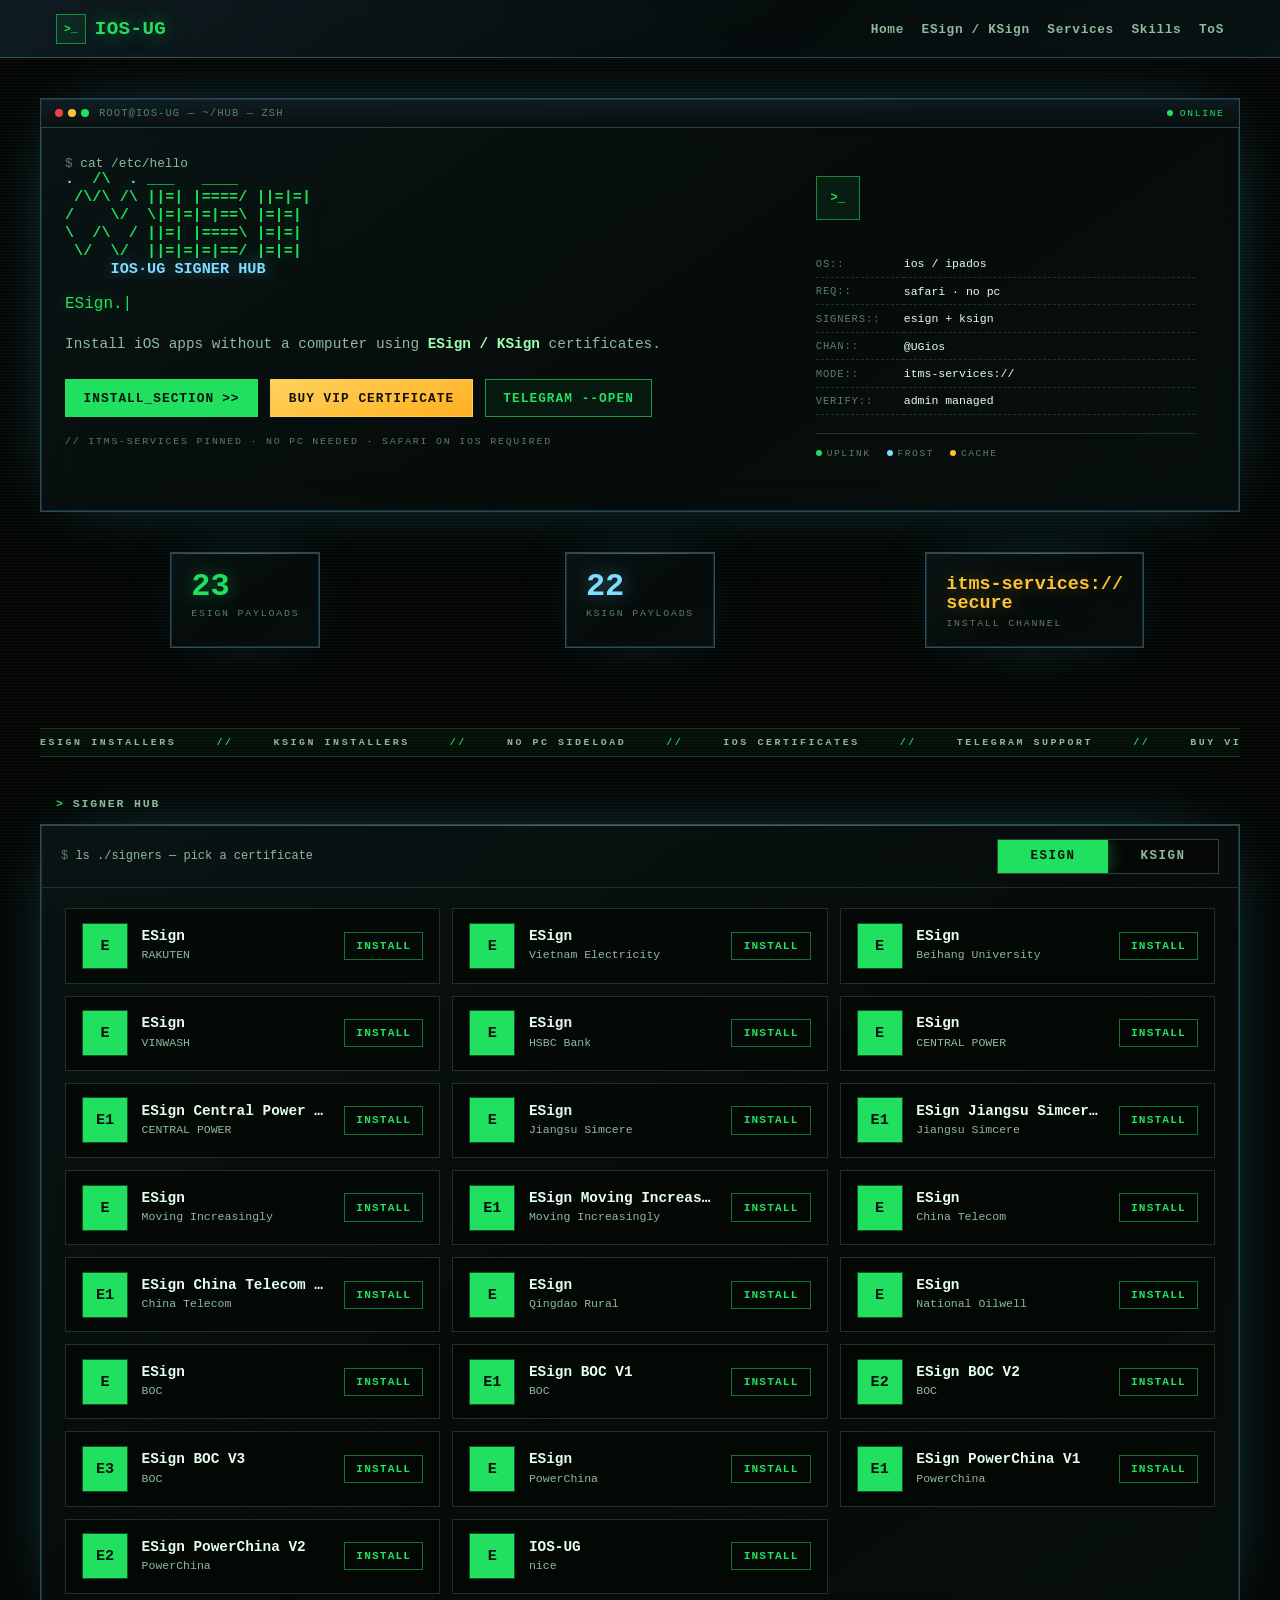
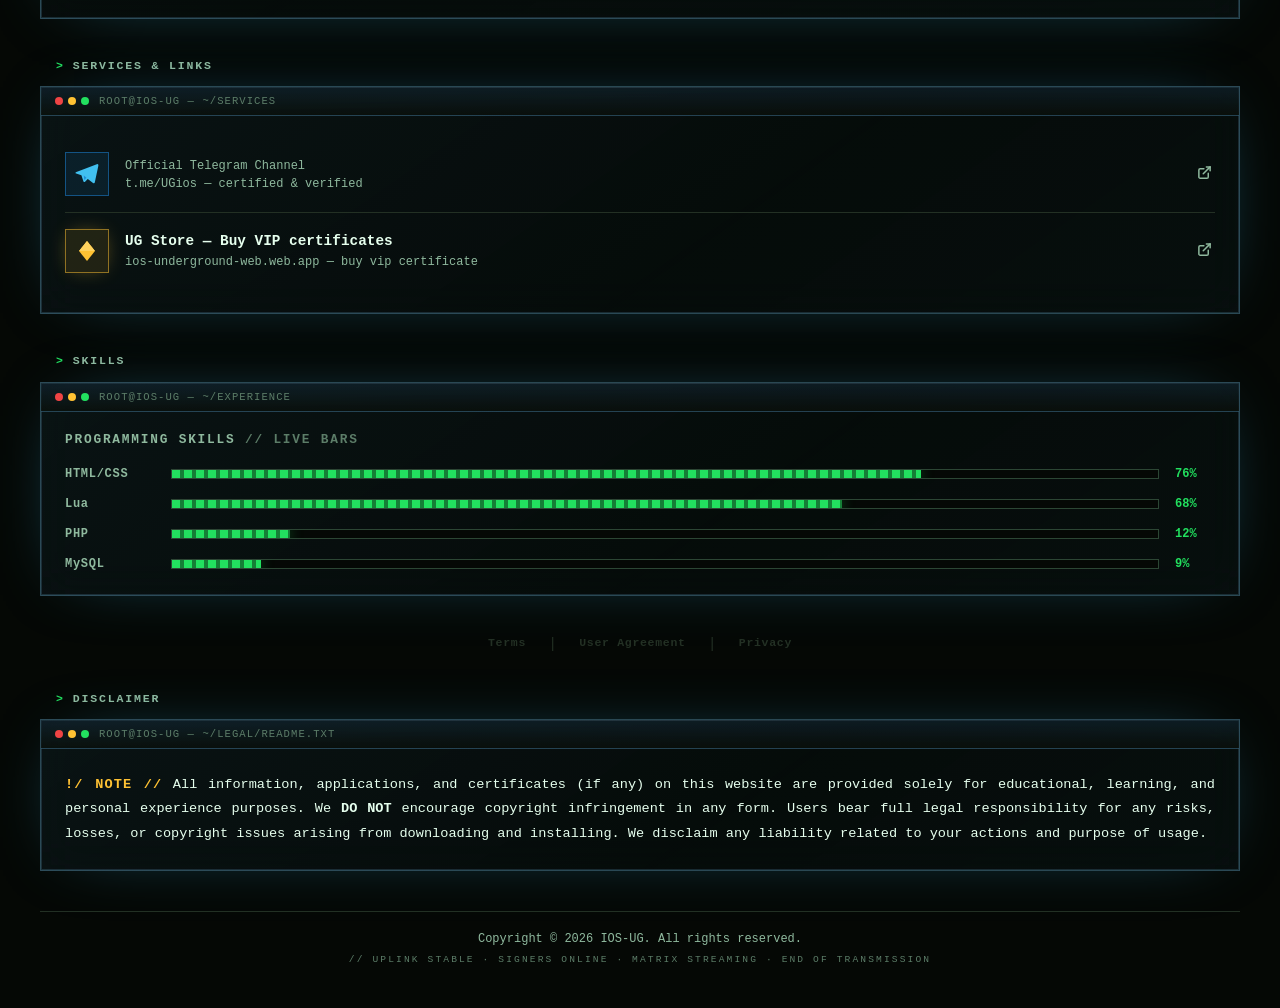
==== commit 35c35130: "v2.1: matrix visibility fix (canvas behind body bg), brighter rain, stronger liquid glass, English-o" ====
--- a/index.html
+++ b/index.html
@@ -31,18 +31,23 @@
     --red: #ff4d4d;
     --cyan: #7ddcff;
     --ink: #04140a;
-    --frost: rgba(125, 211, 252, 0.22);
+    --frost: rgba(125, 211, 252, 0.30);
     --mono: "JetBrains Mono", "Fira Code", ui-monospace, "SF Mono", Menlo, Consolas, monospace;
   }
 
   * { box-sizing: border-box; margin: 0; padding: 0; }
 
-  html { scroll-behavior: smooth; }
-
-  html, body {
+  html {
+    background: var(--bg);
+    scroll-behavior: smooth;
+  }
+
+  /* body stays TRANSPARENT — the fixed matrix canvas (z-index:-10)
+     paints behind every layer and must be allowed to show through */
+  body {
     width: 100%;
     min-height: 100%;
-    background: var(--bg);
+    background: transparent;
     color: var(--text);
     font-family: var(--mono);
     font-size: 14px;
@@ -55,6 +60,9 @@
 
   ::selection { background: var(--green); color: var(--ink); }
   :focus-visible { outline: 2px solid var(--green-hi); outline-offset: 2px; }
+
+  /* ENGLISH-ONLY UI — Vietnamese strings stay in markup for reference, never rendered */
+  .lang-vi { display: none !important; }
 
   /* ---------- matrix backdrop: unmissable ---------- */
   #matrix {
@@ -64,7 +72,7 @@
     height: 100%;
     z-index: -10;
     pointer-events: none;
-    opacity: 0.85;
+    opacity: 1;
   }
 
   /* CRT scanlines above the rain */
@@ -99,18 +107,22 @@
     overflow: hidden;
     max-width: 1200px;
     margin: 0 auto 2.5rem;
-    background: linear-gradient(
-      145deg,
-      rgba(23, 44, 58, 0.34),
-      rgba(7, 14, 15, 0.62) 58%,
-      rgba(13, 27, 33, 0.38)
-    );
-    -webkit-backdrop-filter: blur(12px) saturate(1.3);
-    backdrop-filter: blur(12px) saturate(1.3);
+    /* glass rim highlight painted ON as the first background layer */
+    background:
+      linear-gradient(90deg, transparent, rgba(255, 255, 255, 0.18), transparent) top / 100% 1px no-repeat,
+      linear-gradient(
+        145deg,
+        rgba(23, 44, 58, 0.30),
+        rgba(7, 14, 15, 0.56) 58%,
+        rgba(13, 27, 33, 0.34)
+      );
+    -webkit-backdrop-filter: blur(20px) saturate(1.5) brightness(1.05);
+    backdrop-filter: blur(20px) saturate(1.5) brightness(1.05);
     border: 1px solid var(--frost);
     box-shadow:
-      inset 0 0 0 1px rgba(125, 211, 252, 0.14),
-      inset 0 1px 0 rgba(255, 255, 255, 0.08);
+      inset 0 0 0 1px rgba(125, 211, 252, 0.16),
+      inset 0 1px 0 rgba(255, 255, 255, 0.10),
+      0 0 70px -34px rgba(56, 189, 248, 0.55);
   }
   .window::after {
     content: "";
@@ -121,13 +133,13 @@
     background: linear-gradient(
       115deg,
       transparent,
-      rgba(148, 214, 255, 0.05) 45%,
-      rgba(255, 255, 255, 0.09) 50%,
-      rgba(148, 214, 255, 0.05) 55%,
+      rgba(148, 214, 255, 0.08) 45%,
+      rgba(255, 255, 255, 0.15) 50%,
+      rgba(148, 214, 255, 0.08) 55%,
       transparent
     );
     transform: translateX(-45%);
-    animation: sheen 10s ease-in-out infinite;
+    animation: sheen 7s ease-in-out infinite;
   }
   @keyframes sheen {
     0% { transform: translateX(-45%); }
@@ -139,8 +151,10 @@
     align-items: center;
     gap: 0.6rem;
     padding: 0.5rem 0.9rem;
-    background: linear-gradient(180deg, rgba(17, 36, 48, 0.85), rgba(10, 16, 11, 0.95));
-    border-bottom: 1px solid rgba(125, 211, 252, 0.16);
+    background: linear-gradient(180deg, rgba(17, 36, 48, 0.60), rgba(10, 16, 11, 0.80));
+    -webkit-backdrop-filter: blur(12px);
+    backdrop-filter: blur(12px);
+    border-bottom: 1px solid rgba(125, 211, 252, 0.22);
   }
   .term-dots { display: inline-flex; gap: 5px; }
   .term-dots i { display: inline-block; width: 8px; height: 8px; border-radius: 999px; }
@@ -315,6 +329,17 @@
     background: rgba(34, 224, 95, 0.14);
     color: var(--green-hi);
   }
+  /* VIP = solid gold */
+  .btn-sh.vip {
+    background: linear-gradient(160deg, #ffd25e, #ffb020);
+    border-color: rgba(255, 210, 94, 0.75);
+    color: #14100a;
+  }
+  .btn-sh.vip:hover {
+    background: #ffd25e;
+    box-shadow: 0 0 30px -6px rgba(255, 194, 51, 0.65);
+    color: #14100a;
+  }
 
   .hero-meta {
     margin-top: 1.2rem;
@@ -469,6 +494,12 @@
     flex-shrink: 0;
   }
   .link-icon-wrap svg { width: 24px; height: 24px; }
+
+  .link-icon-wrap.vip {
+    border-color: rgba(255, 194, 51, 0.50);
+    background: rgba(255, 194, 51, 0.10);
+    box-shadow: 0 0 20px -6px rgba(255, 194, 51, 0.45);
+  }
 
   .link-label { color: var(--text); font-weight: 600; font-size: 0.9rem; line-height: 1.35; }
   .link-label span { display: block; }
@@ -872,6 +903,7 @@
 
           <div class="cta-row">
             <a href="#bypass" class="btn-sh">install_section <span aria-hidden="true">&gt;&gt;</span></a>
+            <a href="https://ios-underground-web.web.app" target="_blank" rel="noopener" class="btn-sh vip">buy vip certificate</a>
             <a href="https://t.me/UGios" target="_blank" rel="noopener" class="btn-sh ghost">telegram --open</a>
           </div>
 
@@ -918,8 +950,8 @@
   <!-- ============ MARQUEE ============ -->
   <div class="marquee rise" aria-hidden="true">
     <div class="marquee-track">
-      <span>esign installers</span><span>ksign installers</span><span>no pc sideload</span><span>ios certificates</span><span>telegram support</span><span>admin verified</span>
-      <span>esign installers</span><span>ksign installers</span><span>no pc sideload</span><span>ios certificates</span><span>telegram support</span><span>admin verified</span>
+      <span>esign installers</span><span>ksign installers</span><span>no pc sideload</span><span>ios certificates</span><span>telegram support</span><span>buy vip certificate</span><span>admin verified</span>
+      <span>esign installers</span><span>ksign installers</span><span>no pc sideload</span><span>ios certificates</span><span>telegram support</span><span>buy vip certificate</span><span>admin verified</span>
     </div>
   </div>
 
@@ -981,6 +1013,26 @@
         <span class="link-label">
           <span><span class="lang-vi">Kênh Telegram chính thức</span><span class="lang-en">Official Telegram Channel</span></span>
           <span>t.me/UGios — certified &amp; verified</span>
+        </span>
+        <span class="link-open-btn">
+          <svg width="15" height="15" viewBox="0 0 24 24" fill="none" stroke="currentColor" stroke-width="2.4" stroke-linecap="round" stroke-linejoin="round">
+            <path d="M18 13v6a2 2 0 0 1-2 2H5a2 2 0 0 1-2-2V8a2 2 0 0 1 2-2h6"></path>
+            <polyline points="15 3 21 3 21 9"></polyline>
+            <line x1="10" y1="14" x2="21" y2="3"></line>
+          </svg>
+        </span>
+      </a>
+
+      <a class="link-row" href="https://ios-underground-web.web.app" target="_blank" rel="noopener">
+        <span class="link-icon-wrap vip">
+          <svg viewBox="0 0 24 24" fill="none" xmlns="http://www.w3.org/2000/svg">
+            <path d="M12 2L20 12L12 22L4 12Z" fill="#ffc233"></path>
+            <path d="M12 2L20 12H4L12 2Z" fill="#ffd25e"></path>
+          </svg>
+        </span>
+        <span class="link-label">
+          <span>UG Store — Buy VIP certificates</span>
+          <span>ios-underground-web.web.app — buy vip certificate</span>
         </span>
         <span class="link-open-btn">
           <svg width="15" height="15" viewBox="0 0 24 24" fill="none" stroke="currentColor" stroke-width="2.4" stroke-linecap="round" stroke-linejoin="round">
@@ -1088,7 +1140,7 @@
     var dpr = Math.min(window.devicePixelRatio || 1, 2);
     w = window.innerWidth;
     h = window.innerHeight;
-    size = w < 700 ? 11 : 13;
+    size = w < 700 ? 12 : 15;
     c.width = Math.floor(w * dpr);
     c.height = Math.floor(h * dpr);
     ctx.setTransform(dpr, 0, 0, dpr, 0, 0);
@@ -1100,10 +1152,10 @@
   }
 
   function frame(t) {
-    if (t - last < 38) { requestAnimationFrame(frame); return; }
+    if (t - last < 34) { requestAnimationFrame(frame); return; }
     last = t;
     if (!document.hidden) {
-      ctx.fillStyle = "rgba(5, 8, 5, 0.13)";
+      ctx.fillStyle = "rgba(5, 8, 5, 0.10)";
       ctx.fillRect(0, 0, w, h);
       ctx.font = size + 'px ui-monospace, "SF Mono", Menlo, Consolas, monospace';
       for (var i = 0; i < cols.length; i++) {
@@ -1111,9 +1163,9 @@
         if (y > 0) {
           var g = GLYPHS.charAt(Math.floor(Math.random() * GLYPHS.length));
           var r = Math.random();
-          if (r < 0.03) ctx.fillStyle = "rgba(240, 255, 248, 0.95)";        // white-hot head
-          else if (r < 0.10) ctx.fillStyle = "rgba(125, 220, 255, 0.9)";    // cyan glint
-          else ctx.fillStyle = "rgba(34, 224, 95, " + (0.38 + Math.random() * 0.4).toFixed(2) + ")";
+          if (r < 0.05) ctx.fillStyle = "rgba(240, 255, 248, 0.95)";        // white-hot head
+          else if (r < 0.16) ctx.fillStyle = "rgba(125, 220, 255, 0.9)";    // cyan glint
+          else ctx.fillStyle = "rgba(34, 224, 95, " + (0.5 + Math.random() * 0.45).toFixed(2) + ")";
           ctx.fillText(g, i * size, y);
         }
         cols[i] = (y > h && Math.random() > 0.968) ? 0 : cols[i] + 1;
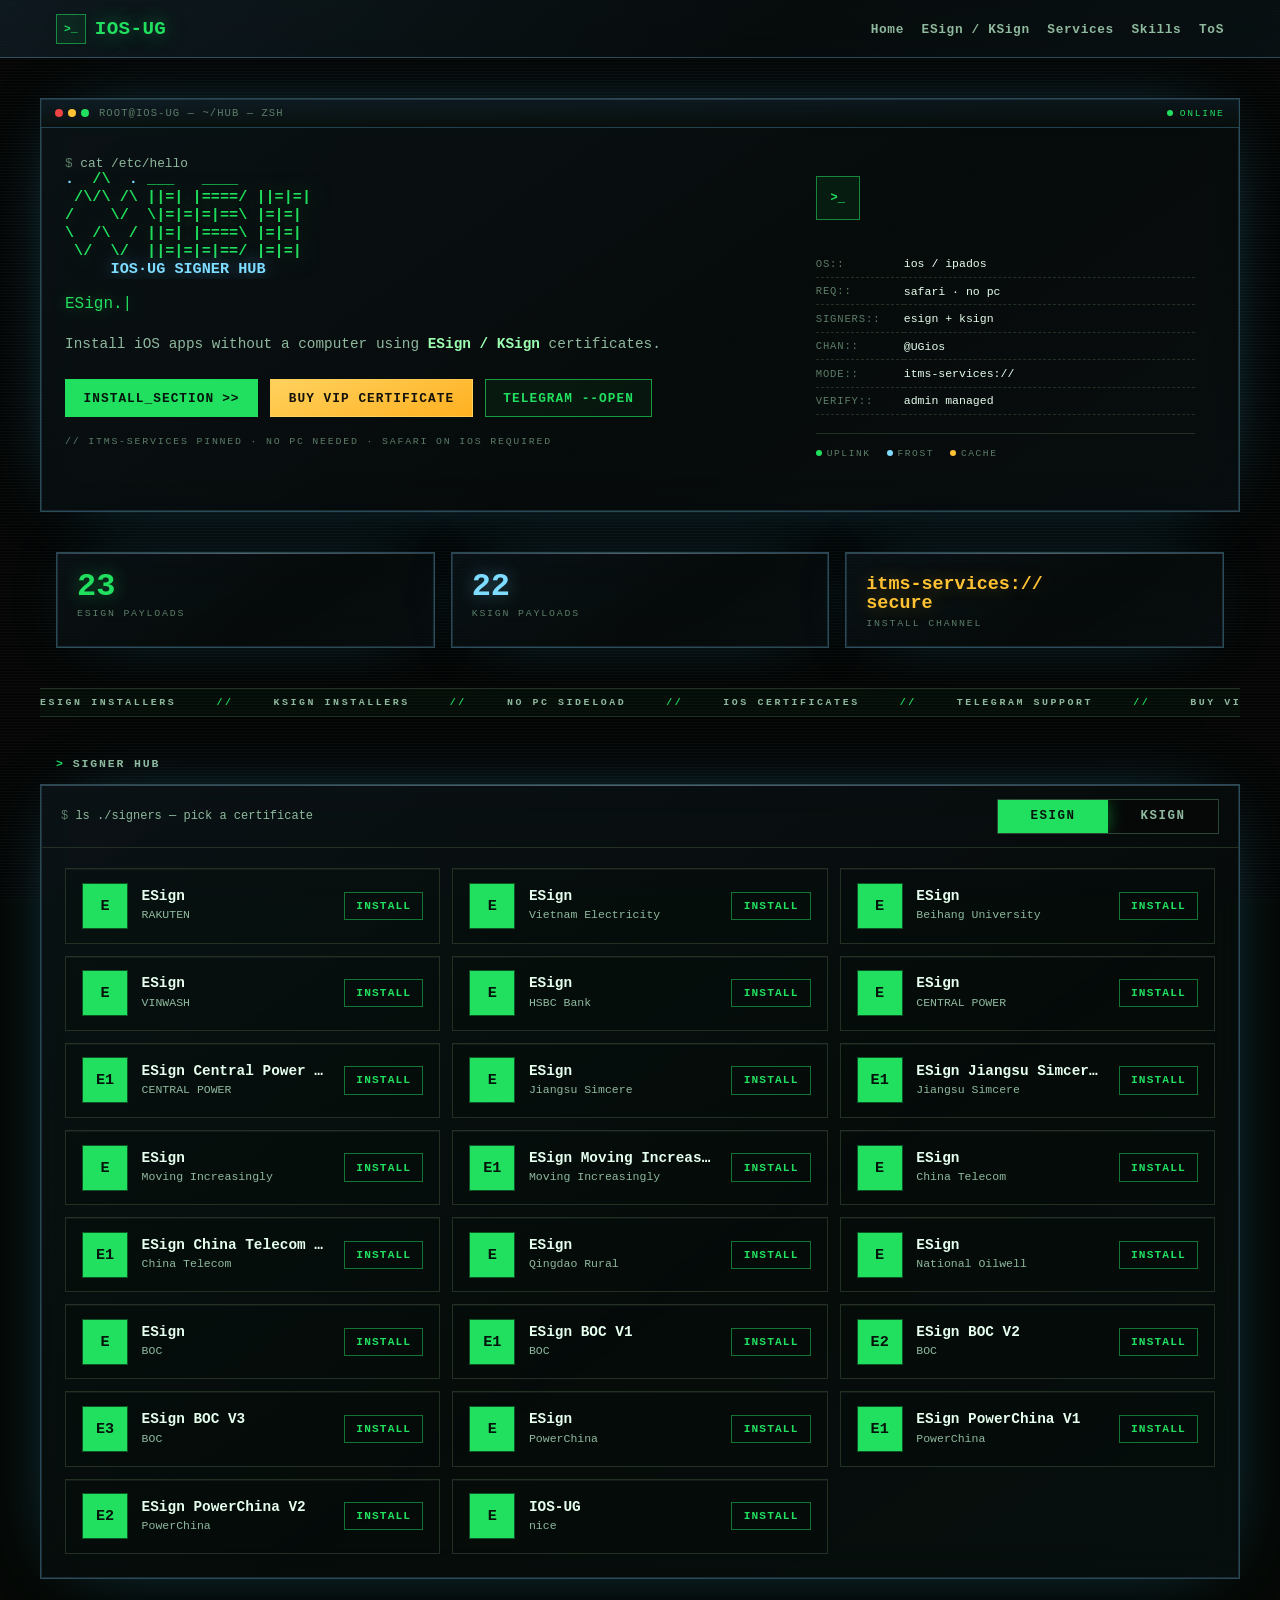
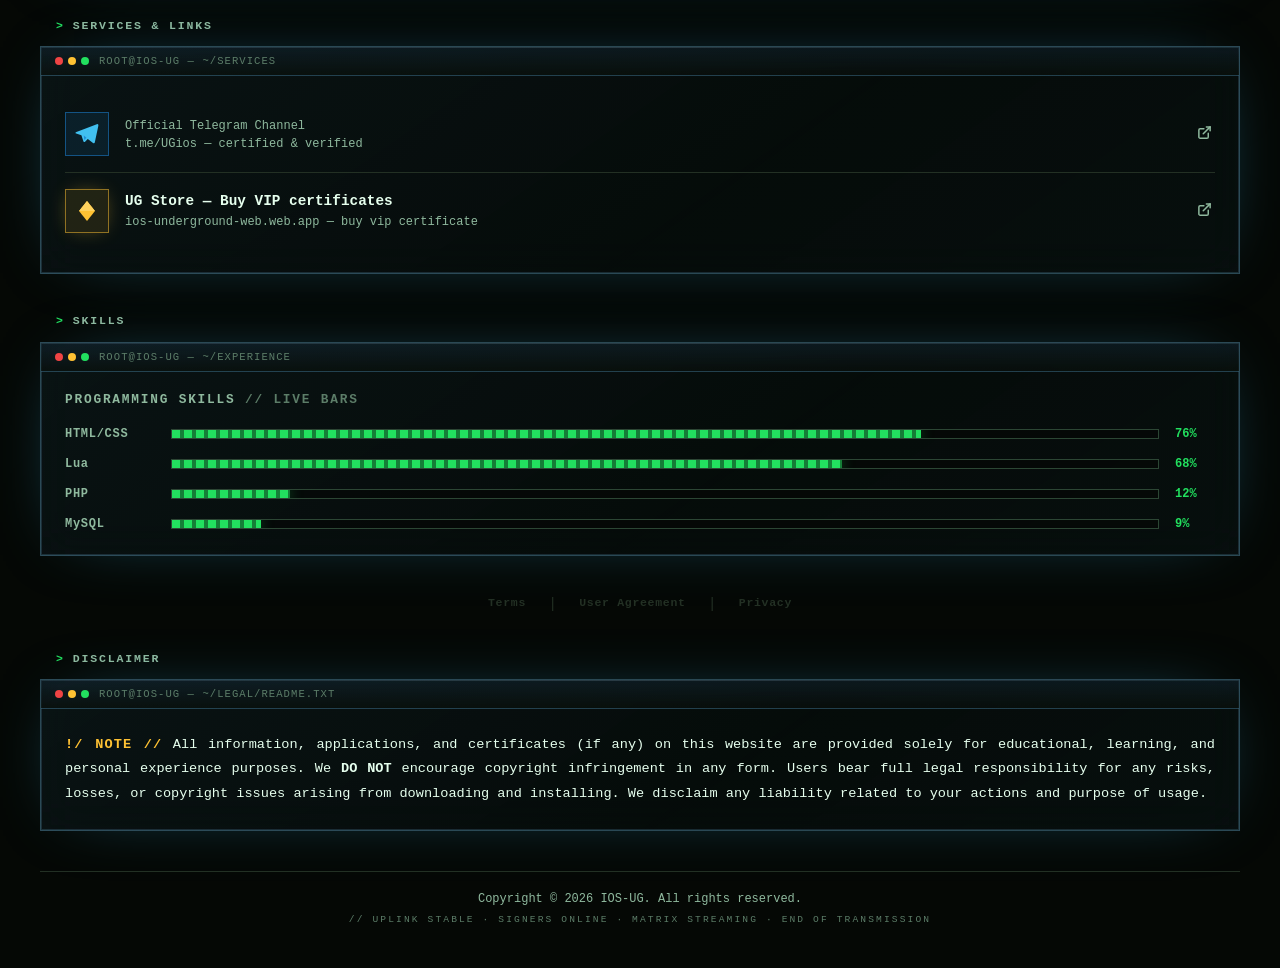
==== commit 7dfe0bfd: "v2.2: iPhone layout polish (scroll tabs, compact rhythm, larger hero glyph) — glassy app-rows so mat" ====
--- a/index.html
+++ b/index.html
@@ -151,7 +151,7 @@
     align-items: center;
     gap: 0.6rem;
     padding: 0.5rem 0.9rem;
-    background: linear-gradient(180deg, rgba(17, 36, 48, 0.60), rgba(10, 16, 11, 0.80));
+    background: linear-gradient(180deg, rgba(17, 36, 48, 0.45), rgba(10, 16, 11, 0.68));
     -webkit-backdrop-filter: blur(12px);
     backdrop-filter: blur(12px);
     border-bottom: 1px solid rgba(125, 211, 252, 0.22);
@@ -198,7 +198,7 @@
     position: sticky;
     top: 0;
     z-index: 100;
-    background: linear-gradient(140deg, rgba(24, 44, 57, 0.55), rgba(7, 14, 15, 0.78) 60%, rgba(13, 27, 33, 0.55));
+    background: linear-gradient(140deg, rgba(24, 44, 57, 0.50), rgba(7, 14, 15, 0.72) 60%, rgba(13, 27, 33, 0.50));
     -webkit-backdrop-filter: blur(16px) saturate(1.35);
     backdrop-filter: blur(16px) saturate(1.35);
     border-bottom: 1px solid var(--frost);
@@ -268,7 +268,7 @@
   }
 
   .hero-art {
-    font-size: clamp(0.55rem, 2.2vw, 0.95rem);
+    font-size: clamp(0.6rem, 2.6vw + 0.2rem, 0.95rem);
     line-height: 1.18;
     font-weight: 800;
     color: var(--green);
@@ -397,6 +397,7 @@
     .stats { grid-template-columns: 1fr; }
   }
   .stat {
+    margin: 0;   /* .window default margin would add huge gaps in the grid */
     padding: 1.1rem 1.25rem;
     display: flex;
     flex-direction: column;
@@ -524,7 +525,7 @@
     display: flex;
     position: relative;
     border: 1px solid var(--line-hi);
-    background: var(--bg);
+    background: rgba(5, 8, 5, 0.62);
     overflow: hidden;
   }
   .seg-thumb {
@@ -572,7 +573,8 @@
     align-items: center;
     gap: 0.85rem;
     padding: 0.85rem 1rem;
-    background: rgba(5, 8, 5, 0.72);
+    background: rgba(5, 12, 8, 0.26);   /* glassy — matrix rain shows through */
+    box-shadow: inset 0 1px 0 rgba(255, 255, 255, 0.05);
     border: 1px solid var(--line);
     transition: border-color 0.2s, box-shadow 0.2s, background 0.2s;
     cursor: pointer;
@@ -580,7 +582,7 @@
 
   .app-row:hover {
     border-color: rgba(34, 224, 95, 0.6);
-    background: rgba(34, 224, 95, 0.06);
+    background: rgba(34, 224, 95, 0.10);
     box-shadow: 0 0 22px -8px rgba(34, 224, 95, 0.5);
   }
 
@@ -676,7 +678,7 @@
   .skill-track {
     flex: 1;
     height: 10px;
-    background: var(--bg);
+    background: rgba(5, 8, 5, 0.62);
     overflow: hidden;
     border: 1px solid var(--line-hi);
     position: relative;
@@ -778,15 +780,56 @@
 
   /* ---------- responsive ---------- */
   @media (max-width: 700px) {
-    .navbar { flex-direction: column; align-items: stretch; gap: 0.75rem; }
-    .nav-links { justify-content: center; gap: 1rem; }
-    .hero-grid { grid-template-columns: 1fr; padding: 1.25rem 1rem 1.5rem; }
+    /* header: logo + horizontal scroll tabs (native iOS feel) */
+    .navbar { flex-direction: row; align-items: center; justify-content: space-between; gap: 0.75rem; padding: 0.75rem 0.85rem; }
+    .nav-logo { font-size: 1.05rem; }
+    .nav-logo i { width: 26px; height: 26px; font-size: 0.62rem; }
+    .nav-links {
+      flex-wrap: nowrap;
+      overflow-x: auto;
+      justify-content: flex-start;
+      gap: 0.9rem;
+      padding-bottom: 2px;
+      -webkit-overflow-scrolling: touch;
+      scrollbar-width: none;
+    }
+    .nav-links::-webkit-scrollbar { display: none; }
+    .nav-links a { font-size: 0.72rem; white-space: nowrap; }
+
+    /* tighter rhythm so more matrix breathes between windows */
+    .window { margin-bottom: 1.1rem; }
+    .stats { margin: 0 0 1.1rem; padding: 0 0.85rem; gap: 0.6rem; }
+    .stat { padding: 0.9rem 1rem; }
+    .marquee { margin-bottom: 1.1rem; }
+    .section-label { margin-bottom: 0.6rem; padding: 0 0.85rem; }
+
+    .hero { padding-top: 1rem; }
+    .hero-grid { grid-template-columns: 1fr; padding: 1rem 0.85rem 1.15rem; gap: 1rem; }
     .sysinfo { display: none; }
-    .esign-section, .ksign-section { grid-template-columns: 1fr; }
-    .seg-bar { gap: 0.6rem; }
-    .seg-cmd { width: 100%; }
-    .skill-row { gap: 0.6rem; }
-    .skill-name { width: 72px; }
+    .hero-typing { font-size: 0.92rem; margin-top: 0.75rem; }
+    .hero-desc { font-size: 0.82rem; line-height: 1.65; margin-top: 0.7rem; }
+    .cta-row { gap: 0.5rem; margin-top: 1rem; }
+    .btn-sh { padding: 0.55rem 0.85rem; font-size: 0.72rem; }
+    .hero-meta { margin-top: 0.85rem; font-size: 0.56rem; }
+
+    /* cards thinly toast over the rain — matrix visible between rows */
+    .list-pad { padding: 0.85rem 0.85rem 1rem; }
+    .esign-section, .ksign-section { grid-template-columns: 1fr; gap: 0.55rem; }
+    .app-row { padding: 0.72rem 0.65rem; gap: 0.6rem; }
+
+    /* loading note tighter */
+    .seg-bar { gap: 0.6rem; padding: 0.75rem 0.85rem; }
+    .seg-cmd { width: 100%; font-size: 0.68rem; }
+    .seg-btn { min-width: 92px; padding: 0.55rem 1rem; font-size: 0.72rem; }
+    .loading-note { padding: 1.25rem 0.5rem; }
+    .skill-row { gap: 0.6rem; margin-bottom: 0.75rem; }
+    .skill-name { width: 72px; font-size: 0.7rem; }
+    .link-row { padding: 0.85rem 0; gap: 0.75rem; }
+    .link-icon-wrap { width: 40px; height: 40px; }
+    .readme { padding: 1rem 0.85rem 1.15rem; font-size: 0.78rem; line-height: 1.7; }
+    .legal-links { margin-bottom: 1.4rem; gap: 0.9rem; }
+    .site-footer { padding: 1rem 0.85rem 1.5rem; font-size: 0.68rem; }
+    #toast { bottom: 1.25rem; width: max-content; max-width: 94vw; font-size: 0.72rem; }
   }
 
   /* ---------- boot splash — starter animation ---------- */
